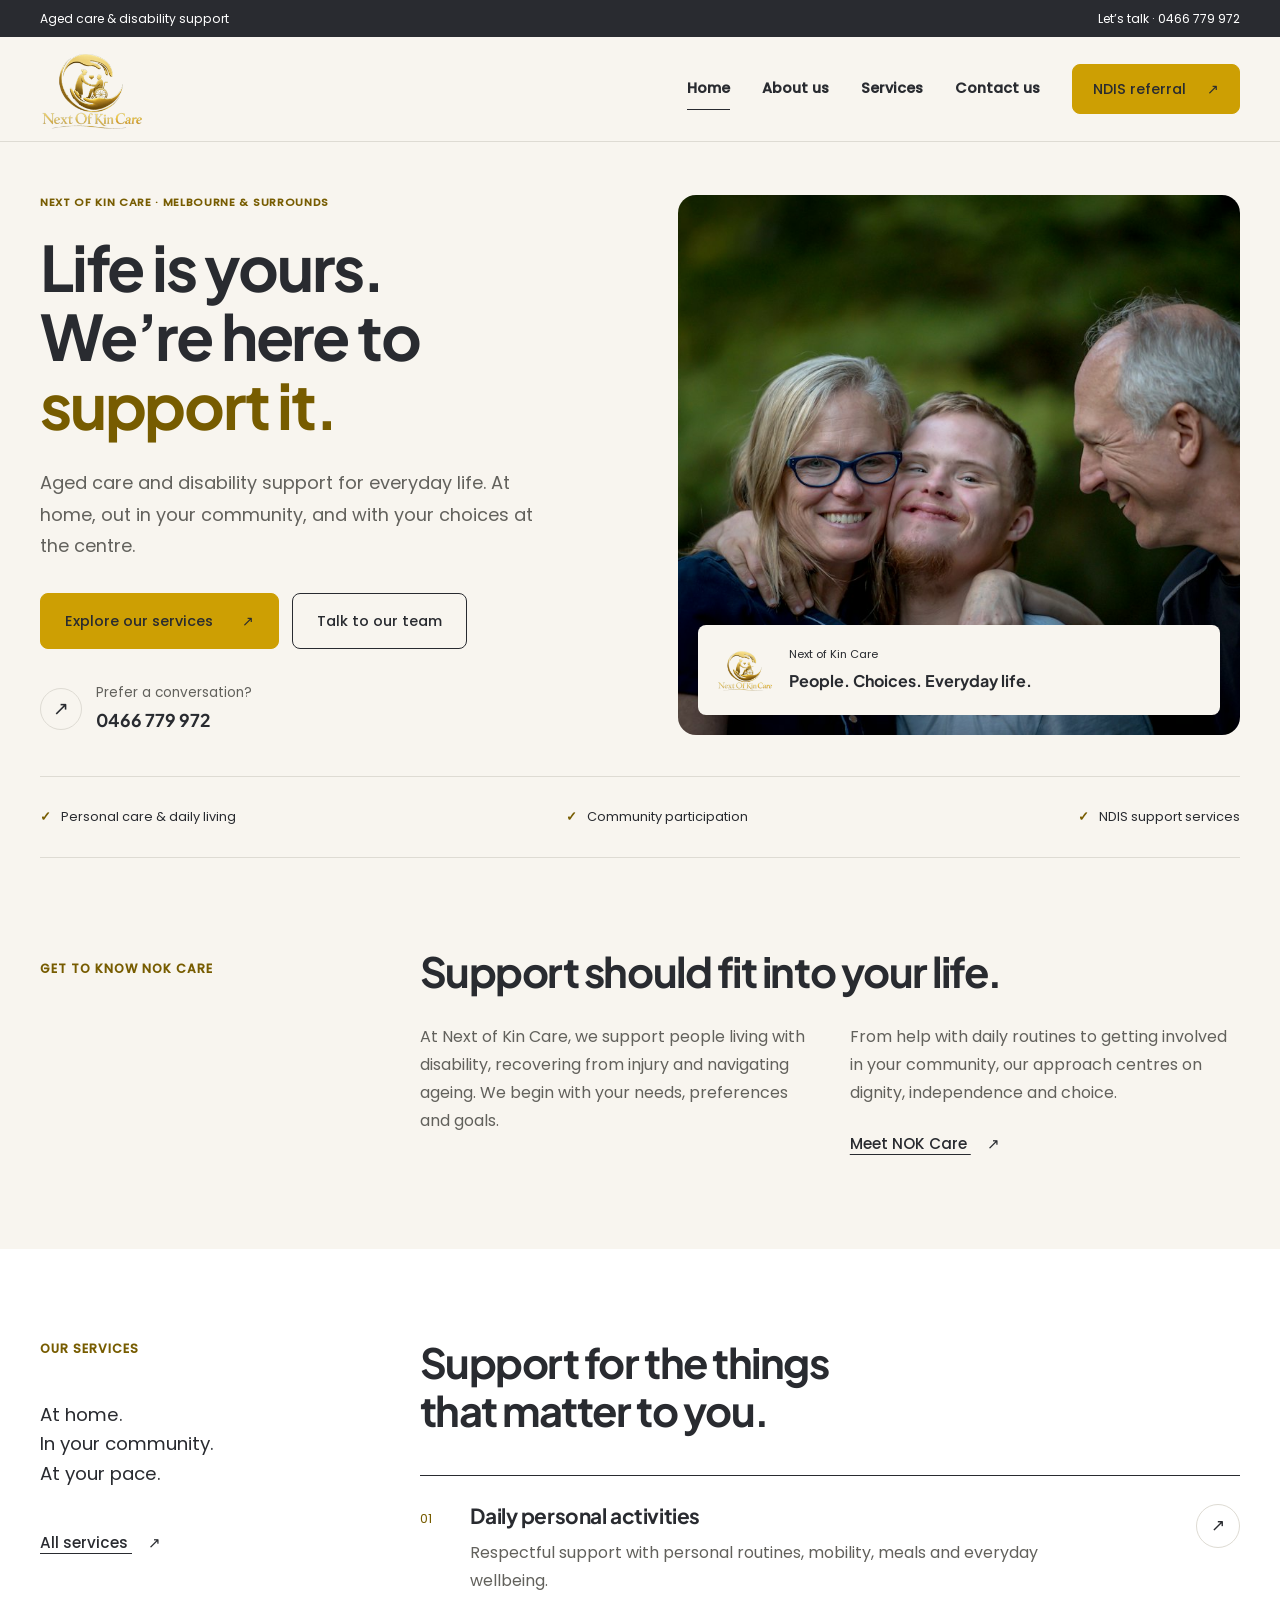
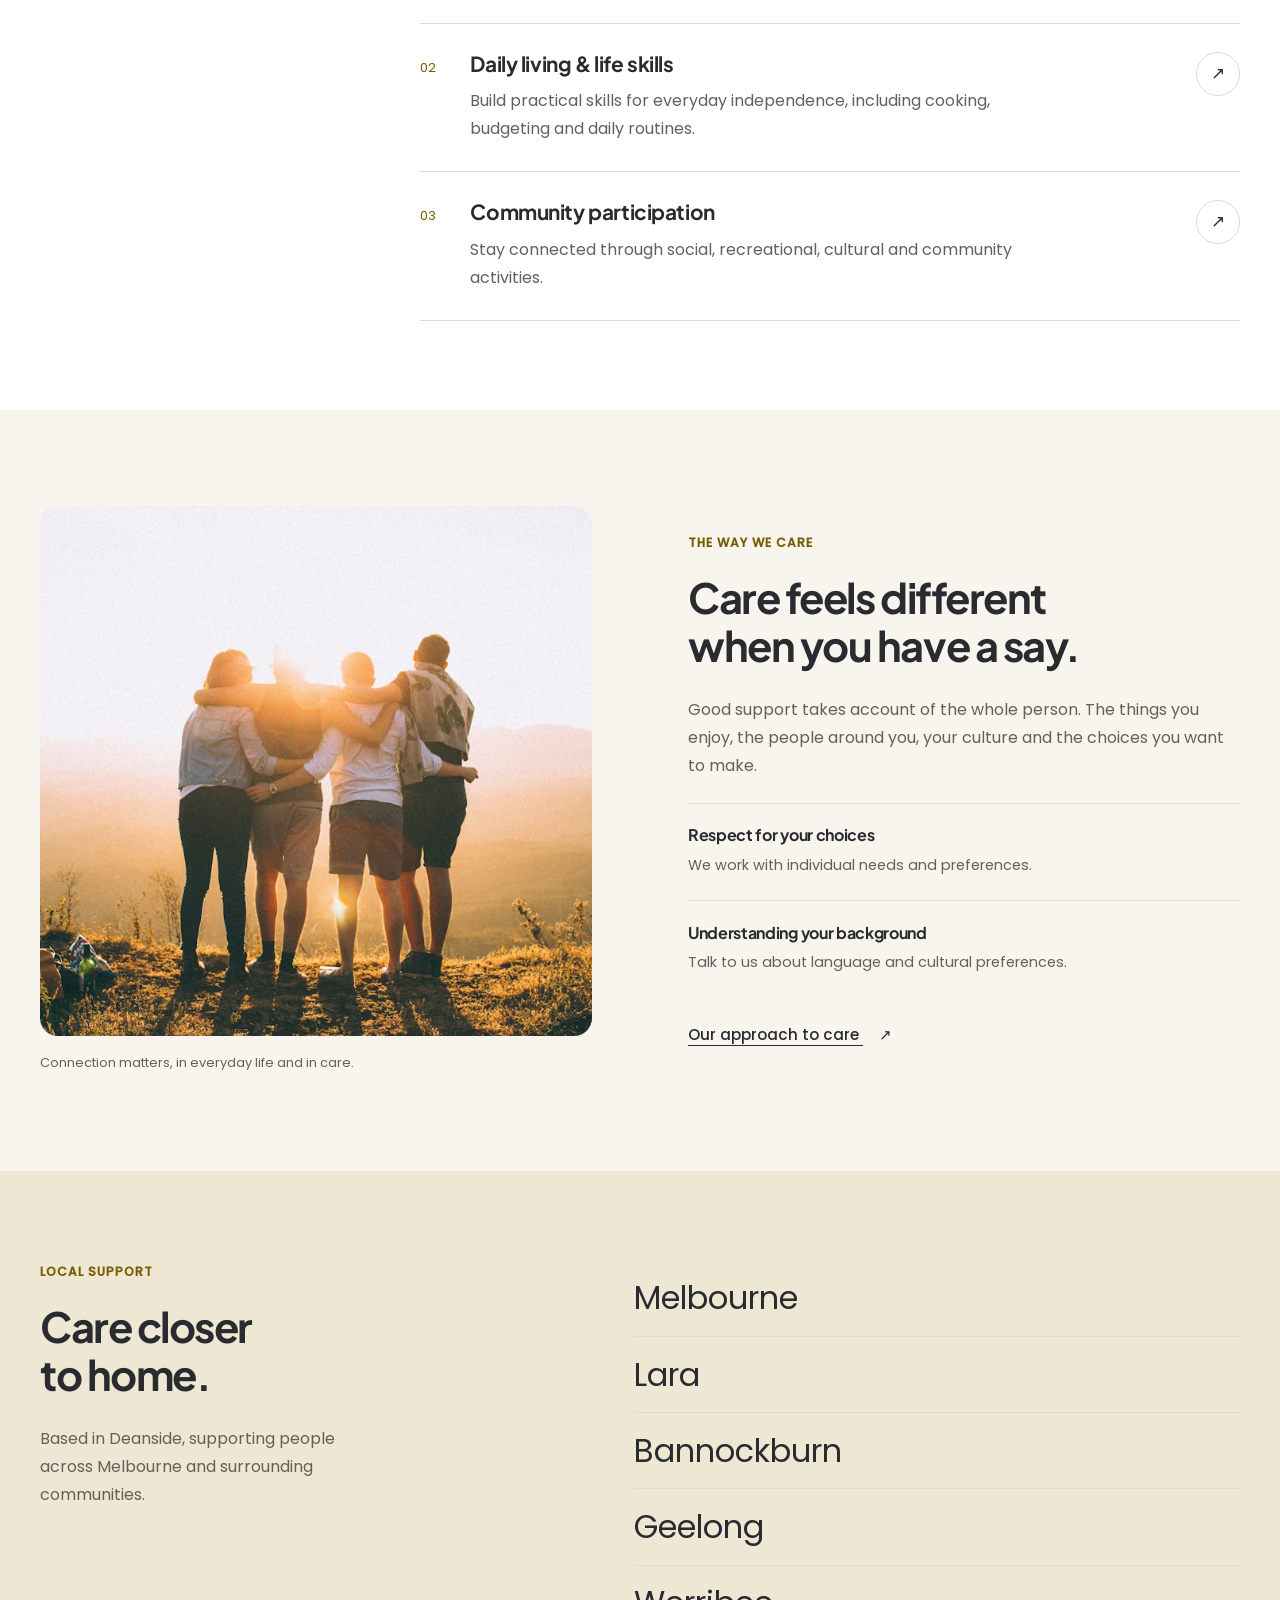
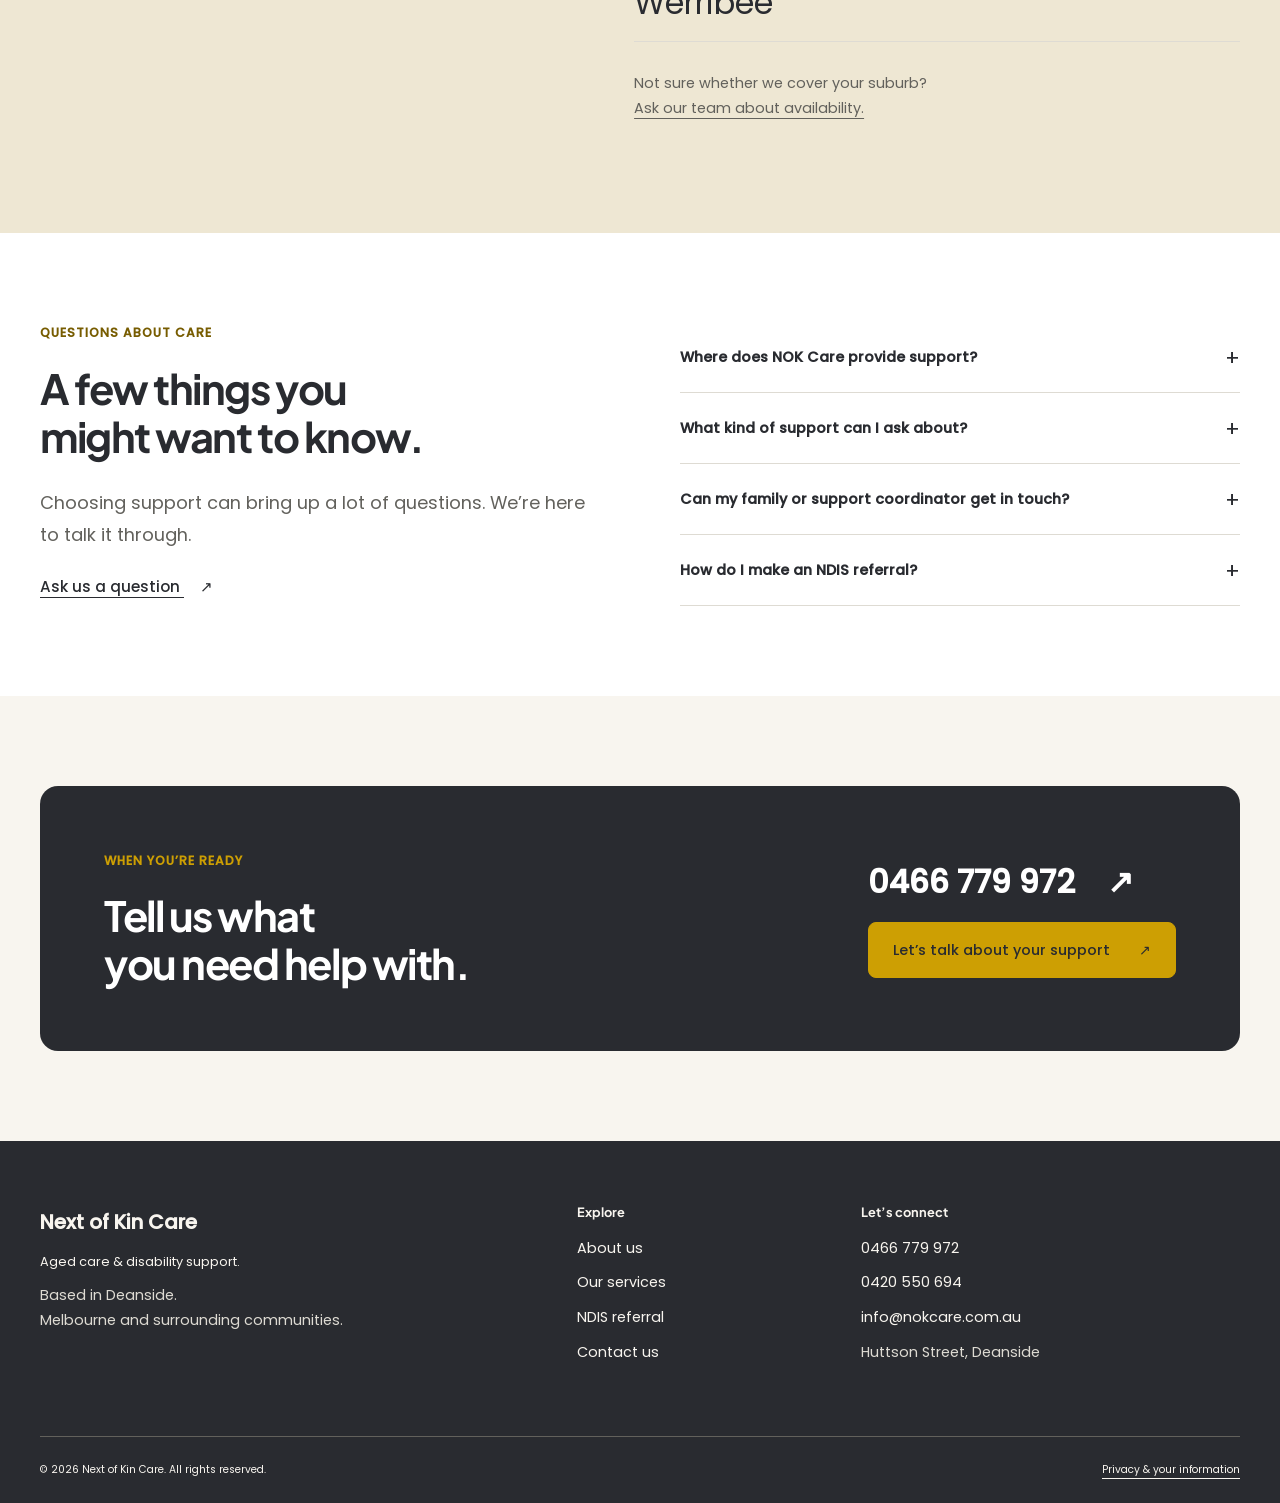
==== index.html @ 6e374ea5 "Fix handover QA findings and add cross-browser accessibility evidence" ====
<!doctype html>
<html lang="en-AU"><head><meta charset="utf-8"><meta name="viewport" content="width=device-width, initial-scale=1"><title>Next of Kin Care | Aged Care &amp; Disability Support</title><meta name="description" content="Explore personalised aged care and disability support with NOK Care in Melbourne, Lara, Bannockburn, Geelong and Werribee."><meta name="theme-color" content="#F8F5EF"><meta property="og:title" content="Next of Kin Care | Aged Care &amp; Disability Support"><meta property="og:description" content="Explore personalised aged care and disability support with NOK Care in Melbourne, Lara, Bannockburn, Geelong and Werribee."><meta property="og:type" content="website"><link rel="icon" href="assets/icons/favicon.svg" type="image/svg+xml"><link rel="stylesheet" href="css/brand.css"><link rel="stylesheet" href="css/global.css"><link rel="stylesheet" href="css/components.css"><link rel="stylesheet" href="css/layout.css"><link rel="stylesheet" href="css/responsive.css"><script type="module" src="js/main.js"></script></head><body class="page-index"><a class="skip-link" href="#main">Skip to content</a>
<header class="site-header"><div class="utility"><div class="container"><span>Aged care & disability support</span><a href="tel:0466779972">Let’s talk · 0466 779 972</a></div></div>
<div class="container header-inner"><a class="brand" href="index.html" aria-label="Next of Kin Care home"><img src="assets/images/nok-care-logo.png" alt="Next of Kin Care" width="375" height="286"></a><button type="button" class="menu-toggle" aria-expanded="false" aria-controls="main-nav" hidden>Menu <span aria-hidden="true">☰</span></button><nav id="main-nav" aria-label="Main navigation"><a href="index.html" aria-current="page">Home</a><a href="about.html">About us</a><a href="services.html">Services</a><a href="contact.html">Contact us</a><a class="button button-small" href="referral.html">NDIS referral <span aria-hidden="true">↗</span></a></nav></div></header>
<main id="main" tabindex="-1"><section class="home-opening"><div class="container opening-grid"><div class="opening-copy"><span class="eyebrow">Next of Kin Care · Melbourne & surrounds</span><h1>Life is yours.<br>We’re here to<br><span>support it.</span></h1><p class="opening-description">Aged care and disability support for everyday life. At home, out in your community, and with your choices at the centre.</p><div class="actions"><a class="button" href="services.html">Explore our services <span aria-hidden="true">↗</span></a><a class="button button-secondary" href="contact.html">Talk to our team</a></div><a class="opening-phone" href="tel:0466779972"><span class="phone-symbol" aria-hidden="true">↗</span><span>Prefer a conversation?<strong>0466 779 972</strong></span></a></div><figure class="opening-photo"><img src="assets/images/community-care.jpg" alt="Three people sharing a moment together outdoors" width="1100" height="751" fetchpriority="high"><figcaption><img class="photo-caption-logo" src="assets/images/nok-care-logo.png" alt="" width="375" height="286"><span>Next of Kin Care<strong>People. Choices. Everyday life.</strong></span></figcaption></figure></div><div class="container opening-footnote"><span>Personal care & daily living</span><span>Community participation</span><span>NDIS support services</span></div></section>
<section class="section home-introduction"><div class="container editorial-row"><span class="eyebrow">Get to know NOK Care</span><div><h2>Support should fit into your life.</h2><div class="editorial-columns"><p>At Next of Kin Care, we support people living with disability, recovering from injury and navigating ageing. We begin with your needs, preferences and goals.</p><div><p>From help with daily routines to getting involved in your community, our approach centres on dignity, independence and choice.</p><a class="text-link" href="about.html">Meet NOK Care <span aria-hidden="true">↗</span></a></div></div></div></div></section>
<section class="section home-services"><div class="container editorial-row"><div><span class="eyebrow">Our services</span><p class="margin-note">At home.<br>In your community.<br>At your pace.</p><a class="text-link" href="services.html">All services <span aria-hidden="true">↗</span></a></div><div><h2>Support for the things<br>that matter to you.</h2><div class="service-grid"><article class="service-card" id="personal-care"><span class="number" aria-hidden="true">01</span><div class="service-copy"><h3>Daily personal activities</h3><p>Respectful support with personal routines, mobility, meals and everyday wellbeing.</p></div><a href="services.html#personal-care" aria-label="Read about this service: Daily personal activities"><span class="service-link-label">Read about this service</span><span aria-hidden="true">↗</span></a></article><article class="service-card" id="daily-living"><span class="number" aria-hidden="true">02</span><div class="service-copy"><h3>Daily living &amp; life skills</h3><p>Build practical skills for everyday independence, including cooking, budgeting and daily routines.</p></div><a href="services.html#daily-living" aria-label="Read about this service: Daily living &amp; life skills"><span class="service-link-label">Read about this service</span><span aria-hidden="true">↗</span></a></article><article class="service-card" id="community"><span class="number" aria-hidden="true">03</span><div class="service-copy"><h3>Community participation</h3><p>Stay connected through social, recreational, cultural and community activities.</p></div><a href="services.html#community" aria-label="Read about this service: Community participation"><span class="service-link-label">Read about this service</span><span aria-hidden="true">↗</span></a></article></div></div></div></section>
<section class="section care-perspective"><div class="container perspective-grid"><figure><img src="assets/images/family-connection.jpg" alt="Four friends standing close together outdoors at sunset" width="1000" height="667" loading="lazy"><figcaption>Connection matters, in everyday life and in care.</figcaption></figure><div class="perspective-copy"><span class="eyebrow">The way we care</span><h2>Care feels different<br>when you have a say.</h2><p>Good support takes account of the whole person. The things you enjoy, the people around you, your culture and the choices you want to make.</p><div class="value"><h3>Respect for your choices</h3><p>We work with individual needs and preferences.</p></div><div class="value"><h3>Understanding your background</h3><p>Talk to us about language and cultural preferences.</p></div><a class="text-link" href="about.html">Our approach to care <span aria-hidden="true">↗</span></a></div></div></section>
<section class="section local-section"><div class="container local-grid"><div><span class="eyebrow">Local support</span><h2>Care closer<br>to home.</h2><p>Based in Deanside, supporting people across Melbourne and surrounding communities.</p></div><div class="local-areas"><div class="pills"><span class="pill">Melbourne</span><span class="pill">Lara</span><span class="pill">Bannockburn</span><span class="pill">Geelong</span><span class="pill">Werribee</span></div><p>Not sure whether we cover your suburb?<br><a href="contact.html">Ask our team about availability.</a></p></div></div></section>
<section class="section white"><div class="container split"><div><span class="eyebrow">Questions about care</span><h2>A few things you<br>might want to know.</h2><p class="lead">Choosing support can bring up a lot of questions. We’re here to talk it through.</p><a class="text-link" href="contact.html">Ask us a question <span aria-hidden="true">↗</span></a></div><div class="faq"><details><summary>Where does NOK Care provide support?</summary><p>Our listed service areas are Melbourne, Lara, Bannockburn, Geelong and Werribee. Contact us to discuss availability in your suburb.</p></details><details><summary>What kind of support can I ask about?</summary><p>Explore daily living, personal activities, household help, transport, community participation and NDIS services on our services page. Our team can discuss your individual needs and current availability.</p></details><details><summary>Can my family or support coordinator get in touch?</summary><p>You, a family member or a support coordinator can contact NOK Care to discuss the next steps. Please call before sharing any personal referral documents.</p></details><details><summary>How do I make an NDIS referral?</summary><p>Visit our referral page and call the team to discuss a secure way to proceed. Online referral collection is not yet available on this website.</p></details></div></div></section><section class="section"><div class="container cta"><div><span class="eyebrow">When you’re ready</span><h2>Tell us what<br>you need help with.</h2></div><div><a class="cta-phone" href="tel:0466779972">0466 779 972 <span aria-hidden="true">↗</span></a><a class="button" href="contact.html">Let’s talk about your support <span aria-hidden="true">↗</span></a></div></div></section></main><footer class="site-footer"><div class="container footer-grid"><div><a class="footer-brand" href="index.html">Next of Kin Care<span>Aged care & disability support.</span></a><p>Based in Deanside.<br>Melbourne and surrounding communities.</p></div><div><h2>Explore</h2><a href="about.html">About us</a><a href="services.html">Our services</a><a href="referral.html">NDIS referral</a><a href="contact.html">Contact us</a></div><div><h2>Let’s connect</h2><a href="tel:0466779972">0466 779 972</a><a href="tel:0420550694">0420 550 694</a><a href="mailto:info@nokcare.com.au">info@nokcare.com.au</a><p>Huttson Street, Deanside</p></div></div><div class="container footer-bottom"><span>© 2026 Next of Kin Care. All rights reserved.</span><a href="contact.html#privacy">Privacy & your information</a></div></footer>
</body></html>
---- css/brand.css ----
@font-face {
  font-family: 'Plus Jakarta Sans';
  src: url('../assets/fonts/jakarta-bold.ttf') format('truetype');
  font-weight: 700;
  font-style: normal;
  font-display: swap;
}
@font-face {
  font-family: 'Plus Jakarta Sans';
  src: url('../assets/fonts/jakarta-semibold.ttf') format('truetype');
  font-weight: 600;
  font-style: normal;
  font-display: swap;
}
@font-face {
  font-family: Poppins;
  src: url('../assets/fonts/poppins-regular.ttf') format('truetype');
  font-weight: 400;
  font-style: normal;
  font-display: swap;
}
@font-face {
  font-family: Poppins;
  src: url('../assets/fonts/poppins-medium.ttf') format('truetype');
  font-weight: 500;
  font-style: normal;
  font-display: swap;
}
:root {
  --gold: #CD9F03;
  --warm: #F8F5EF;
  --ink: #292B30;
  --white: #FFFFFF;
  --muted: #62615c;
  --line: #dedbd3;
  --pale: #eee7d3;
  --dark-gold: #775c00;
  --font: Poppins, Arial, sans-serif;
  --font-heading: 'Plus Jakarta Sans', Arial, sans-serif;
  --radius: 18px;
  --small-radius: 8px;
  --space: clamp(3.75rem, 7vw, 6.25rem);
  --width: 1200px;
  --shadow: 0 18px 50px rgb(41 43 48 / 9%);
  --gold-soft: rgb(205 159 3 / 12%);
  --text-large: clamp(1.1rem, 1.4vw, 1.2rem);
  --overlay: rgb(41 43 48 / 62%);
  --ease: cubic-bezier(.22, 1, .36, 1);
  --motion-fast: 240ms;
  --motion-slow: 700ms;
}
---- css/global.css ----
* { box-sizing: border-box; }
html { scroll-behavior: smooth; scroll-padding-top: 2rem; }
body { margin: 0; background: var(--warm); color: var(--ink); font-family: var(--font); font-size: 17px; line-height: 1.75; }
img { display: block; max-width: 100%; object-fit: cover; }
a { color: inherit; text-underline-offset: 5px; }
button, input, select, textarea { font: inherit; }
a:focus-visible, button:focus-visible, summary:focus-visible, input:focus-visible, textarea:focus-visible, select:focus-visible { outline: 3px solid var(--dark-gold); outline-offset: 5px; }
h1, h2, h3, p, figure { margin-top: 0; }
h1, h2, h3 { overflow-wrap: anywhere; font-family: var(--font-heading); font-weight: 700; line-height: 1.16; letter-spacing: -.035em; }
h1 { font-size: clamp(2.6rem, 4.7vw, 4.4rem); margin-bottom: 1.5rem; }
h2 { font-size: clamp(2rem, 3.25vw, 3rem); margin-bottom: 1.7rem; }
h3 { font-size: 1.3rem; letter-spacing: -.02em; }
p { margin-bottom: 1.4rem; }
figure { margin-inline: 0; margin-bottom: 0; }
::selection { background: var(--gold); color: var(--ink); }
[hidden] { display: none !important; }
.container { width: min(var(--width), calc(100% - 3rem)); margin-inline: auto; }
.section { padding-block: var(--space); }
.white { background: var(--white); }
.eyebrow { display: block; margin-bottom: 1.2rem; font-size: .78rem; font-weight: 600; letter-spacing: .08em; text-transform: uppercase; color: var(--dark-gold); }
.lead { max-width: 620px; font-size: var(--text-large); color: var(--muted); }
.text-link { display: inline-block; font-size: .95rem; font-weight: 500; text-decoration-thickness: 1px; }
.text-link span { display: inline-block; margin-left: 1rem; transition: transform var(--motion-fast) var(--ease); }
.text-link:hover span { transform: translate(3px, -3px); }
.skip-link { position: absolute; left: 1rem; top: -100px; z-index: 50; padding: 1rem; background: var(--white); }
.skip-link:focus { top: 1rem; }
---- css/components.css ----
.utility { background: var(--ink); color: var(--white); font-size: .76rem; padding-block: .5rem; }
.utility .container { display: flex; justify-content: space-between; gap: 1rem; }
.utility a { text-decoration: none; }
.site-header { border-bottom: 1px solid var(--line); }
.header-inner { display: flex; align-items: center; justify-content: space-between; gap: 2rem; min-height: 104px; }
.brand { flex-shrink: 0; }
.brand img { width: 104px; height: auto; }
nav { display: flex; align-items: center; gap: 2rem; }
nav > a { font-size: .9rem; font-weight: 600; text-decoration: none; padding-block: .5rem; }
nav > a:not(.button) { border-bottom: 1px solid transparent; transition: border-color var(--motion-fast); }
nav > a:not(.button):hover, nav > a[aria-current='page'] { border-bottom-color: var(--ink); }
.menu-toggle { display: none; border: 1px solid var(--ink); background: transparent; color: var(--ink); border-radius: var(--small-radius); min-height: 44px; padding: .5rem .85rem; }
.button { display: inline-flex; align-items: center; justify-content: space-between; gap: 1.8rem; min-height: 54px; padding: .9rem 1.5rem; background: var(--gold); color: var(--ink); border: 1px solid var(--gold); border-radius: var(--small-radius); font-size: .9rem; font-weight: 500; text-decoration: none; cursor: pointer; transition: background var(--motion-fast), color var(--motion-fast), border-color var(--motion-fast), box-shadow var(--motion-fast), transform var(--motion-fast); }
.button:not(:disabled):hover { background: var(--ink); color: var(--white); border-color: var(--ink); box-shadow: var(--shadow); transform: translateY(-2px); }
.button:not(:disabled):active { transform: translateY(0); }
.button > span { transition: transform var(--motion-fast) var(--ease); }
.button:hover > span, .button:focus-visible > span { transform: translate(3px, -3px); }
.button-secondary { background: transparent; border-color: var(--ink); }
.button-small { min-height: 48px; padding: .7rem 1.25rem; gap: 1.3rem; }
.actions { display: flex; flex-wrap: wrap; gap: 1rem; margin-top: 2rem; }
.service-grid { border-top: 1px solid var(--ink); }
.service-card { display: grid; grid-template-columns: 30px minmax(0, 1fr) auto; gap: 1.3rem; align-items: start; border-bottom: 1px solid var(--line); padding: 2rem 0; scroll-margin-top: 2rem; }
.service-card .number { color: var(--dark-gold); font-size: .8rem; padding-top: .3rem; }
.service-card h3 { margin-bottom: .7rem; }
.service-card p { max-width: 600px; color: var(--muted); font-size: 1rem; margin-bottom: 0; }
.service-card > a { display: flex; align-items: center; gap: 1rem; min-width: 44px; min-height: 44px; justify-content: center; text-decoration: none; }
.service-card > a > span:last-child { display: grid; place-items: center; width: 44px; height: 44px; border: 1px solid var(--line); border-radius: 50%; transition: background var(--motion-fast), border-color var(--motion-fast); }
.service-card > a:hover > span:last-child, .service-card > a:focus-visible > span:last-child { background: var(--gold); border-color: var(--gold); }
.service-link-label { font-size: .8rem; }
.service-card:target { border-left: 3px solid var(--gold); padding-left: 1rem; }
.home-services .service-link-label { display: none; }
.value { padding-block: 1.4rem; border-top: 1px solid var(--line); }
.value h3 { font-size: 1rem; margin-bottom: .5rem; }
.value p { font-size: .9rem; color: var(--muted); margin-bottom: 0; }
.pills { display: flex; flex-wrap: wrap; gap: .8rem; }
.pill { font-size: .9rem; border-bottom: 1px solid var(--line); padding: .5rem 1rem .5rem 0; }
.faq details { border-bottom: 1px solid var(--line); padding-block: 1.4rem; }
.faq summary { position: relative; padding-right: 2rem; font-size: .9rem; font-weight: 600; cursor: pointer; list-style: none; }
.faq summary::-webkit-details-marker { display: none; }
.faq summary::after { content: '+'; position: absolute; right: 0; top: -.3rem; font-size: 1.3rem; font-weight: 400; }
.faq details[open] summary::after { content: '−'; }
.faq details p { font-size: .95rem; color: var(--muted); margin: 1rem 0 0; }
.cta { display: grid; gap: 2rem; padding: clamp(2rem, 5vw, 4rem); background: var(--ink); color: var(--white); border-radius: var(--radius); }
.cta .eyebrow { color: var(--gold); }
.cta .button:hover { background: var(--white); color: var(--ink); border-color: var(--white); }
.cta a:focus-visible { outline-color: var(--gold); }
.cta h2 { margin-bottom: 0; }
.cta-phone { display: flex; gap: 2rem; font-size: clamp(1.5rem, 2.5vw, 2.1rem); line-height: 1.5; font-weight: 600; text-decoration: none; margin-bottom: 1rem; }
.cta-phone:hover { text-decoration: underline; }
.site-footer { background: var(--ink); color: var(--warm); padding: 4rem 0 1.5rem; font-size: .9rem; }
.footer-grid { display: grid; gap: 2rem; }
.footer-grid h2 { font-size: .8rem; letter-spacing: 0; margin-bottom: 1rem; }
.footer-grid a { display: block; width: fit-content; margin-bottom: .6rem; text-decoration: none; }
.footer-grid a:hover { text-decoration: underline; }
.footer-brand { font-size: 1.25rem; font-weight: 600; }
.footer-brand span { display: block; font-size: .8rem; font-weight: 400; margin-top: .7rem; }
.footer-grid p { color: var(--line); }
.footer-bottom { display: flex; flex-wrap: wrap; justify-content: space-between; gap: 1rem; border-top: 1px solid var(--muted); margin-top: 3rem; padding-top: 1.5rem; font-size: .65rem; }
.site-footer a:focus-visible { outline-color: var(--gold); }
.notice { padding: 1rem 1.2rem; background: var(--pale); border-left: 3px solid var(--gold); font-size: .95rem; }
.form-grid { display: grid; gap: 1.2rem; }
label { display: block; margin-bottom: .4rem; font-size: .8rem; font-weight: 600; }
input, select, textarea { width: 100%; background: var(--white); color: var(--ink); border: 1px solid var(--muted); border-radius: var(--small-radius); padding: .8rem; }
textarea { min-height: 140px; resize: vertical; }
fieldset { border: 0; padding: 0; margin: 0; min-width: 0; }
fieldset:disabled { opacity: .65; }
.form-panel { border-radius: var(--radius); box-shadow: var(--shadow); padding: clamp(1.5rem, 4vw, 3rem); background: var(--white); border-top: 2px solid var(--ink); }
.contact-detail { padding-block: 1.4rem; border-bottom: 1px solid var(--line); }
.contact-detail span { display: block; font-size: .8rem; color: var(--muted); margin-bottom: .5rem; }
.contact-detail a { overflow-wrap: anywhere; }
.step { padding-block: 1.5rem; border-top: 1px solid var(--line); }
.step > span { color: var(--dark-gold); font-size: .8rem; }
.step h3 { margin: 1rem 0; }
.step p { color: var(--muted); font-size: .95rem; }
---- css/layout.css ----
.home-opening { padding-top: clamp(2rem, 4vw, 3.5rem); }
.opening-grid { display: grid; gap: 2.5rem; align-items: center; }
.opening-copy h1 { font-size: clamp(2.9rem, 4.9vw, 4.6rem); line-height: 1.1; margin-bottom: 1.75rem; }
.opening-copy h1 > span { color: var(--dark-gold); }
.opening-copy .eyebrow { font-size: .7rem; letter-spacing: .06em; }
.opening-description { max-width: 510px; color: var(--muted); font-size: var(--text-large); line-height: 1.75; }
.opening-copy .actions { gap: .8rem; margin-top: 2rem; }
.opening-phone { display: inline-flex; align-items: center; gap: .85rem; margin-top: 2rem; text-decoration: none; font-size: .85rem; color: var(--muted); }
.opening-phone strong { display: block; color: var(--ink); font-size: 1.1rem; font-family: var(--font-heading); }
.phone-symbol { width: 42px; height: 42px; border-radius: 50%; display: grid; place-items: center; border: 1px solid var(--line); font-size: 1.2rem; color: var(--ink); }
.opening-phone:hover strong { text-decoration: underline; }
.opening-photo { position: relative; min-width: 0; }
.opening-photo > img { width: 100%; height: 540px; border-radius: var(--radius); object-position: 49% center; }
.opening-photo figcaption { display: flex; align-items: center; gap: 1rem; position: absolute; bottom: 1.25rem; left: 1.25rem; right: 1.25rem; padding: 1.2rem; background: var(--warm); border-radius: var(--small-radius); font-size: .7rem; }
.opening-photo figcaption strong { display: block; font-family: var(--font-heading); font-size: 1rem; margin-top: .2rem; }
.photo-caption-logo { width: 56px; height: auto; flex-shrink: 0; }
.opening-footnote { display: flex; flex-wrap: wrap; gap: 1rem 2.5rem; justify-content: space-between; padding-block: 1.8rem; margin-top: 2.5rem; border-top: 1px solid var(--line); border-bottom: 1px solid var(--line); font-size: .8rem; }
.opening-footnote span::before { content: '✓'; margin-right: .65rem; color: var(--dark-gold); font-weight: 600; }
.editorial-row { display: grid; gap: 1.8rem; }
.editorial-columns { display: grid; gap: 1rem; }
.editorial-columns p { font-size: 1rem; color: var(--muted); }
.home-introduction h2 { max-width: 680px; }
.home-services { background: var(--white); }
.margin-note { font-size: 1.15rem; line-height: 1.6; margin-block: 2.5rem; }
.home-services h2 { margin-bottom: 2.5rem; }
.home-services .service-card { padding-block: 1.75rem; }
.perspective-grid { display: grid; gap: 3rem; align-items: center; }
.perspective-grid figure img { width: 100%; height: 430px; border-radius: var(--radius); }
.perspective-grid figcaption { padding-top: 1rem; font-size: .8rem; color: var(--muted); }
.perspective-copy > p { font-size: 1rem; color: var(--muted); }
.perspective-copy .text-link { margin-top: 1.5rem; }
.local-section { background: var(--pale); color: var(--ink); }
.local-grid { display: grid; gap: 2rem; }
.local-grid > div:first-child > p { max-width: 350px; color: var(--muted); font-size: 1rem; }
.local-areas .pills { display: block; }
.local-areas .pill { display: block; font-size: clamp(1.4rem, 2.8vw, 2rem); padding: .6rem 0; border-bottom-color: var(--line); }
.local-areas > p { margin-top: 1.8rem; font-size: .9rem; color: var(--muted); }
.local-section a:focus-visible { outline-color: var(--dark-gold); }
.split { display: grid; gap: 3rem; align-items: start; }
.section-heading { display: grid; gap: 1rem; margin-bottom: 2.5rem; }
.section-heading .lead { font-size: 1rem; }
.steps { display: grid; gap: 1.8rem; margin-top: 2.5rem; }
.page-hero { padding: 2rem 0 4rem; border-bottom: 1px solid var(--line); }
.breadcrumb { display: flex; gap: .7rem; font-size: .8rem; margin-bottom: 3rem; }
.page-heading { display: grid; gap: 1rem; }
.page-heading h1 { max-width: 850px; }
.page-heading .lead { margin-bottom: 0; }
.editorial-image { width: 100%; height: 460px; border-radius: var(--radius); }
.area-panel { border-top: 2px solid var(--gold); padding-top: 2rem; }
.narrow { max-width: 820px; }
.content-stack > * + * { margin-top: 2rem; }
.form-note { font-size: .85rem; color: var(--muted); }
.page-services .service-grid { max-width: 950px; margin-left: auto; }
.page-contact .page-hero, .page-referral .page-hero { background: var(--pale); }
.page-contact .page-heading h1, .page-referral .page-heading h1 { font-size: clamp(2.4rem, 4vw, 3.6rem); }
.reveal { opacity: 1; transform: none; }
@media (prefers-reduced-motion: no-preference) {
  .reveal { transition: opacity var(--motion-slow) var(--ease), transform var(--motion-slow) var(--ease); }
  .reveal.is-pending { opacity: 0; transform: translateY(16px); }
}
---- css/responsive.css ----
@media (min-width: 700px) {
  .editorial-columns { grid-template-columns: 1fr 1fr; gap: 2.5rem; }
  .steps { grid-template-columns: repeat(3, minmax(0, 1fr)); }
  .footer-grid { grid-template-columns: 2fr 1fr 1.5fr; }
  .form-grid { grid-template-columns: 1fr 1fr; }
  .full { grid-column: 1 / -1; }
  .cta { grid-template-columns: 1.2fr 1fr; align-items: center; }
  .cta > div:last-child { justify-self: end; }
  .perspective-grid { grid-template-columns: 1fr 1fr; gap: 3rem; }
  .local-grid { grid-template-columns: 1fr 1fr; gap: 4rem; }
}
@media (min-width: 1000px) {
  .opening-grid { grid-template-columns: 1.05fr 1fr; gap: 3rem; }
  .editorial-row, .page-heading { grid-template-columns: 1fr 2.6fr; gap: 4rem; }
  .editorial-row > .eyebrow, .page-heading > .eyebrow { padding-top: .65rem; }
  .split { grid-template-columns: 1fr 1fr; gap: 5rem; }
  .split-wide { grid-template-columns: .8fr 1.2fr; }
  .perspective-grid { gap: 6rem; }
  .perspective-grid figure img { height: 530px; }
  .perspective-copy { padding-block: 2rem; }
  .local-grid { grid-template-columns: 1fr 1.3fr; gap: 8rem; }
  .page-services .section-heading { grid-template-columns: 1fr 1fr; gap: 4rem; }
}
@media (max-width: 999px) {
  .opening-grid { gap: 2rem; }
  .opening-copy { max-width: 650px; }
  .opening-photo > img { height: 470px; }
  .header-inner { flex-wrap: wrap; gap: 0; min-height: 90px; padding-block: .7rem; }
  .brand img { width: 96px; }
  .menu-toggle:not([hidden]) { display: block; }
  nav { width: 100%; flex-wrap: wrap; padding-top: 1.5rem; gap: 1rem; }
  html.js nav { display: none; }
  html.js nav.is-open { display: flex; flex-direction: column; align-items: stretch; }
  nav > a { padding: .65rem; }
  .margin-note { margin-block: 1rem; }
  .home-services .editorial-row > div:first-child .text-link { margin-bottom: 1rem; }
}
@media (max-width: 699px) {
  .service-link-label { display: none; }
  .service-card { grid-template-columns: 24px minmax(0, 1fr) 44px; gap: .65rem; }
  .service-card h3 { font-size: 1.05rem; }
  .service-card p { font-size: .95rem; }
  .opening-photo > img { height: 400px; }
  .opening-footnote { gap: .75rem; flex-direction: column; }
  .perspective-grid figure img { height: 340px; }
  .page-heading { gap: .25rem; }
  .page-heading .eyebrow { margin-bottom: 1rem; }
}
@media (max-width: 480px) {
  .container { width: calc(100% - 2.5rem); }
  .utility span { display: none; }
  .utility .container { justify-content: center; }
  .actions > .button { width: 100%; }
  .footer-bottom { flex-direction: column; }
  .opening-copy h1 { font-size: clamp(2.75rem, 11vw, 3.3rem); }
  .opening-photo figcaption { bottom: .8rem; left: .8rem; right: .8rem; padding: 1rem; }
  .opening-photo figcaption strong { font-size: .85rem; }
  .editorial-image { height: 340px; }
}
@media (prefers-reduced-motion: reduce) {
  html { scroll-behavior: auto; }
  *, *::before, *::after { animation: none !important; transition: none !important; }
  .reveal.is-pending { opacity: 1; transform: none; }
  .button:not(:disabled):hover, .button:not(:disabled):active, .button:hover > span, .button:focus-visible > span, .text-link:hover span { transform: none; }
}
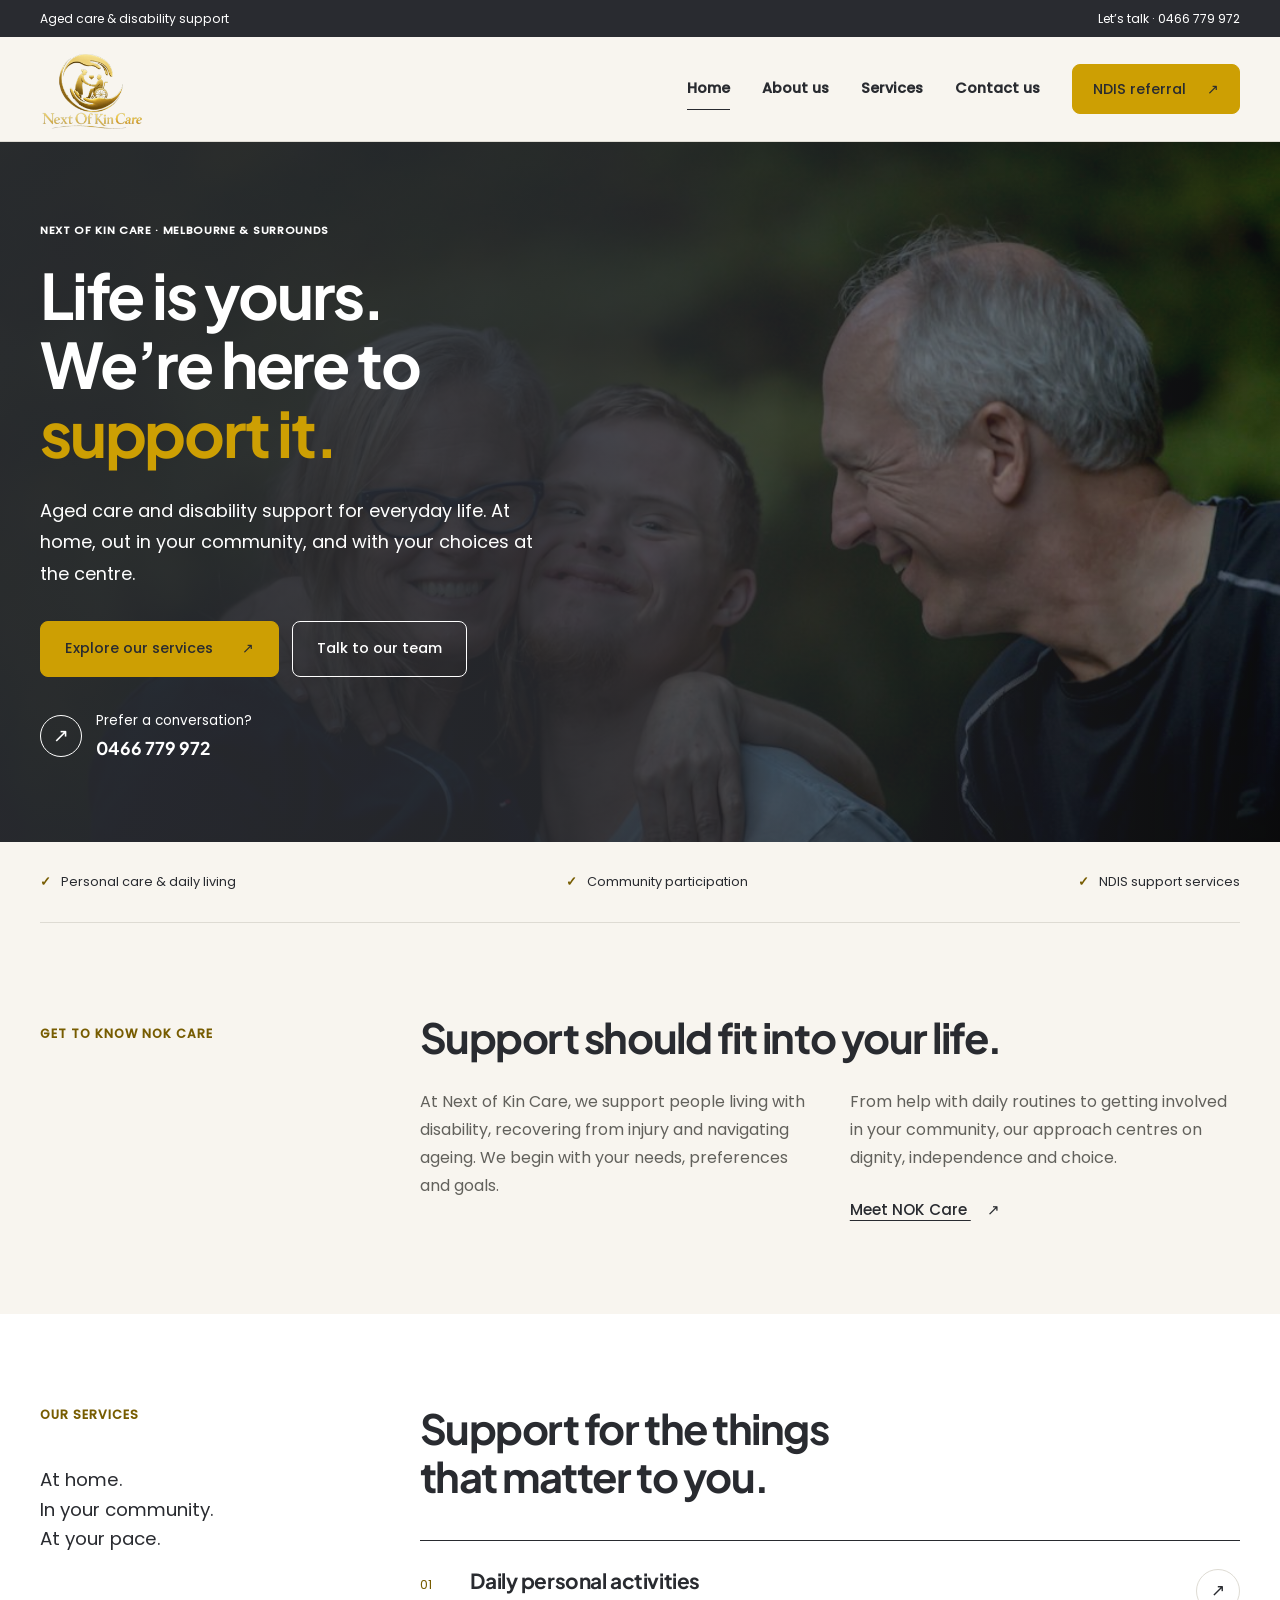
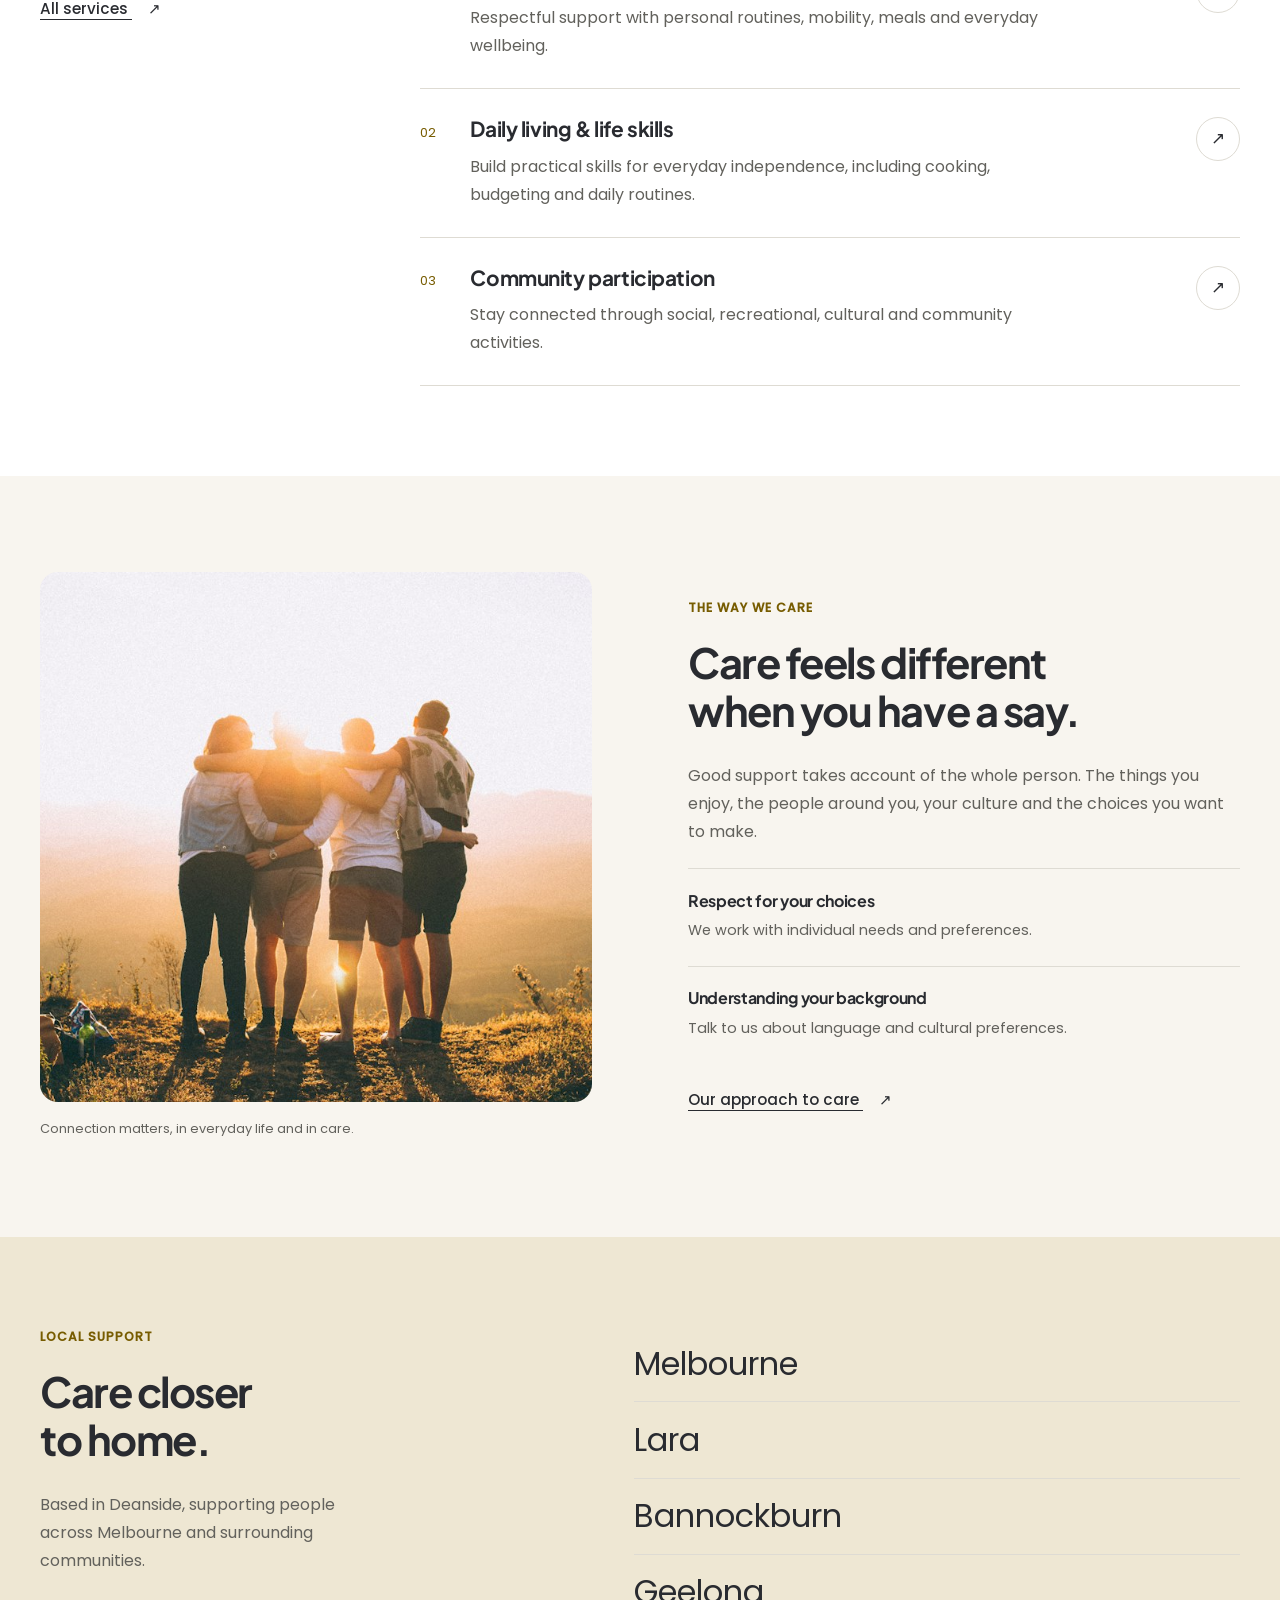
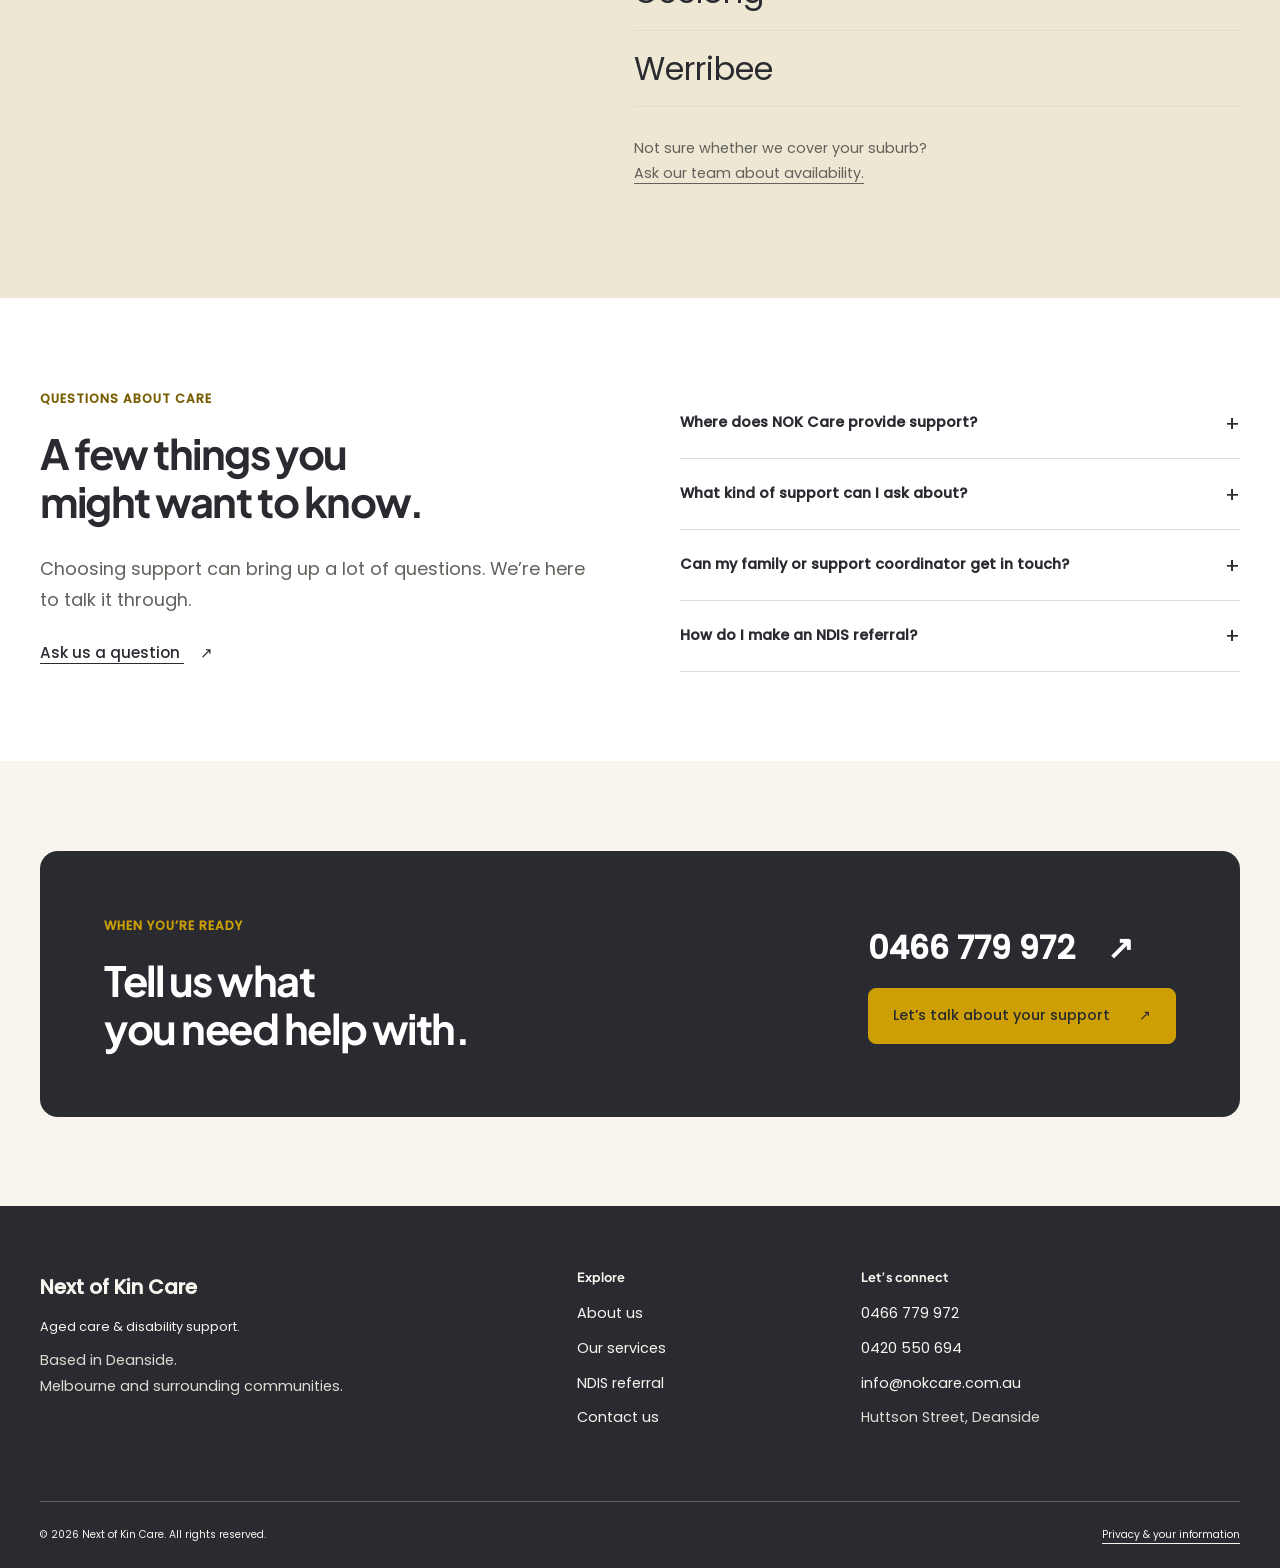
==== commit 09f78b2c: "Use a full-width image hero with accessible overlay and responsive text" ====
--- a/index.html
+++ b/index.html
@@ -2,7 +2,7 @@
 <html lang="en-AU"><head><meta charset="utf-8"><meta name="viewport" content="width=device-width, initial-scale=1"><title>Next of Kin Care | Aged Care &amp; Disability Support</title><meta name="description" content="Explore personalised aged care and disability support with NOK Care in Melbourne, Lara, Bannockburn, Geelong and Werribee."><meta name="theme-color" content="#F8F5EF"><meta property="og:title" content="Next of Kin Care | Aged Care &amp; Disability Support"><meta property="og:description" content="Explore personalised aged care and disability support with NOK Care in Melbourne, Lara, Bannockburn, Geelong and Werribee."><meta property="og:type" content="website"><link rel="icon" href="assets/icons/favicon.svg" type="image/svg+xml"><link rel="stylesheet" href="css/brand.css"><link rel="stylesheet" href="css/global.css"><link rel="stylesheet" href="css/components.css"><link rel="stylesheet" href="css/layout.css"><link rel="stylesheet" href="css/responsive.css"><script type="module" src="js/main.js"></script></head><body class="page-index"><a class="skip-link" href="#main">Skip to content</a>
 <header class="site-header"><div class="utility"><div class="container"><span>Aged care & disability support</span><a href="tel:0466779972">Let’s talk · 0466 779 972</a></div></div>
 <div class="container header-inner"><a class="brand" href="index.html" aria-label="Next of Kin Care home"><img src="assets/images/nok-care-logo.png" alt="Next of Kin Care" width="375" height="286"></a><button type="button" class="menu-toggle" aria-expanded="false" aria-controls="main-nav" hidden>Menu <span aria-hidden="true">☰</span></button><nav id="main-nav" aria-label="Main navigation"><a href="index.html" aria-current="page">Home</a><a href="about.html">About us</a><a href="services.html">Services</a><a href="contact.html">Contact us</a><a class="button button-small" href="referral.html">NDIS referral <span aria-hidden="true">↗</span></a></nav></div></header>
-<main id="main" tabindex="-1"><section class="home-opening"><div class="container opening-grid"><div class="opening-copy"><span class="eyebrow">Next of Kin Care · Melbourne & surrounds</span><h1>Life is yours.<br>We’re here to<br><span>support it.</span></h1><p class="opening-description">Aged care and disability support for everyday life. At home, out in your community, and with your choices at the centre.</p><div class="actions"><a class="button" href="services.html">Explore our services <span aria-hidden="true">↗</span></a><a class="button button-secondary" href="contact.html">Talk to our team</a></div><a class="opening-phone" href="tel:0466779972"><span class="phone-symbol" aria-hidden="true">↗</span><span>Prefer a conversation?<strong>0466 779 972</strong></span></a></div><figure class="opening-photo"><img src="assets/images/community-care.jpg" alt="Three people sharing a moment together outdoors" width="1100" height="751" fetchpriority="high"><figcaption><img class="photo-caption-logo" src="assets/images/nok-care-logo.png" alt="" width="375" height="286"><span>Next of Kin Care<strong>People. Choices. Everyday life.</strong></span></figcaption></figure></div><div class="container opening-footnote"><span>Personal care & daily living</span><span>Community participation</span><span>NDIS support services</span></div></section>
+<main id="main" tabindex="-1"><section class="home-opening"><div class="opening-image"><img src="assets/images/community-care.jpg" alt="Three people sharing a moment together outdoors" width="1100" height="751" fetchpriority="high"></div><div class="container opening-content"><div class="opening-copy"><span class="eyebrow">Next of Kin Care · Melbourne & surrounds</span><h1>Life is yours.<br>We’re here to<br><span>support it.</span></h1><p class="opening-description">Aged care and disability support for everyday life. At home, out in your community, and with your choices at the centre.</p><div class="actions"><a class="button" href="services.html">Explore our services <span aria-hidden="true">↗</span></a><a class="button button-secondary" href="contact.html">Talk to our team</a></div><a class="opening-phone" href="tel:0466779972"><span class="phone-symbol" aria-hidden="true">↗</span><span>Prefer a conversation?<strong>0466 779 972</strong></span></a></div></div></section><div class="container opening-footnote"><span>Personal care & daily living</span><span>Community participation</span><span>NDIS support services</span></div>
 <section class="section home-introduction"><div class="container editorial-row"><span class="eyebrow">Get to know NOK Care</span><div><h2>Support should fit into your life.</h2><div class="editorial-columns"><p>At Next of Kin Care, we support people living with disability, recovering from injury and navigating ageing. We begin with your needs, preferences and goals.</p><div><p>From help with daily routines to getting involved in your community, our approach centres on dignity, independence and choice.</p><a class="text-link" href="about.html">Meet NOK Care <span aria-hidden="true">↗</span></a></div></div></div></div></section>
 <section class="section home-services"><div class="container editorial-row"><div><span class="eyebrow">Our services</span><p class="margin-note">At home.<br>In your community.<br>At your pace.</p><a class="text-link" href="services.html">All services <span aria-hidden="true">↗</span></a></div><div><h2>Support for the things<br>that matter to you.</h2><div class="service-grid"><article class="service-card" id="personal-care"><span class="number" aria-hidden="true">01</span><div class="service-copy"><h3>Daily personal activities</h3><p>Respectful support with personal routines, mobility, meals and everyday wellbeing.</p></div><a href="services.html#personal-care" aria-label="Read about this service: Daily personal activities"><span class="service-link-label">Read about this service</span><span aria-hidden="true">↗</span></a></article><article class="service-card" id="daily-living"><span class="number" aria-hidden="true">02</span><div class="service-copy"><h3>Daily living &amp; life skills</h3><p>Build practical skills for everyday independence, including cooking, budgeting and daily routines.</p></div><a href="services.html#daily-living" aria-label="Read about this service: Daily living &amp; life skills"><span class="service-link-label">Read about this service</span><span aria-hidden="true">↗</span></a></article><article class="service-card" id="community"><span class="number" aria-hidden="true">03</span><div class="service-copy"><h3>Community participation</h3><p>Stay connected through social, recreational, cultural and community activities.</p></div><a href="services.html#community" aria-label="Read about this service: Community participation"><span class="service-link-label">Read about this service</span><span aria-hidden="true">↗</span></a></article></div></div></div></section>
 <section class="section care-perspective"><div class="container perspective-grid"><figure><img src="assets/images/family-connection.jpg" alt="Four friends standing close together outdoors at sunset" width="1000" height="667" loading="lazy"><figcaption>Connection matters, in everyday life and in care.</figcaption></figure><div class="perspective-copy"><span class="eyebrow">The way we care</span><h2>Care feels different<br>when you have a say.</h2><p>Good support takes account of the whole person. The things you enjoy, the people around you, your culture and the choices you want to make.</p><div class="value"><h3>Respect for your choices</h3><p>We work with individual needs and preferences.</p></div><div class="value"><h3>Understanding your background</h3><p>Talk to us about language and cultural preferences.</p></div><a class="text-link" href="about.html">Our approach to care <span aria-hidden="true">↗</span></a></div></div></section>
--- a/css/brand.css
+++ b/css/brand.css
@@ -44,6 +44,9 @@
   --shadow: 0 18px 50px rgb(41 43 48 / 9%);
   --gold-soft: rgb(205 159 3 / 12%);
   --text-large: clamp(1.1rem, 1.4vw, 1.2rem);
+  --hero-scrim-strong: rgb(41 43 48 / 94%);
+  --hero-scrim-mid: rgb(41 43 48 / 85%);
+  --hero-scrim-light: rgb(41 43 48 / 25%);
   --overlay: rgb(41 43 48 / 62%);
   --ease: cubic-bezier(.22, 1, .36, 1);
   --motion-fast: 240ms;
--- a/css/layout.css
+++ b/css/layout.css
@@ -1,20 +1,21 @@
-.home-opening { padding-top: clamp(2rem, 4vw, 3.5rem); }
-.opening-grid { display: grid; gap: 2.5rem; align-items: center; }
+.home-opening { position: relative; isolation: isolate; display: flex; align-items: center; min-height: 700px; padding-block: clamp(3.5rem, 6vw, 6rem); background: var(--ink); color: var(--white); }
+.opening-image { position: absolute; inset: 0; z-index: -2; }
+.opening-image img { width: 100%; height: 100%; object-position: center 44%; }
+.home-opening::before { content: ''; position: absolute; inset: 0; z-index: -1; background: linear-gradient(90deg, var(--hero-scrim-strong) 0%, var(--hero-scrim-mid) 48%, var(--hero-scrim-light) 100%); }
+.opening-copy { max-width: 620px; }
 .opening-copy h1 { font-size: clamp(2.9rem, 4.9vw, 4.6rem); line-height: 1.1; margin-bottom: 1.75rem; }
-.opening-copy h1 > span { color: var(--dark-gold); }
-.opening-copy .eyebrow { font-size: .7rem; letter-spacing: .06em; }
-.opening-description { max-width: 510px; color: var(--muted); font-size: var(--text-large); line-height: 1.75; }
+.opening-copy h1 > span { color: var(--gold); }
+.opening-copy .eyebrow { color: var(--white); font-size: .7rem; letter-spacing: .06em; }
+.opening-description { max-width: 510px; font-size: var(--text-large); line-height: 1.75; }
 .opening-copy .actions { gap: .8rem; margin-top: 2rem; }
-.opening-phone { display: inline-flex; align-items: center; gap: .85rem; margin-top: 2rem; text-decoration: none; font-size: .85rem; color: var(--muted); }
-.opening-phone strong { display: block; color: var(--ink); font-size: 1.1rem; font-family: var(--font-heading); }
-.phone-symbol { width: 42px; height: 42px; border-radius: 50%; display: grid; place-items: center; border: 1px solid var(--line); font-size: 1.2rem; color: var(--ink); }
+.opening-copy .button-secondary { color: var(--white); border-color: var(--white); }
+.opening-copy .button-secondary:hover { background: var(--white); color: var(--ink); }
+.opening-copy a:focus-visible { outline-color: var(--gold); }
+.opening-phone { display: inline-flex; align-items: center; gap: .85rem; margin-top: 2rem; text-decoration: none; font-size: .85rem; }
+.opening-phone strong { display: block; font-size: 1.1rem; font-family: var(--font-heading); }
+.phone-symbol { width: 42px; height: 42px; border-radius: 50%; display: grid; place-items: center; border: 1px solid var(--white); font-size: 1.2rem; }
 .opening-phone:hover strong { text-decoration: underline; }
-.opening-photo { position: relative; min-width: 0; }
-.opening-photo > img { width: 100%; height: 540px; border-radius: var(--radius); object-position: 49% center; }
-.opening-photo figcaption { display: flex; align-items: center; gap: 1rem; position: absolute; bottom: 1.25rem; left: 1.25rem; right: 1.25rem; padding: 1.2rem; background: var(--warm); border-radius: var(--small-radius); font-size: .7rem; }
-.opening-photo figcaption strong { display: block; font-family: var(--font-heading); font-size: 1rem; margin-top: .2rem; }
-.photo-caption-logo { width: 56px; height: auto; flex-shrink: 0; }
-.opening-footnote { display: flex; flex-wrap: wrap; gap: 1rem 2.5rem; justify-content: space-between; padding-block: 1.8rem; margin-top: 2.5rem; border-top: 1px solid var(--line); border-bottom: 1px solid var(--line); font-size: .8rem; }
+.opening-footnote { display: flex; flex-wrap: wrap; gap: 1rem 2.5rem; justify-content: space-between; padding-block: 1.8rem; margin-top: 0; border-bottom: 1px solid var(--line); font-size: .8rem; }
 .opening-footnote span::before { content: '✓'; margin-right: .65rem; color: var(--dark-gold); font-weight: 600; }
 .editorial-row { display: grid; gap: 1.8rem; }
 .editorial-columns { display: grid; gap: 1rem; }
--- a/css/responsive.css
+++ b/css/responsive.css
@@ -10,7 +10,6 @@
   .local-grid { grid-template-columns: 1fr 1fr; gap: 4rem; }
 }
 @media (min-width: 1000px) {
-  .opening-grid { grid-template-columns: 1.05fr 1fr; gap: 3rem; }
   .editorial-row, .page-heading { grid-template-columns: 1fr 2.6fr; gap: 4rem; }
   .editorial-row > .eyebrow, .page-heading > .eyebrow { padding-top: .65rem; }
   .split { grid-template-columns: 1fr 1fr; gap: 5rem; }
@@ -22,9 +21,8 @@
   .page-services .section-heading { grid-template-columns: 1fr 1fr; gap: 4rem; }
 }
 @media (max-width: 999px) {
-  .opening-grid { gap: 2rem; }
-  .opening-copy { max-width: 650px; }
-  .opening-photo > img { height: 470px; }
+  .home-opening { min-height: 660px; }
+  .home-opening::before { background: linear-gradient(90deg, var(--hero-scrim-strong), var(--hero-scrim-mid)); }
   .header-inner { flex-wrap: wrap; gap: 0; min-height: 90px; padding-block: .7rem; }
   .brand img { width: 96px; }
   .menu-toggle:not([hidden]) { display: block; }
@@ -40,7 +38,6 @@
   .service-card { grid-template-columns: 24px minmax(0, 1fr) 44px; gap: .65rem; }
   .service-card h3 { font-size: 1.05rem; }
   .service-card p { font-size: .95rem; }
-  .opening-photo > img { height: 400px; }
   .opening-footnote { gap: .75rem; flex-direction: column; }
   .perspective-grid figure img { height: 340px; }
   .page-heading { gap: .25rem; }
@@ -53,8 +50,6 @@
   .actions > .button { width: 100%; }
   .footer-bottom { flex-direction: column; }
   .opening-copy h1 { font-size: clamp(2.75rem, 11vw, 3.3rem); }
-  .opening-photo figcaption { bottom: .8rem; left: .8rem; right: .8rem; padding: 1rem; }
-  .opening-photo figcaption strong { font-size: .85rem; }
   .editorial-image { height: 340px; }
 }
 @media (prefers-reduced-motion: reduce) {
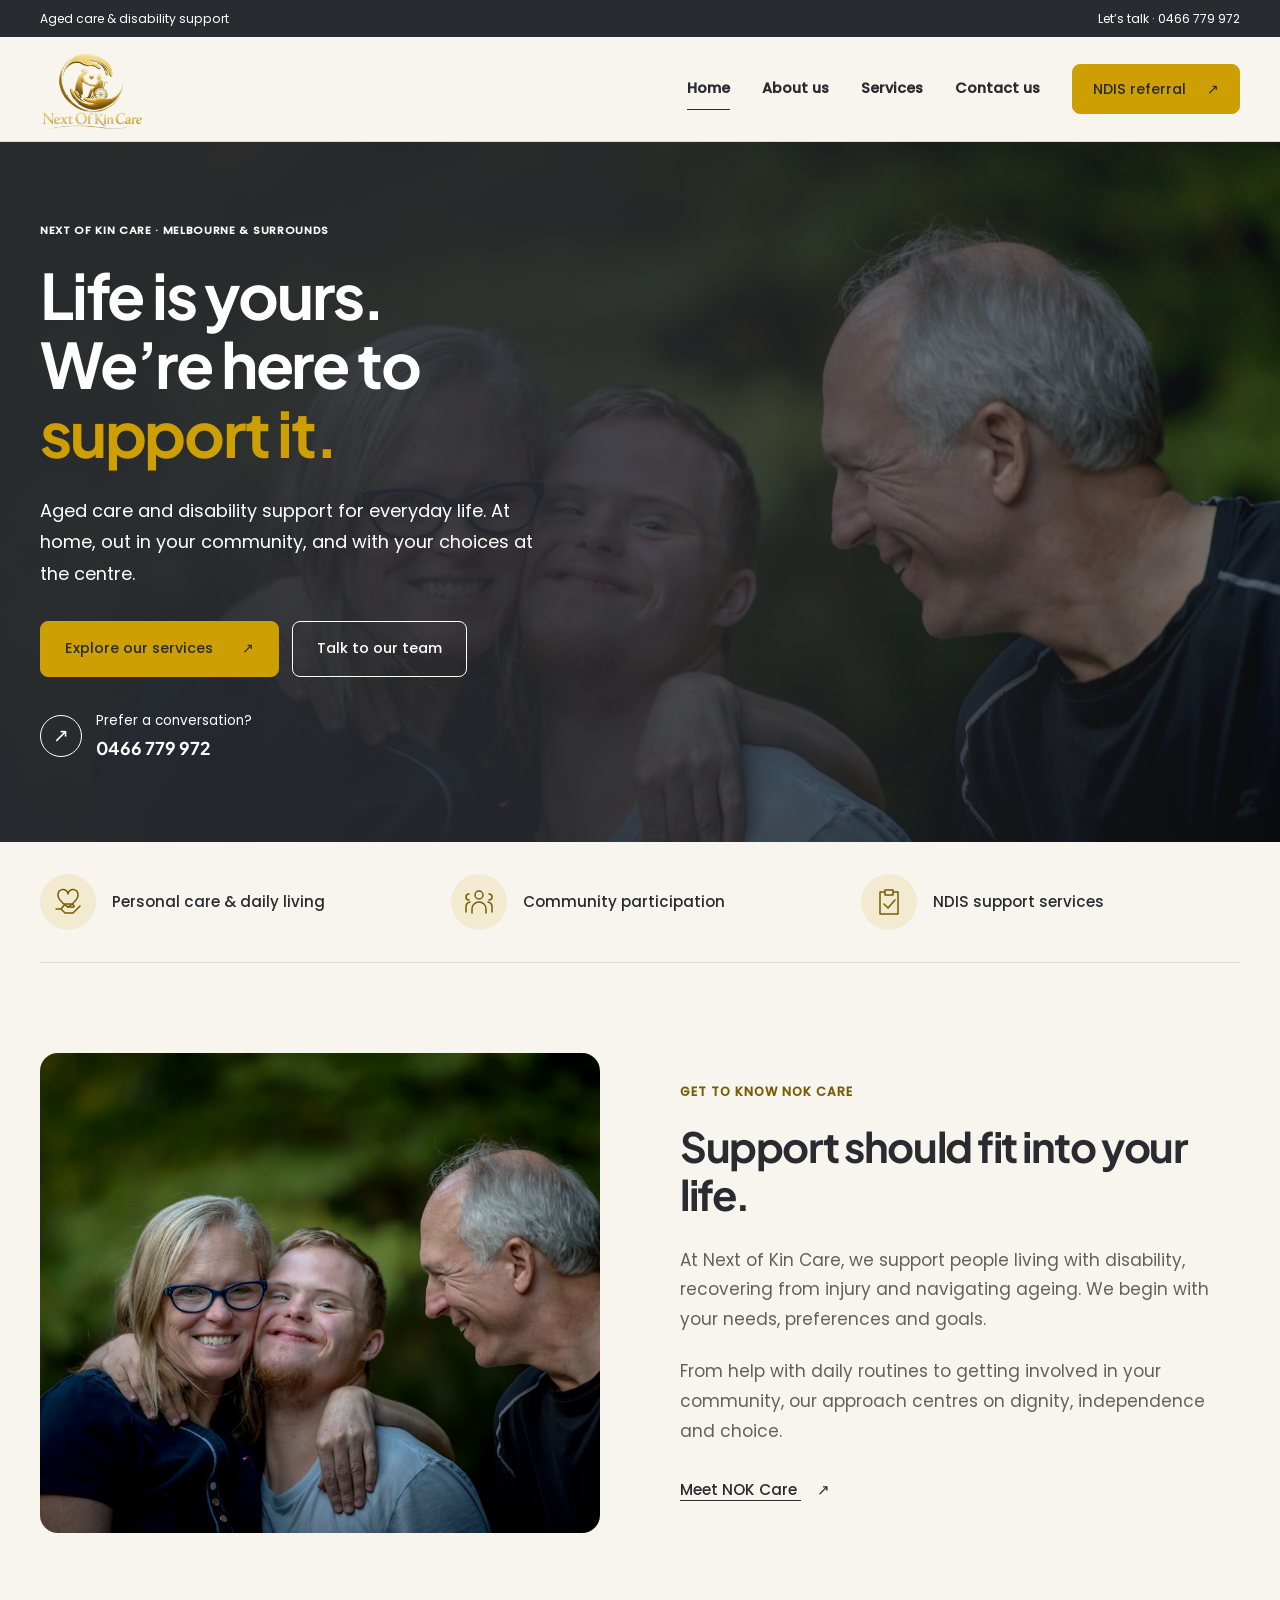
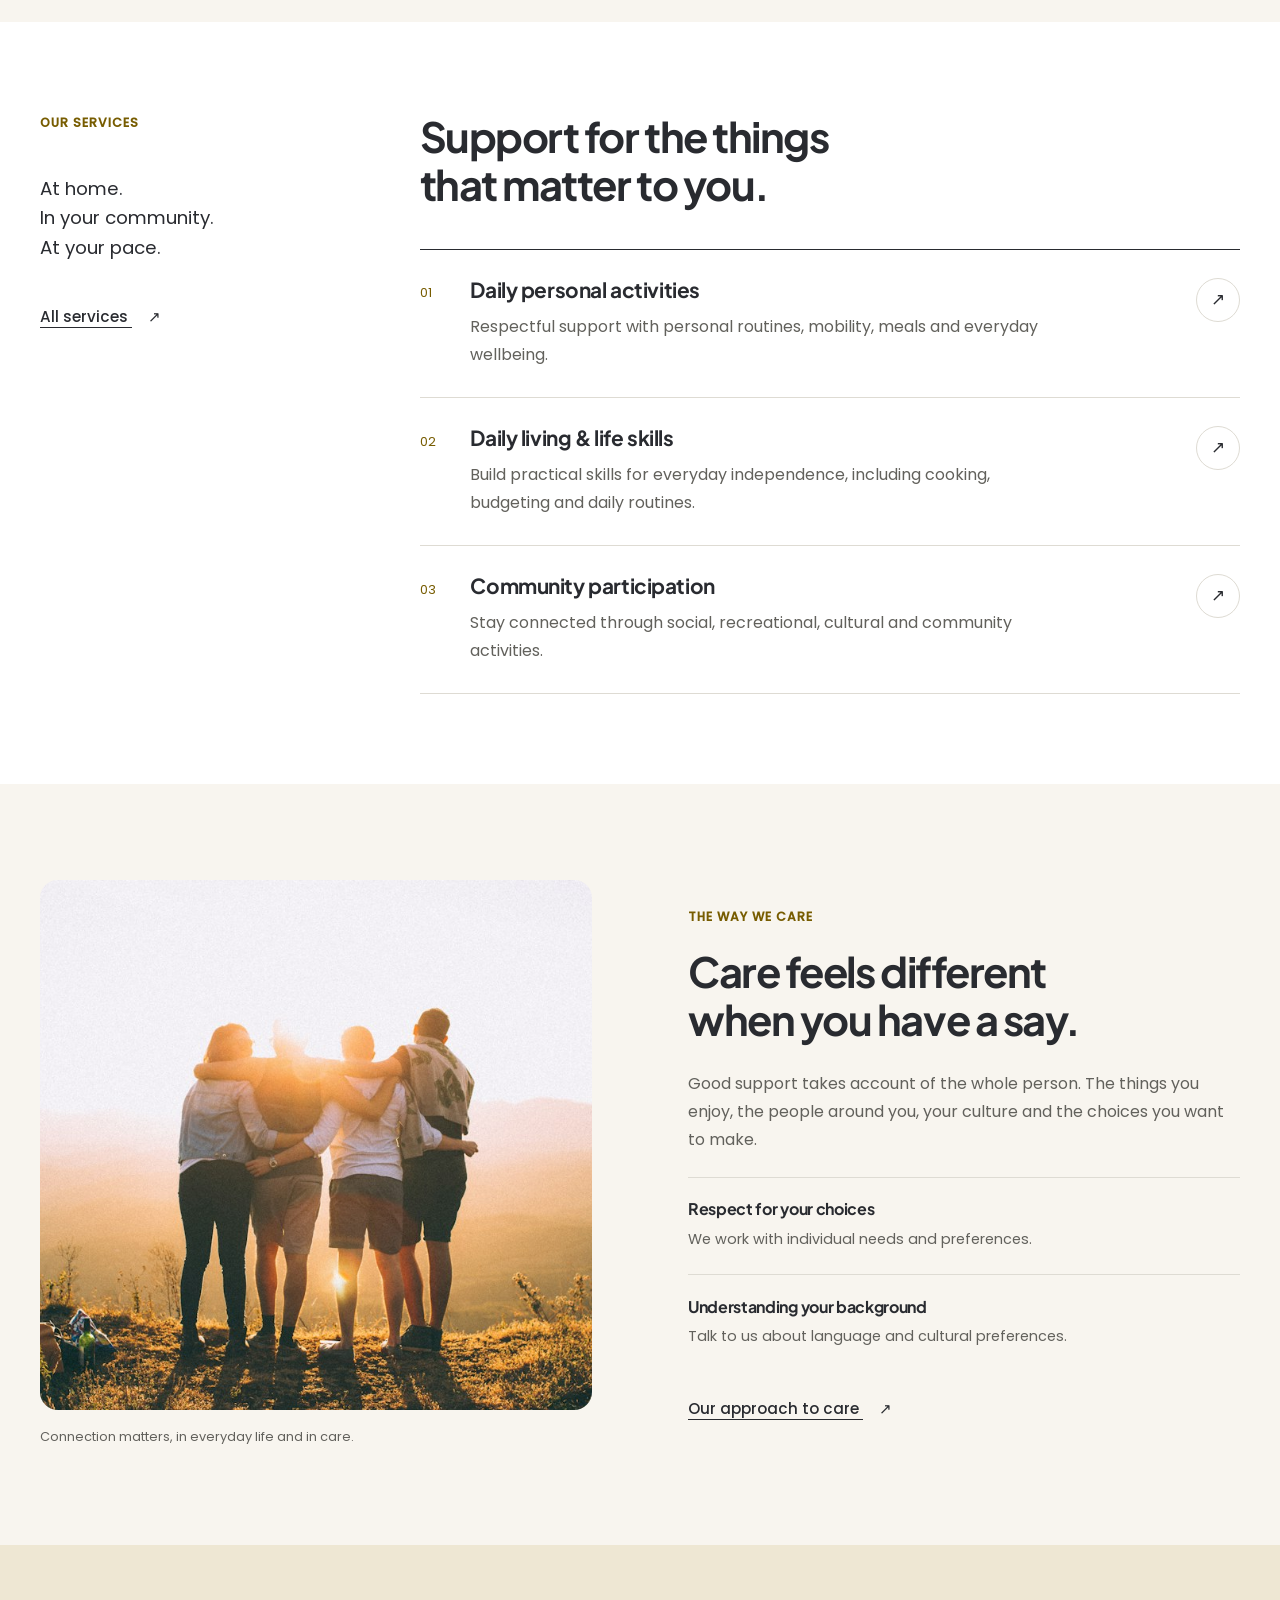
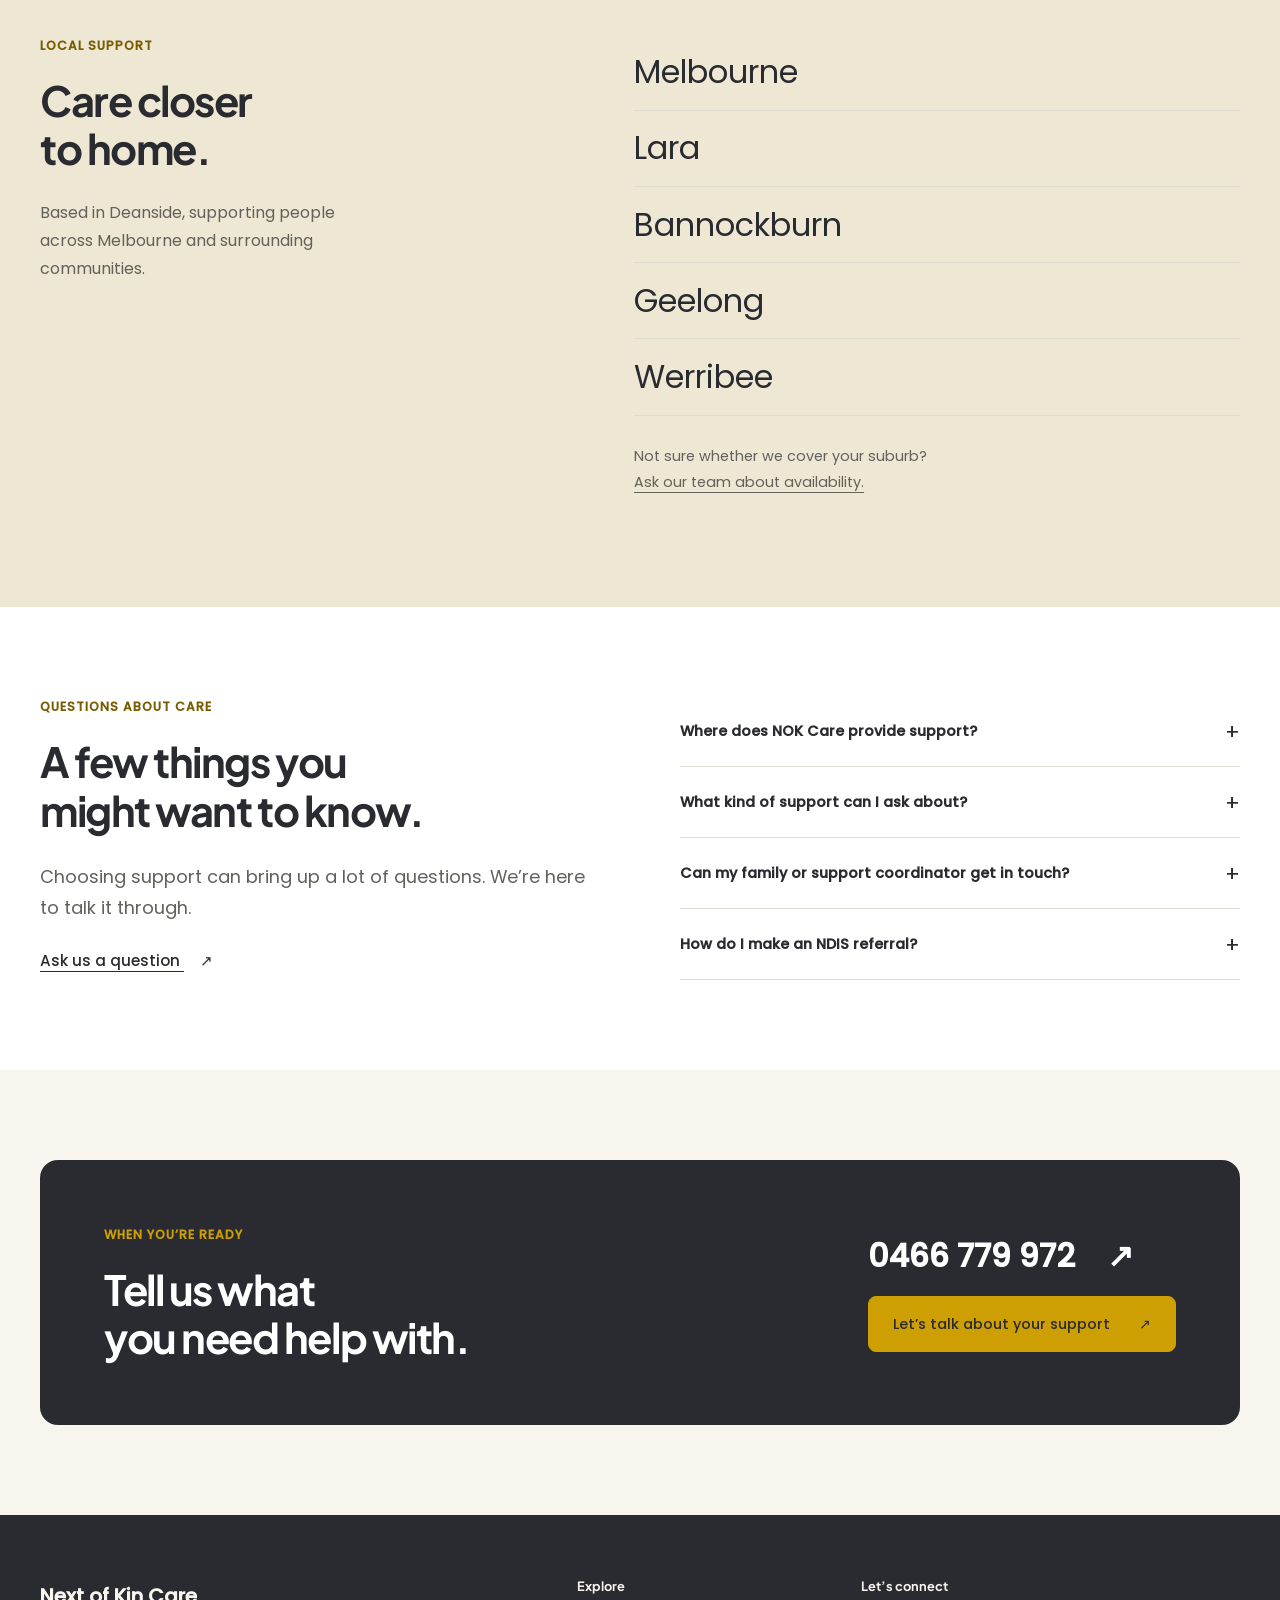
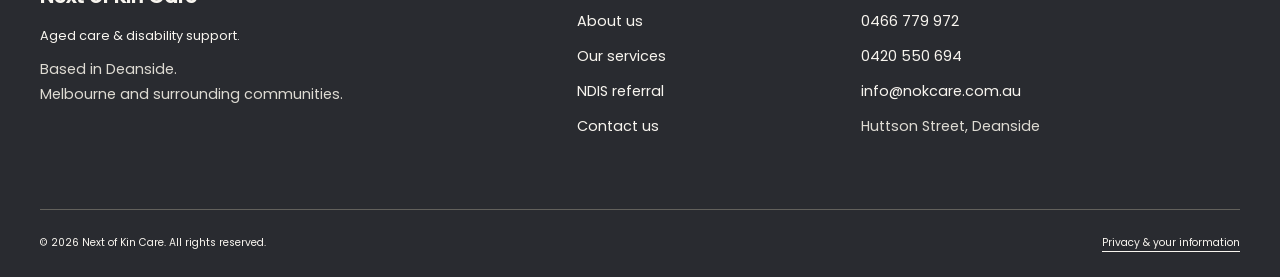
==== commit 8ab54e03: "Add service icon list and image-left homepage introduction" ====
--- a/index.html
+++ b/index.html
@@ -2,8 +2,8 @@
 <html lang="en-AU"><head><meta charset="utf-8"><meta name="viewport" content="width=device-width, initial-scale=1"><title>Next of Kin Care | Aged Care &amp; Disability Support</title><meta name="description" content="Explore personalised aged care and disability support with NOK Care in Melbourne, Lara, Bannockburn, Geelong and Werribee."><meta name="theme-color" content="#F8F5EF"><meta property="og:title" content="Next of Kin Care | Aged Care &amp; Disability Support"><meta property="og:description" content="Explore personalised aged care and disability support with NOK Care in Melbourne, Lara, Bannockburn, Geelong and Werribee."><meta property="og:type" content="website"><link rel="icon" href="assets/icons/favicon.svg" type="image/svg+xml"><link rel="stylesheet" href="css/brand.css"><link rel="stylesheet" href="css/global.css"><link rel="stylesheet" href="css/components.css"><link rel="stylesheet" href="css/layout.css"><link rel="stylesheet" href="css/responsive.css"><script type="module" src="js/main.js"></script></head><body class="page-index"><a class="skip-link" href="#main">Skip to content</a>
 <header class="site-header"><div class="utility"><div class="container"><span>Aged care & disability support</span><a href="tel:0466779972">Let’s talk · 0466 779 972</a></div></div>
 <div class="container header-inner"><a class="brand" href="index.html" aria-label="Next of Kin Care home"><img src="assets/images/nok-care-logo.png" alt="Next of Kin Care" width="375" height="286"></a><button type="button" class="menu-toggle" aria-expanded="false" aria-controls="main-nav" hidden>Menu <span aria-hidden="true">☰</span></button><nav id="main-nav" aria-label="Main navigation"><a href="index.html" aria-current="page">Home</a><a href="about.html">About us</a><a href="services.html">Services</a><a href="contact.html">Contact us</a><a class="button button-small" href="referral.html">NDIS referral <span aria-hidden="true">↗</span></a></nav></div></header>
-<main id="main" tabindex="-1"><section class="home-opening"><div class="opening-image"><img src="assets/images/community-care.jpg" alt="Three people sharing a moment together outdoors" width="1100" height="751" fetchpriority="high"></div><div class="container opening-content"><div class="opening-copy"><span class="eyebrow">Next of Kin Care · Melbourne & surrounds</span><h1>Life is yours.<br>We’re here to<br><span>support it.</span></h1><p class="opening-description">Aged care and disability support for everyday life. At home, out in your community, and with your choices at the centre.</p><div class="actions"><a class="button" href="services.html">Explore our services <span aria-hidden="true">↗</span></a><a class="button button-secondary" href="contact.html">Talk to our team</a></div><a class="opening-phone" href="tel:0466779972"><span class="phone-symbol" aria-hidden="true">↗</span><span>Prefer a conversation?<strong>0466 779 972</strong></span></a></div></div></section><div class="container opening-footnote"><span>Personal care & daily living</span><span>Community participation</span><span>NDIS support services</span></div>
-<section class="section home-introduction"><div class="container editorial-row"><span class="eyebrow">Get to know NOK Care</span><div><h2>Support should fit into your life.</h2><div class="editorial-columns"><p>At Next of Kin Care, we support people living with disability, recovering from injury and navigating ageing. We begin with your needs, preferences and goals.</p><div><p>From help with daily routines to getting involved in your community, our approach centres on dignity, independence and choice.</p><a class="text-link" href="about.html">Meet NOK Care <span aria-hidden="true">↗</span></a></div></div></div></div></section>
+<main id="main" tabindex="-1"><section class="home-opening"><div class="opening-image"><img src="assets/images/community-care.jpg" alt="Three people sharing a moment together outdoors" width="1100" height="751" fetchpriority="high"></div><div class="container opening-content"><div class="opening-copy"><span class="eyebrow">Next of Kin Care · Melbourne & surrounds</span><h1>Life is yours.<br>We’re here to<br><span>support it.</span></h1><p class="opening-description">Aged care and disability support for everyday life. At home, out in your community, and with your choices at the centre.</p><div class="actions"><a class="button" href="services.html">Explore our services <span aria-hidden="true">↗</span></a><a class="button button-secondary" href="contact.html">Talk to our team</a></div><a class="opening-phone" href="tel:0466779972"><span class="phone-symbol" aria-hidden="true">↗</span><span>Prefer a conversation?<strong>0466 779 972</strong></span></a></div></div></section><div class="container"><ul class="opening-footnote icon-list" role="list" aria-label="Our support services"><li><span class="icon-list-symbol"><svg viewBox="0 0 32 32" width="32" height="32" fill="none" stroke="currentColor" stroke-width="1.5" stroke-linecap="round" stroke-linejoin="round" aria-hidden="true" focusable="false"><path d="M16 21s-10-6-10-12a5 5 0 0 1 10-1 5 5 0 0 1 10 1c0 6-10 12-10 12Z"/><path d="M4 23h5l4 4h8l7-7M9 23l4-5h6a3 3 0 0 1 3 3h-6"/></svg></span><span>Personal care & daily living</span></li><li><span class="icon-list-symbol"><svg viewBox="0 0 32 32" width="32" height="32" fill="none" stroke="currentColor" stroke-width="1.5" stroke-linecap="round" stroke-linejoin="round" aria-hidden="true" focusable="false"><circle cx="16" cy="9" r="4"/><path d="M9 27v-4a7 7 0 0 1 14 0v4M6 8a3 3 0 0 0 0 6M26 8a3 3 0 0 1 0 6M3 26v-5a5 5 0 0 1 4-5M29 26v-5a5 5 0 0 0-4-5"/></svg></span><span>Community participation</span></li><li><span class="icon-list-symbol"><svg viewBox="0 0 32 32" width="32" height="32" fill="none" stroke="currentColor" stroke-width="1.5" stroke-linecap="round" stroke-linejoin="round" aria-hidden="true" focusable="false"><path d="M11 6H7v22h18V6h-4M12 4h8v5h-8zM11 18l4 4 7-8"/></svg></span><span>NDIS support services</span></li></ul></div>
+<section class="section home-introduction"><div class="container introduction-grid"><img class="introduction-image" src="assets/images/community-care.jpg" alt="Three people enjoying time together outdoors" width="1100" height="751" loading="lazy"><div class="introduction-copy"><span class="eyebrow">Get to know NOK Care</span><h2>Support should fit into your life.</h2><p>At Next of Kin Care, we support people living with disability, recovering from injury and navigating ageing. We begin with your needs, preferences and goals.</p><p>From help with daily routines to getting involved in your community, our approach centres on dignity, independence and choice.</p><a class="text-link" href="about.html">Meet NOK Care <span aria-hidden="true">↗</span></a></div></div></section>
 <section class="section home-services"><div class="container editorial-row"><div><span class="eyebrow">Our services</span><p class="margin-note">At home.<br>In your community.<br>At your pace.</p><a class="text-link" href="services.html">All services <span aria-hidden="true">↗</span></a></div><div><h2>Support for the things<br>that matter to you.</h2><div class="service-grid"><article class="service-card" id="personal-care"><span class="number" aria-hidden="true">01</span><div class="service-copy"><h3>Daily personal activities</h3><p>Respectful support with personal routines, mobility, meals and everyday wellbeing.</p></div><a href="services.html#personal-care" aria-label="Read about this service: Daily personal activities"><span class="service-link-label">Read about this service</span><span aria-hidden="true">↗</span></a></article><article class="service-card" id="daily-living"><span class="number" aria-hidden="true">02</span><div class="service-copy"><h3>Daily living &amp; life skills</h3><p>Build practical skills for everyday independence, including cooking, budgeting and daily routines.</p></div><a href="services.html#daily-living" aria-label="Read about this service: Daily living &amp; life skills"><span class="service-link-label">Read about this service</span><span aria-hidden="true">↗</span></a></article><article class="service-card" id="community"><span class="number" aria-hidden="true">03</span><div class="service-copy"><h3>Community participation</h3><p>Stay connected through social, recreational, cultural and community activities.</p></div><a href="services.html#community" aria-label="Read about this service: Community participation"><span class="service-link-label">Read about this service</span><span aria-hidden="true">↗</span></a></article></div></div></div></section>
 <section class="section care-perspective"><div class="container perspective-grid"><figure><img src="assets/images/family-connection.jpg" alt="Four friends standing close together outdoors at sunset" width="1000" height="667" loading="lazy"><figcaption>Connection matters, in everyday life and in care.</figcaption></figure><div class="perspective-copy"><span class="eyebrow">The way we care</span><h2>Care feels different<br>when you have a say.</h2><p>Good support takes account of the whole person. The things you enjoy, the people around you, your culture and the choices you want to make.</p><div class="value"><h3>Respect for your choices</h3><p>We work with individual needs and preferences.</p></div><div class="value"><h3>Understanding your background</h3><p>Talk to us about language and cultural preferences.</p></div><a class="text-link" href="about.html">Our approach to care <span aria-hidden="true">↗</span></a></div></div></section>
 <section class="section local-section"><div class="container local-grid"><div><span class="eyebrow">Local support</span><h2>Care closer<br>to home.</h2><p>Based in Deanside, supporting people across Melbourne and surrounding communities.</p></div><div class="local-areas"><div class="pills"><span class="pill">Melbourne</span><span class="pill">Lara</span><span class="pill">Bannockburn</span><span class="pill">Geelong</span><span class="pill">Werribee</span></div><p>Not sure whether we cover your suburb?<br><a href="contact.html">Ask our team about availability.</a></p></div></div></section>
--- a/css/components.css
+++ b/css/components.css
@@ -72,3 +72,8 @@
 .step > span { color: var(--dark-gold); font-size: .8rem; }
 .step h3 { margin: 1rem 0; }
 .step p { color: var(--muted); font-size: .95rem; }
+
+/* A reusable, decorative-icon list with readable text labels. */
+.icon-list { margin: 0; padding-inline: 0; list-style: none; }
+.icon-list > li { display: flex; align-items: center; gap: 1rem; min-width: 0; font-size: .95rem; font-weight: 500; }
+.icon-list-symbol { display: grid; place-items: center; width: 56px; height: 56px; flex-shrink: 0; color: var(--dark-gold); background: var(--gold-soft); border-radius: 50%; }
--- a/css/layout.css
+++ b/css/layout.css
@@ -15,8 +15,11 @@
 .opening-phone strong { display: block; font-size: 1.1rem; font-family: var(--font-heading); }
 .phone-symbol { width: 42px; height: 42px; border-radius: 50%; display: grid; place-items: center; border: 1px solid var(--white); font-size: 1.2rem; }
 .opening-phone:hover strong { text-decoration: underline; }
-.opening-footnote { display: flex; flex-wrap: wrap; gap: 1rem 2.5rem; justify-content: space-between; padding-block: 1.8rem; margin-top: 0; border-bottom: 1px solid var(--line); font-size: .8rem; }
-.opening-footnote span::before { content: '✓'; margin-right: .65rem; color: var(--dark-gold); font-weight: 600; }
+.opening-footnote { display: grid; gap: 1.5rem; padding-block: 2rem; border-bottom: 1px solid var(--line); }
+.introduction-grid { display: grid; align-items: center; gap: 2.5rem; }
+.introduction-image { width: 100%; height: 340px; object-position: center; border-radius: var(--radius); }
+.introduction-copy p { color: var(--muted); }
+.introduction-copy .text-link { margin-top: .5rem; }
 .editorial-row { display: grid; gap: 1.8rem; }
 .editorial-columns { display: grid; gap: 1rem; }
 .editorial-columns p { font-size: 1rem; color: var(--muted); }
--- a/css/responsive.css
+++ b/css/responsive.css
@@ -1,4 +1,7 @@
 @media (min-width: 700px) {
+  .opening-footnote { grid-template-columns: repeat(3, minmax(0, 1fr)); gap: 2rem; }
+  .introduction-grid { grid-template-columns: 1fr 1fr; gap: 3rem; }
+  .introduction-image { height: 460px; }
   .editorial-columns { grid-template-columns: 1fr 1fr; gap: 2.5rem; }
   .steps { grid-template-columns: repeat(3, minmax(0, 1fr)); }
   .footer-grid { grid-template-columns: 2fr 1fr 1.5fr; }
@@ -10,6 +13,8 @@
   .local-grid { grid-template-columns: 1fr 1fr; gap: 4rem; }
 }
 @media (min-width: 1000px) {
+  .introduction-grid { gap: 5rem; }
+  .introduction-image { height: 480px; }
   .editorial-row, .page-heading { grid-template-columns: 1fr 2.6fr; gap: 4rem; }
   .editorial-row > .eyebrow, .page-heading > .eyebrow { padding-top: .65rem; }
   .split { grid-template-columns: 1fr 1fr; gap: 5rem; }
@@ -38,7 +43,6 @@
   .service-card { grid-template-columns: 24px minmax(0, 1fr) 44px; gap: .65rem; }
   .service-card h3 { font-size: 1.05rem; }
   .service-card p { font-size: .95rem; }
-  .opening-footnote { gap: .75rem; flex-direction: column; }
   .perspective-grid figure img { height: 340px; }
   .page-heading { gap: .25rem; }
   .page-heading .eyebrow { margin-bottom: 1rem; }
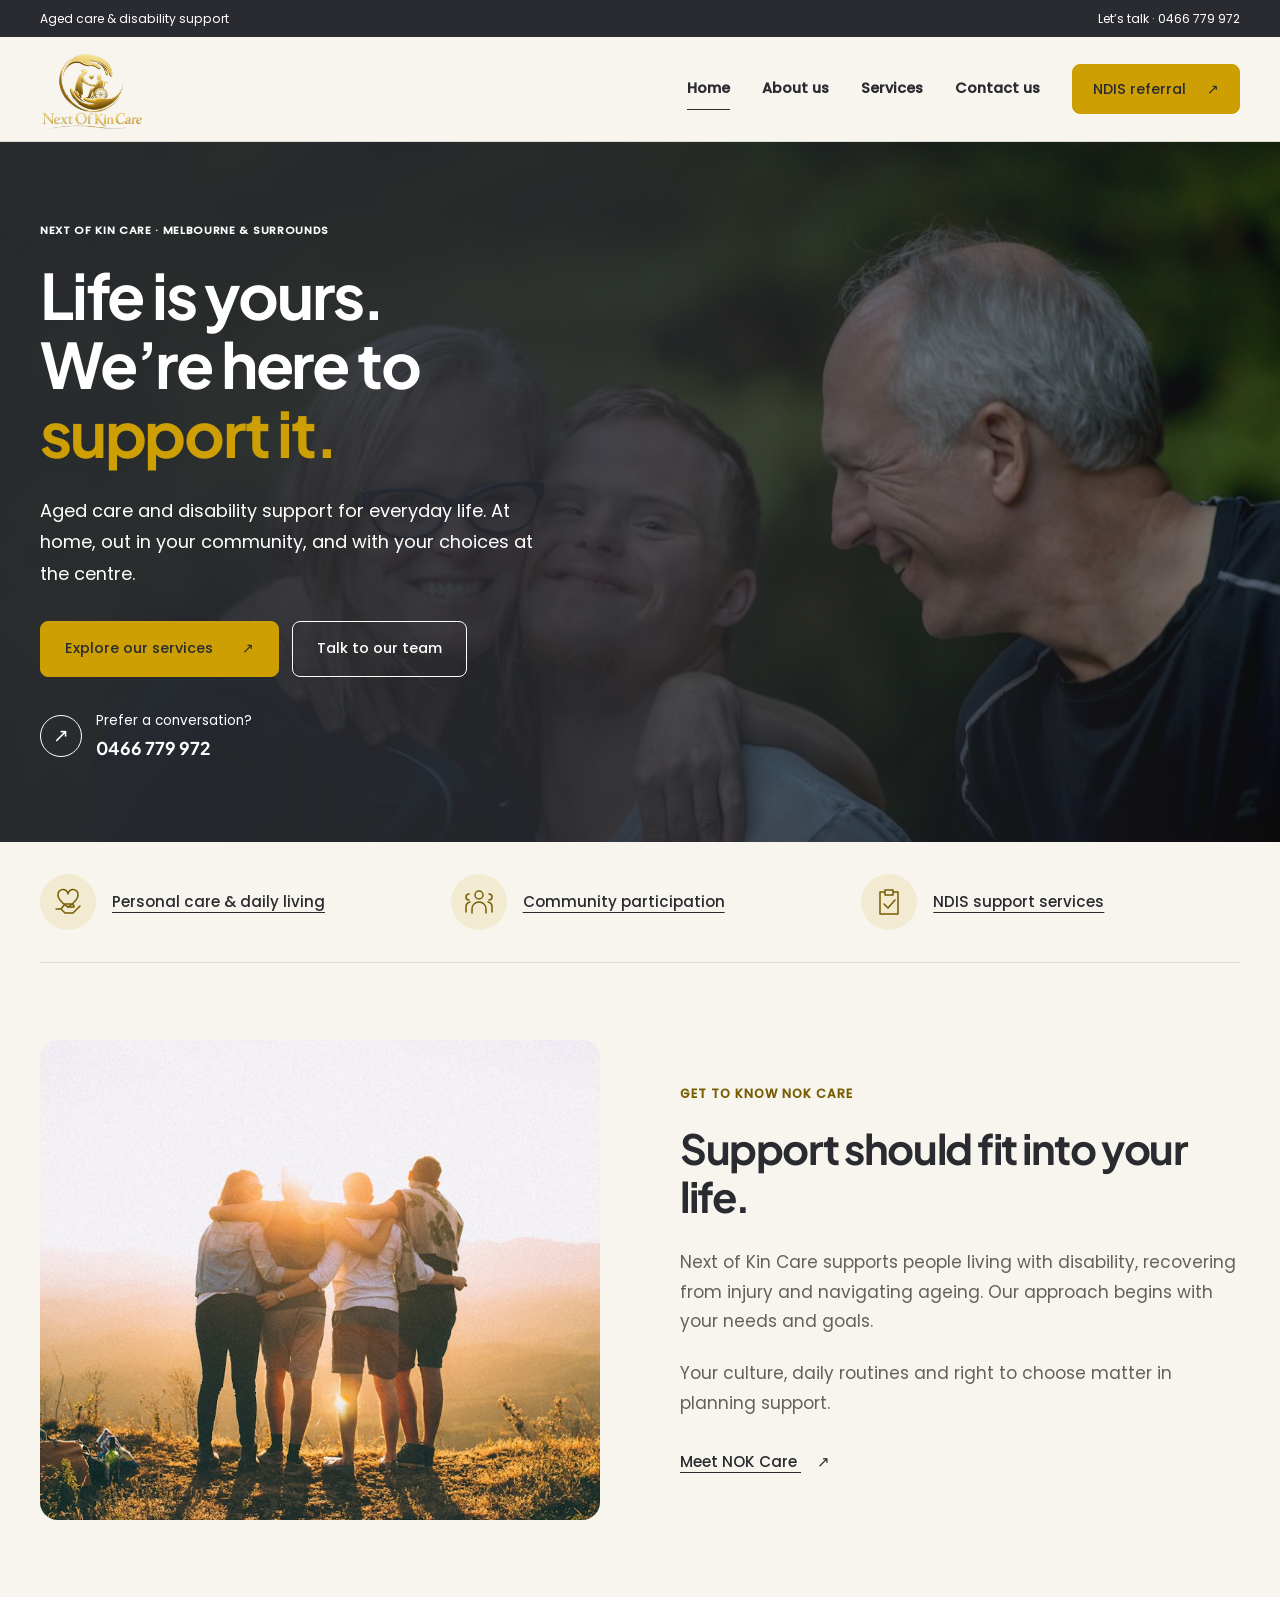
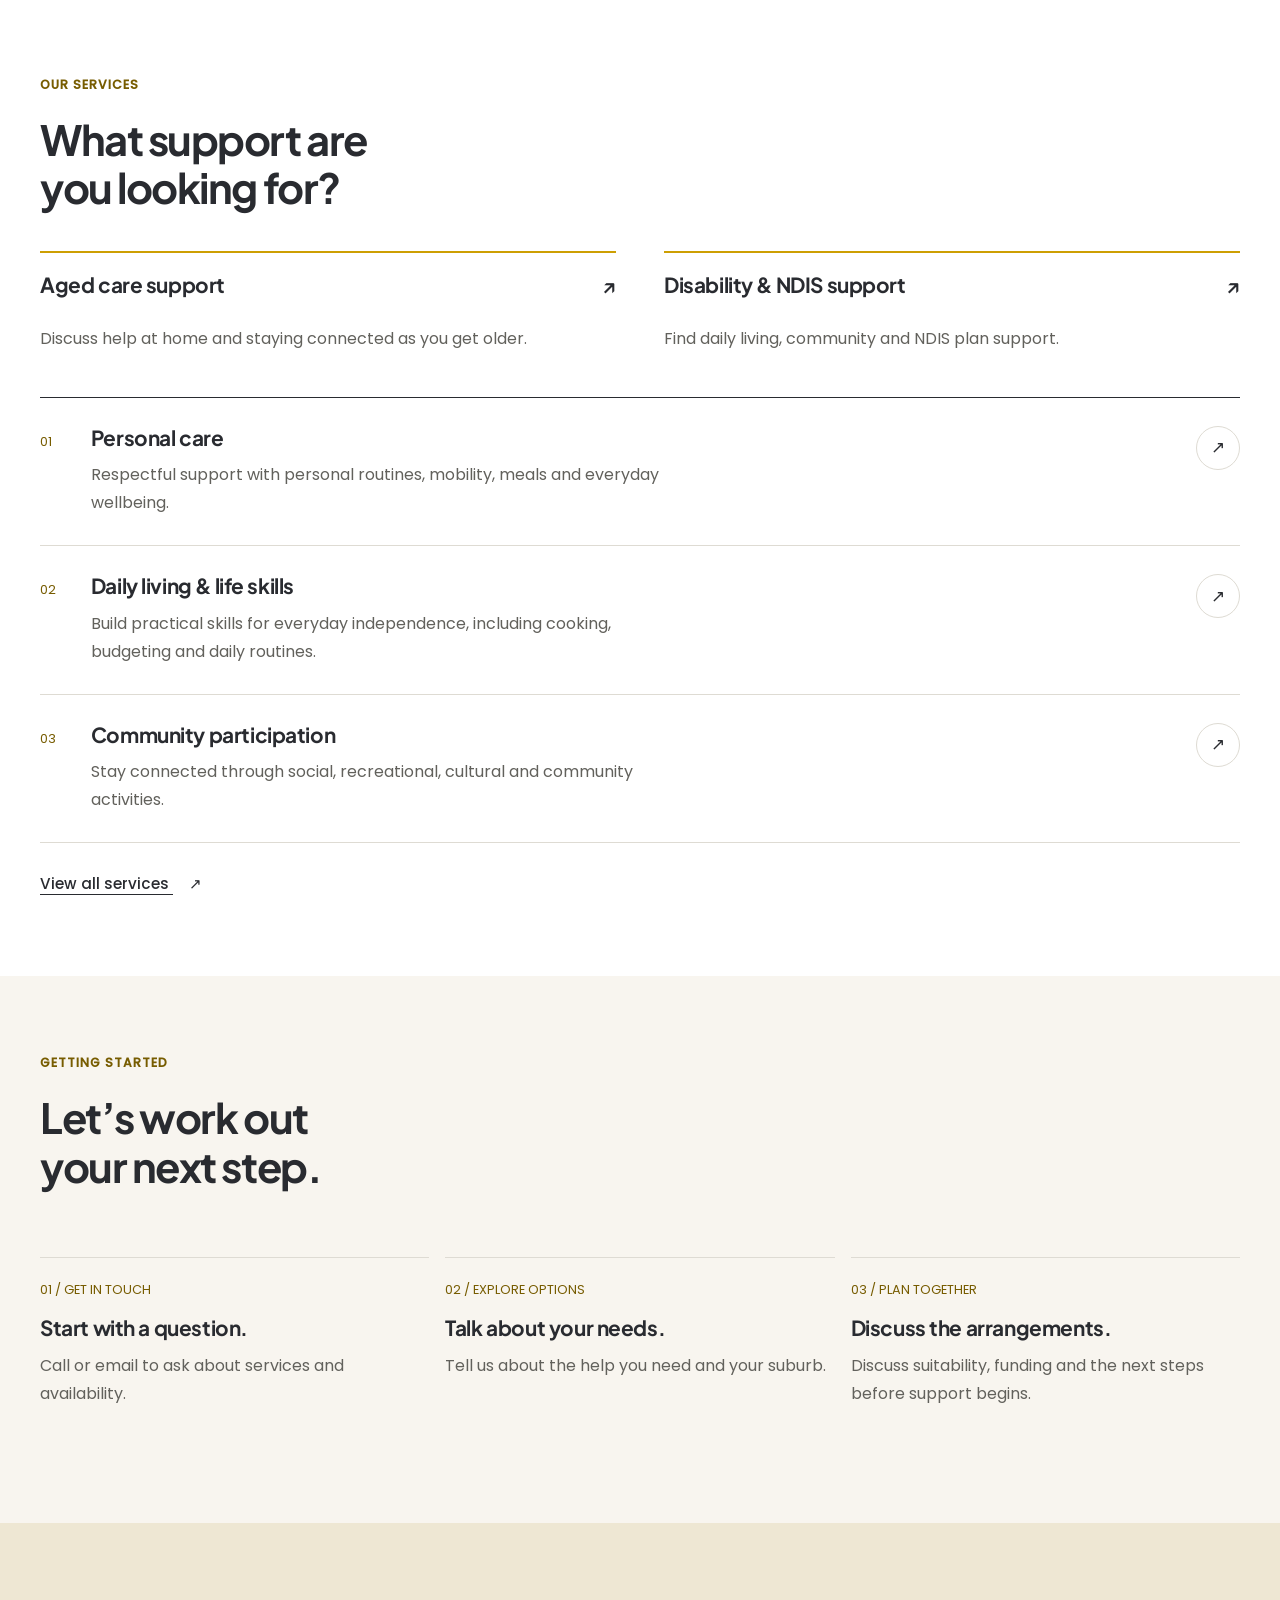
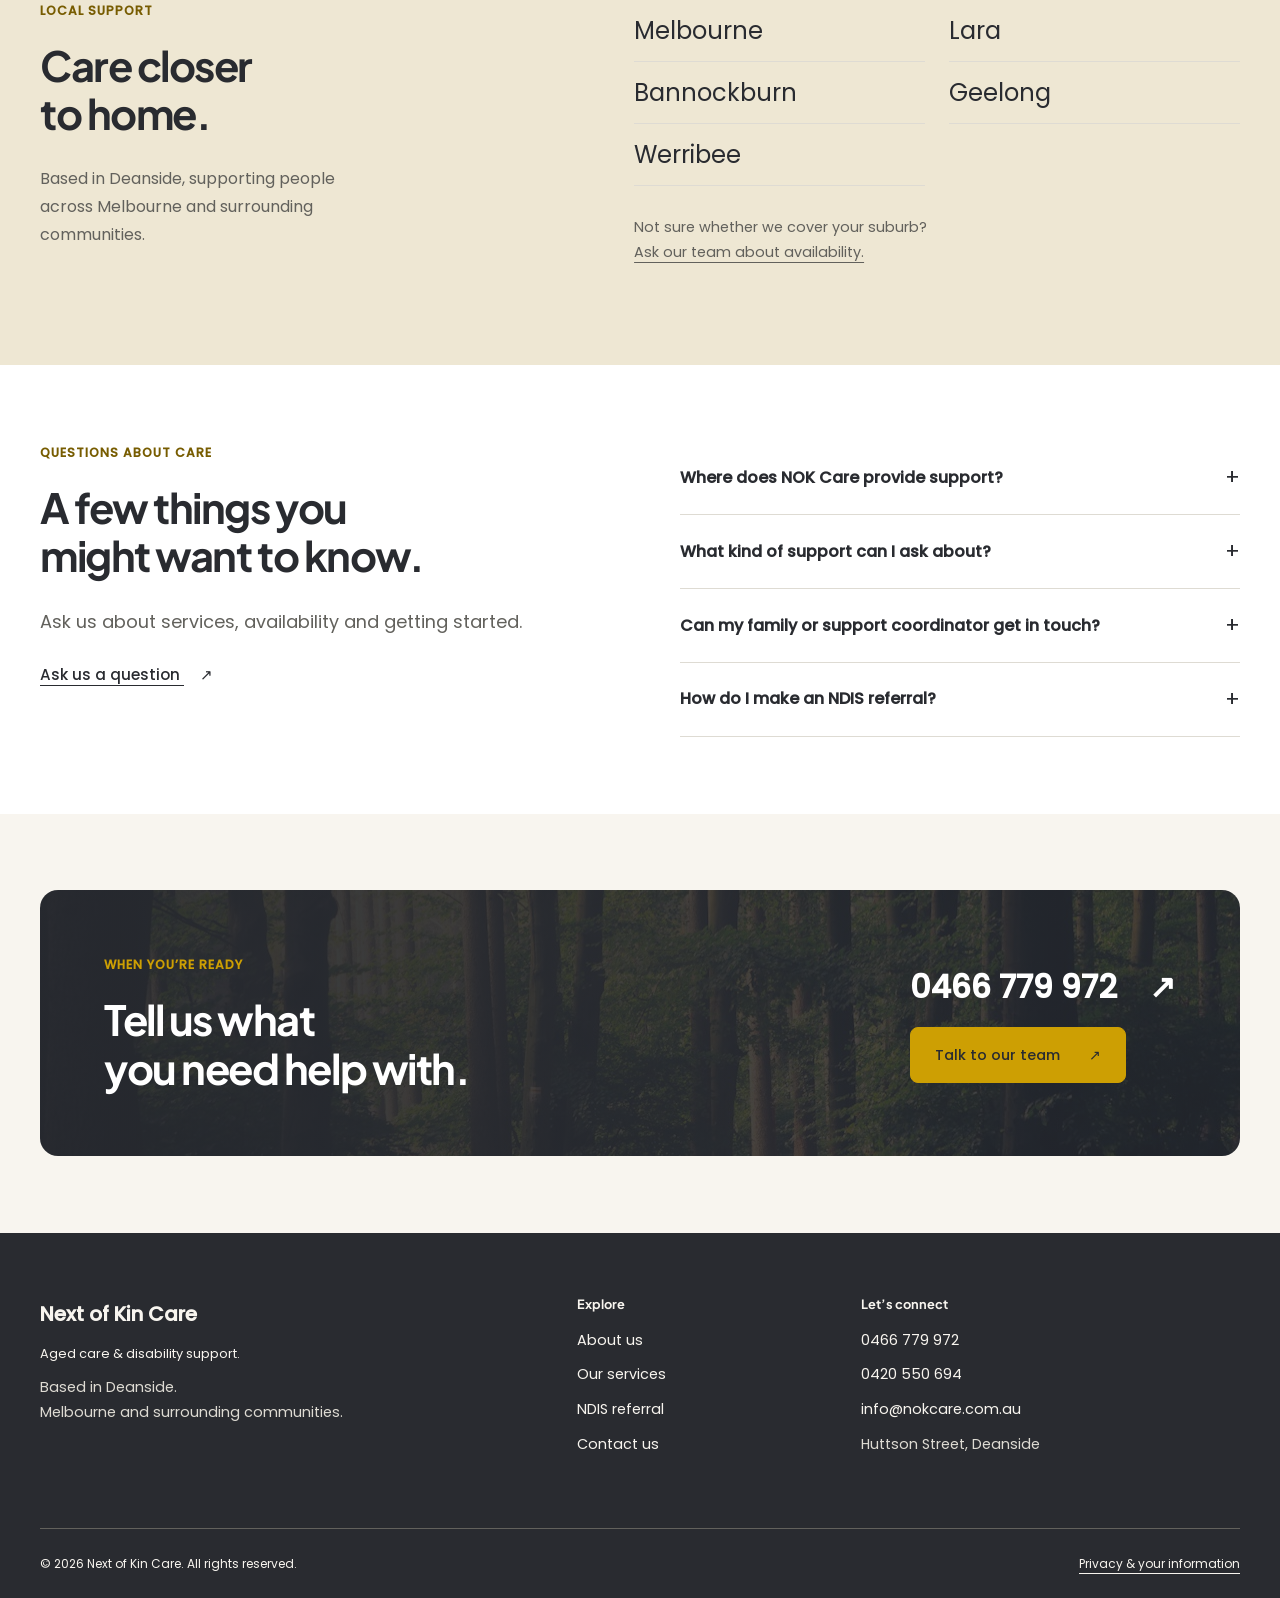
==== commit 679d39f8: "Improve homepage service journeys readability and phone-first contact" ====
--- a/index.html
+++ b/index.html
@@ -2,10 +2,10 @@
 <html lang="en-AU"><head><meta charset="utf-8"><meta name="viewport" content="width=device-width, initial-scale=1"><title>Next of Kin Care | Aged Care &amp; Disability Support</title><meta name="description" content="Explore personalised aged care and disability support with NOK Care in Melbourne, Lara, Bannockburn, Geelong and Werribee."><meta name="theme-color" content="#F8F5EF"><meta property="og:title" content="Next of Kin Care | Aged Care &amp; Disability Support"><meta property="og:description" content="Explore personalised aged care and disability support with NOK Care in Melbourne, Lara, Bannockburn, Geelong and Werribee."><meta property="og:type" content="website"><link rel="icon" href="assets/icons/favicon.svg" type="image/svg+xml"><link rel="stylesheet" href="css/brand.css"><link rel="stylesheet" href="css/global.css"><link rel="stylesheet" href="css/components.css"><link rel="stylesheet" href="css/layout.css"><link rel="stylesheet" href="css/responsive.css"><script type="module" src="js/main.js"></script></head><body class="page-index"><a class="skip-link" href="#main">Skip to content</a>
 <header class="site-header"><div class="utility"><div class="container"><span>Aged care & disability support</span><a href="tel:0466779972">Let’s talk · 0466 779 972</a></div></div>
 <div class="container header-inner"><a class="brand" href="index.html" aria-label="Next of Kin Care home"><img src="assets/images/nok-care-logo.png" alt="Next of Kin Care" width="375" height="286"></a><button type="button" class="menu-toggle" aria-expanded="false" aria-controls="main-nav" hidden>Menu <span aria-hidden="true">☰</span></button><nav id="main-nav" aria-label="Main navigation"><a href="index.html" aria-current="page">Home</a><a href="about.html">About us</a><a href="services.html">Services</a><a href="contact.html">Contact us</a><a class="button button-small" href="referral.html">NDIS referral <span aria-hidden="true">↗</span></a></nav></div></header>
-<main id="main" tabindex="-1"><section class="home-opening"><div class="opening-image"><img src="assets/images/community-care.jpg" alt="Three people sharing a moment together outdoors" width="1100" height="751" fetchpriority="high"></div><div class="container opening-content"><div class="opening-copy"><span class="eyebrow">Next of Kin Care · Melbourne & surrounds</span><h1>Life is yours.<br>We’re here to<br><span>support it.</span></h1><p class="opening-description">Aged care and disability support for everyday life. At home, out in your community, and with your choices at the centre.</p><div class="actions"><a class="button" href="services.html">Explore our services <span aria-hidden="true">↗</span></a><a class="button button-secondary" href="contact.html">Talk to our team</a></div><a class="opening-phone" href="tel:0466779972"><span class="phone-symbol" aria-hidden="true">↗</span><span>Prefer a conversation?<strong>0466 779 972</strong></span></a></div></div></section><div class="container"><ul class="opening-footnote icon-list" role="list" aria-label="Our support services"><li><span class="icon-list-symbol"><svg viewBox="0 0 32 32" width="32" height="32" fill="none" stroke="currentColor" stroke-width="1.5" stroke-linecap="round" stroke-linejoin="round" aria-hidden="true" focusable="false"><path d="M16 21s-10-6-10-12a5 5 0 0 1 10-1 5 5 0 0 1 10 1c0 6-10 12-10 12Z"/><path d="M4 23h5l4 4h8l7-7M9 23l4-5h6a3 3 0 0 1 3 3h-6"/></svg></span><span>Personal care & daily living</span></li><li><span class="icon-list-symbol"><svg viewBox="0 0 32 32" width="32" height="32" fill="none" stroke="currentColor" stroke-width="1.5" stroke-linecap="round" stroke-linejoin="round" aria-hidden="true" focusable="false"><circle cx="16" cy="9" r="4"/><path d="M9 27v-4a7 7 0 0 1 14 0v4M6 8a3 3 0 0 0 0 6M26 8a3 3 0 0 1 0 6M3 26v-5a5 5 0 0 1 4-5M29 26v-5a5 5 0 0 0-4-5"/></svg></span><span>Community participation</span></li><li><span class="icon-list-symbol"><svg viewBox="0 0 32 32" width="32" height="32" fill="none" stroke="currentColor" stroke-width="1.5" stroke-linecap="round" stroke-linejoin="round" aria-hidden="true" focusable="false"><path d="M11 6H7v22h18V6h-4M12 4h8v5h-8zM11 18l4 4 7-8"/></svg></span><span>NDIS support services</span></li></ul></div>
-<section class="section home-introduction"><div class="container introduction-grid"><img class="introduction-image" src="assets/images/community-care.jpg" alt="Three people enjoying time together outdoors" width="1100" height="751" loading="lazy"><div class="introduction-copy"><span class="eyebrow">Get to know NOK Care</span><h2>Support should fit into your life.</h2><p>At Next of Kin Care, we support people living with disability, recovering from injury and navigating ageing. We begin with your needs, preferences and goals.</p><p>From help with daily routines to getting involved in your community, our approach centres on dignity, independence and choice.</p><a class="text-link" href="about.html">Meet NOK Care <span aria-hidden="true">↗</span></a></div></div></section>
-<section class="section home-services"><div class="container editorial-row"><div><span class="eyebrow">Our services</span><p class="margin-note">At home.<br>In your community.<br>At your pace.</p><a class="text-link" href="services.html">All services <span aria-hidden="true">↗</span></a></div><div><h2>Support for the things<br>that matter to you.</h2><div class="service-grid"><article class="service-card" id="personal-care"><span class="number" aria-hidden="true">01</span><div class="service-copy"><h3>Daily personal activities</h3><p>Respectful support with personal routines, mobility, meals and everyday wellbeing.</p></div><a href="services.html#personal-care" aria-label="Read about this service: Daily personal activities"><span class="service-link-label">Read about this service</span><span aria-hidden="true">↗</span></a></article><article class="service-card" id="daily-living"><span class="number" aria-hidden="true">02</span><div class="service-copy"><h3>Daily living &amp; life skills</h3><p>Build practical skills for everyday independence, including cooking, budgeting and daily routines.</p></div><a href="services.html#daily-living" aria-label="Read about this service: Daily living &amp; life skills"><span class="service-link-label">Read about this service</span><span aria-hidden="true">↗</span></a></article><article class="service-card" id="community"><span class="number" aria-hidden="true">03</span><div class="service-copy"><h3>Community participation</h3><p>Stay connected through social, recreational, cultural and community activities.</p></div><a href="services.html#community" aria-label="Read about this service: Community participation"><span class="service-link-label">Read about this service</span><span aria-hidden="true">↗</span></a></article></div></div></div></section>
-<section class="section care-perspective"><div class="container perspective-grid"><figure><img src="assets/images/family-connection.jpg" alt="Four friends standing close together outdoors at sunset" width="1000" height="667" loading="lazy"><figcaption>Connection matters, in everyday life and in care.</figcaption></figure><div class="perspective-copy"><span class="eyebrow">The way we care</span><h2>Care feels different<br>when you have a say.</h2><p>Good support takes account of the whole person. The things you enjoy, the people around you, your culture and the choices you want to make.</p><div class="value"><h3>Respect for your choices</h3><p>We work with individual needs and preferences.</p></div><div class="value"><h3>Understanding your background</h3><p>Talk to us about language and cultural preferences.</p></div><a class="text-link" href="about.html">Our approach to care <span aria-hidden="true">↗</span></a></div></div></section>
+<main id="main" tabindex="-1"><section class="home-opening"><div class="opening-image"><img src="assets/images/community-care.jpg" alt="Three people sharing a moment together outdoors" width="1100" height="751" fetchpriority="high"></div><div class="container opening-content"><div class="opening-copy"><span class="eyebrow">Next of Kin Care · Melbourne & surrounds</span><h1>Life is yours.<br>We’re here to<br><span>support it.</span></h1><p class="opening-description">Aged care and disability support for everyday life. At home, out in your community, and with your choices at the centre.</p><div class="actions"><a class="button" href="services.html">Explore our services <span aria-hidden="true">↗</span></a><a class="button button-secondary" href="contact.html">Talk to our team</a></div><a class="opening-phone" href="tel:0466779972"><span class="phone-symbol" aria-hidden="true">↗</span><span>Prefer a conversation?<strong>0466 779 972</strong></span></a></div></div></section><div class="container"><ul class="opening-footnote icon-list" role="list" aria-label="Our support services"><li><span class="icon-list-symbol"><svg viewBox="0 0 32 32" width="32" height="32" fill="none" stroke="currentColor" stroke-width="1.5" stroke-linecap="round" stroke-linejoin="round" aria-hidden="true" focusable="false"><path d="M16 21s-10-6-10-12a5 5 0 0 1 10-1 5 5 0 0 1 10 1c0 6-10 12-10 12Z"/><path d="M4 23h5l4 4h8l7-7M9 23l4-5h6a3 3 0 0 1 3 3h-6"/></svg></span><a href="services.html#personal-care">Personal care & daily living</a></li><li><span class="icon-list-symbol"><svg viewBox="0 0 32 32" width="32" height="32" fill="none" stroke="currentColor" stroke-width="1.5" stroke-linecap="round" stroke-linejoin="round" aria-hidden="true" focusable="false"><circle cx="16" cy="9" r="4"/><path d="M9 27v-4a7 7 0 0 1 14 0v4M6 8a3 3 0 0 0 0 6M26 8a3 3 0 0 1 0 6M3 26v-5a5 5 0 0 1 4-5M29 26v-5a5 5 0 0 0-4-5"/></svg></span><a href="services.html#community">Community participation</a></li><li><span class="icon-list-symbol"><svg viewBox="0 0 32 32" width="32" height="32" fill="none" stroke="currentColor" stroke-width="1.5" stroke-linecap="round" stroke-linejoin="round" aria-hidden="true" focusable="false"><path d="M11 6H7v22h18V6h-4M12 4h8v5h-8zM11 18l4 4 7-8"/></svg></span><a href="services.html#disability-support">NDIS support services</a></li></ul></div>
+<section class="section home-introduction"><div class="container introduction-grid"><img class="introduction-image" src="assets/images/family-connection.jpg" alt="Four friends standing together outdoors at sunset" width="1000" height="667" loading="lazy"><div class="introduction-copy"><span class="eyebrow">Get to know NOK Care</span><h2>Support should fit into your life.</h2><p>Next of Kin Care supports people living with disability, recovering from injury and navigating ageing. Our approach begins with your needs and goals.</p><p>Your culture, daily routines and right to choose matter in planning support.</p><a class="text-link" href="about.html">Meet NOK Care <span aria-hidden="true">↗</span></a></div></div></section>
+<section class="section home-services"><div class="container"><div class="section-heading"><div><span class="eyebrow">Our services</span><h2>What support are<br>you looking for?</h2></div></div><div class="support-pathways"><article class="support-pathway"><h3><a href="services.html#aged-care">Aged care support <span aria-hidden="true">↗</span></a></h3><p>Discuss help at home and staying connected as you get older.</p></article><article class="support-pathway"><h3><a href="services.html#disability-support">Disability & NDIS support <span aria-hidden="true">↗</span></a></h3><p>Find daily living, community and NDIS plan support.</p></article></div><div class="service-grid"><article class="service-card" id="personal-care"><span class="number" aria-hidden="true">01</span><a class="service-card-link" href="services.html#personal-care" aria-label="Read about this service: Personal care"><div class="service-copy"><h3>Personal care</h3><p>Respectful support with personal routines, mobility, meals and everyday wellbeing.</p></div><span class="service-card-action"><span class="service-link-label">Read about this service</span><span class="service-arrow" aria-hidden="true">↗</span></span></a></article><article class="service-card" id="daily-living"><span class="number" aria-hidden="true">02</span><a class="service-card-link" href="services.html#daily-living" aria-label="Read about this service: Daily living &amp; life skills"><div class="service-copy"><h3>Daily living &amp; life skills</h3><p>Build practical skills for everyday independence, including cooking, budgeting and daily routines.</p></div><span class="service-card-action"><span class="service-link-label">Read about this service</span><span class="service-arrow" aria-hidden="true">↗</span></span></a></article><article class="service-card" id="community"><span class="number" aria-hidden="true">03</span><a class="service-card-link" href="services.html#community" aria-label="Read about this service: Community participation"><div class="service-copy"><h3>Community participation</h3><p>Stay connected through social, recreational, cultural and community activities.</p></div><span class="service-card-action"><span class="service-link-label">Read about this service</span><span class="service-arrow" aria-hidden="true">↗</span></span></a></article></div><a class="text-link services-more" href="services.html">View all services <span aria-hidden="true">↗</span></a></div></section>
+<section class="section getting-started"><div class="container"><div class="section-heading"><div><span class="eyebrow">Getting started</span><h2>Let’s work out<br>your next step.</h2></div></div><ol class="steps process-list" role="list"><li class="step"><span>01 / GET IN TOUCH</span><h3>Start with a question.</h3><p>Call or email to ask about services and availability.</p></li><li class="step"><span>02 / EXPLORE OPTIONS</span><h3>Talk about your needs.</h3><p>Tell us about the help you need and your suburb.</p></li><li class="step"><span>03 / PLAN TOGETHER</span><h3>Discuss the arrangements.</h3><p>Discuss suitability, funding and the next steps before support begins.</p></li></ol></div></section>
 <section class="section local-section"><div class="container local-grid"><div><span class="eyebrow">Local support</span><h2>Care closer<br>to home.</h2><p>Based in Deanside, supporting people across Melbourne and surrounding communities.</p></div><div class="local-areas"><div class="pills"><span class="pill">Melbourne</span><span class="pill">Lara</span><span class="pill">Bannockburn</span><span class="pill">Geelong</span><span class="pill">Werribee</span></div><p>Not sure whether we cover your suburb?<br><a href="contact.html">Ask our team about availability.</a></p></div></div></section>
-<section class="section white"><div class="container split"><div><span class="eyebrow">Questions about care</span><h2>A few things you<br>might want to know.</h2><p class="lead">Choosing support can bring up a lot of questions. We’re here to talk it through.</p><a class="text-link" href="contact.html">Ask us a question <span aria-hidden="true">↗</span></a></div><div class="faq"><details><summary>Where does NOK Care provide support?</summary><p>Our listed service areas are Melbourne, Lara, Bannockburn, Geelong and Werribee. Contact us to discuss availability in your suburb.</p></details><details><summary>What kind of support can I ask about?</summary><p>Explore daily living, personal activities, household help, transport, community participation and NDIS services on our services page. Our team can discuss your individual needs and current availability.</p></details><details><summary>Can my family or support coordinator get in touch?</summary><p>You, a family member or a support coordinator can contact NOK Care to discuss the next steps. Please call before sharing any personal referral documents.</p></details><details><summary>How do I make an NDIS referral?</summary><p>Visit our referral page and call the team to discuss a secure way to proceed. Online referral collection is not yet available on this website.</p></details></div></div></section><section class="section"><div class="container cta"><div><span class="eyebrow">When you’re ready</span><h2>Tell us what<br>you need help with.</h2></div><div><a class="cta-phone" href="tel:0466779972">0466 779 972 <span aria-hidden="true">↗</span></a><a class="button" href="contact.html">Let’s talk about your support <span aria-hidden="true">↗</span></a></div></div></section></main><footer class="site-footer"><div class="container footer-grid"><div><a class="footer-brand" href="index.html">Next of Kin Care<span>Aged care & disability support.</span></a><p>Based in Deanside.<br>Melbourne and surrounding communities.</p></div><div><h2>Explore</h2><a href="about.html">About us</a><a href="services.html">Our services</a><a href="referral.html">NDIS referral</a><a href="contact.html">Contact us</a></div><div><h2>Let’s connect</h2><a href="tel:0466779972">0466 779 972</a><a href="tel:0420550694">0420 550 694</a><a href="mailto:info@nokcare.com.au">info@nokcare.com.au</a><p>Huttson Street, Deanside</p></div></div><div class="container footer-bottom"><span>© 2026 Next of Kin Care. All rights reserved.</span><a href="contact.html#privacy">Privacy & your information</a></div></footer>
+<section class="section white"><div class="container split"><div><span class="eyebrow">Questions about care</span><h2>A few things you<br>might want to know.</h2><p class="lead">Ask us about services, availability and getting started.</p><a class="text-link" href="contact.html">Ask us a question <span aria-hidden="true">↗</span></a></div><div class="faq"><details><summary>Where does NOK Care provide support?</summary><p>Our listed service areas are Melbourne, Lara, Bannockburn, Geelong and Werribee. Contact us to discuss availability in your suburb.</p></details><details><summary>What kind of support can I ask about?</summary><p>Explore daily living, personal activities, household help, transport, community participation and NDIS services on our services page. Our team can discuss your individual needs and current availability.</p></details><details><summary>Can my family or support coordinator get in touch?</summary><p>You, a family member or a support coordinator can contact NOK Care to discuss the next steps. Please call before sharing any personal referral documents.</p></details><details><summary>How do I make an NDIS referral?</summary><p>Visit our referral page and call the team to discuss a secure way to proceed. Online referral collection is not yet available on this website.</p></details></div></div></section><section class="section"><div class="container cta"><div><span class="eyebrow">When you’re ready</span><h2>Tell us what<br>you need help with.</h2></div><div><a class="cta-phone" href="tel:0466779972">0466 779 972 <span aria-hidden="true">↗</span></a><a class="button" href="contact.html">Talk to our team <span aria-hidden="true">↗</span></a></div></div></section></main><footer class="site-footer"><div class="container footer-grid"><div><a class="footer-brand" href="index.html">Next of Kin Care<span>Aged care & disability support.</span></a><p>Based in Deanside.<br>Melbourne and surrounding communities.</p></div><div><h2>Explore</h2><a href="about.html">About us</a><a href="services.html">Our services</a><a href="referral.html">NDIS referral</a><a href="contact.html">Contact us</a></div><div><h2>Let’s connect</h2><a href="tel:0466779972">0466 779 972</a><a href="tel:0420550694">0420 550 694</a><a href="mailto:info@nokcare.com.au">info@nokcare.com.au</a><p>Huttson Street, Deanside</p></div></div><div class="container footer-bottom"><span>© 2026 Next of Kin Care. All rights reserved.</span><a href="contact.html#privacy">Privacy & your information</a></div></footer>
 </body></html>
--- a/css/brand.css
+++ b/css/brand.css
@@ -44,6 +44,8 @@
   --shadow: 0 18px 50px rgb(41 43 48 / 9%);
   --gold-soft: rgb(205 159 3 / 12%);
   --text-large: clamp(1.1rem, 1.4vw, 1.2rem);
+  --cta-scrim-strong: rgb(41 43 48 / 92%);
+  --cta-scrim-soft: rgb(41 43 48 / 80%);
   --hero-scrim-strong: rgb(41 43 48 / 94%);
   --hero-scrim-mid: rgb(41 43 48 / 85%);
   --hero-scrim-light: rgb(41 43 48 / 25%);
--- a/css/components.css
+++ b/css/components.css
@@ -19,14 +19,16 @@
 .button-small { min-height: 48px; padding: .7rem 1.25rem; gap: 1.3rem; }
 .actions { display: flex; flex-wrap: wrap; gap: 1rem; margin-top: 2rem; }
 .service-grid { border-top: 1px solid var(--ink); }
-.service-card { display: grid; grid-template-columns: 30px minmax(0, 1fr) auto; gap: 1.3rem; align-items: start; border-bottom: 1px solid var(--line); padding: 2rem 0; scroll-margin-top: 2rem; }
+.service-card { display: grid; grid-template-columns: 30px minmax(0, 1fr); gap: 1.3rem; align-items: start; border-bottom: 1px solid var(--line); padding: 2rem 0; scroll-margin-top: 2rem; }
 .service-card .number { color: var(--dark-gold); font-size: .8rem; padding-top: .3rem; }
+.service-card-link { display: grid; grid-template-columns: minmax(0, 1fr) auto; align-items: start; gap: 1.3rem; min-height: 44px; text-decoration: none; }
 .service-card h3 { margin-bottom: .7rem; }
 .service-card p { max-width: 600px; color: var(--muted); font-size: 1rem; margin-bottom: 0; }
-.service-card > a { display: flex; align-items: center; gap: 1rem; min-width: 44px; min-height: 44px; justify-content: center; text-decoration: none; }
-.service-card > a > span:last-child { display: grid; place-items: center; width: 44px; height: 44px; border: 1px solid var(--line); border-radius: 50%; transition: background var(--motion-fast), border-color var(--motion-fast); }
-.service-card > a:hover > span:last-child, .service-card > a:focus-visible > span:last-child { background: var(--gold); border-color: var(--gold); }
-.service-link-label { font-size: .8rem; }
+.service-card-action { display: flex; align-items: center; gap: 1rem; }
+.service-arrow { display: grid; place-items: center; width: 44px; height: 44px; flex-shrink: 0; border: 1px solid var(--line); border-radius: 50%; transition: background var(--motion-fast), border-color var(--motion-fast); }
+.service-card-link:hover h3, .service-card-link:focus-visible h3 { text-decoration: underline; text-underline-offset: 5px; }
+.service-card-link:hover .service-arrow, .service-card-link:focus-visible .service-arrow { background: var(--gold); border-color: var(--gold); }
+.service-link-label { font-size: .85rem; }
 .service-card:target { border-left: 3px solid var(--gold); padding-left: 1rem; }
 .home-services .service-link-label { display: none; }
 .value { padding-block: 1.4rem; border-top: 1px solid var(--line); }
@@ -35,12 +37,12 @@
 .pills { display: flex; flex-wrap: wrap; gap: .8rem; }
 .pill { font-size: .9rem; border-bottom: 1px solid var(--line); padding: .5rem 1rem .5rem 0; }
 .faq details { border-bottom: 1px solid var(--line); padding-block: 1.4rem; }
-.faq summary { position: relative; padding-right: 2rem; font-size: .9rem; font-weight: 600; cursor: pointer; list-style: none; }
+.faq summary { position: relative; padding-right: 2rem; font-size: 1rem; font-weight: 600; cursor: pointer; list-style: none; }
 .faq summary::-webkit-details-marker { display: none; }
 .faq summary::after { content: '+'; position: absolute; right: 0; top: -.3rem; font-size: 1.3rem; font-weight: 400; }
 .faq details[open] summary::after { content: '−'; }
-.faq details p { font-size: .95rem; color: var(--muted); margin: 1rem 0 0; }
-.cta { display: grid; gap: 2rem; padding: clamp(2rem, 5vw, 4rem); background: var(--ink); color: var(--white); border-radius: var(--radius); }
+.faq details p { font-size: 1rem; color: var(--muted); margin: 1rem 0 0; }
+.cta { display: grid; gap: 2rem; padding: clamp(2rem, 5vw, 4rem); background: linear-gradient(100deg, var(--cta-scrim-strong) 25%, var(--cta-scrim-soft)), url('../assets/images/nature.jpg') center 55% / cover, var(--ink); color: var(--white); border-radius: var(--radius); }
 .cta .eyebrow { color: var(--gold); }
 .cta .button:hover { background: var(--white); color: var(--ink); border-color: var(--white); }
 .cta a:focus-visible { outline-color: var(--gold); }
@@ -55,7 +57,7 @@
 .footer-brand { font-size: 1.25rem; font-weight: 600; }
 .footer-brand span { display: block; font-size: .8rem; font-weight: 400; margin-top: .7rem; }
 .footer-grid p { color: var(--line); }
-.footer-bottom { display: flex; flex-wrap: wrap; justify-content: space-between; gap: 1rem; border-top: 1px solid var(--muted); margin-top: 3rem; padding-top: 1.5rem; font-size: .65rem; }
+.footer-bottom { display: flex; flex-wrap: wrap; justify-content: space-between; gap: 1rem; border-top: 1px solid var(--muted); margin-top: 3rem; padding-top: 1.5rem; font-size: .75rem; }
 .site-footer a:focus-visible { outline-color: var(--gold); }
 .notice { padding: 1rem 1.2rem; background: var(--pale); border-left: 3px solid var(--gold); font-size: .95rem; }
 .form-grid { display: grid; gap: 1.2rem; }
@@ -71,9 +73,24 @@
 .step { padding-block: 1.5rem; border-top: 1px solid var(--line); }
 .step > span { color: var(--dark-gold); font-size: .8rem; }
 .step h3 { margin: 1rem 0; }
-.step p { color: var(--muted); font-size: .95rem; }
+.step p { color: var(--muted); font-size: 1rem; }
 
 /* A reusable, decorative-icon list with readable text labels. */
 .icon-list { margin: 0; padding-inline: 0; list-style: none; }
 .icon-list > li { display: flex; align-items: center; gap: 1rem; min-width: 0; font-size: .95rem; font-weight: 500; }
 .icon-list-symbol { display: grid; place-items: center; width: 56px; height: 56px; flex-shrink: 0; color: var(--dark-gold); background: var(--gold-soft); border-radius: 50%; }
+
+.support-pathways { display: grid; gap: 1.5rem; }
+.support-pathway { min-width: 0; border-top: 2px solid var(--gold); padding: 1.75rem 0; scroll-margin-top: 2rem; }
+.support-pathway h3 a { display: flex; justify-content: space-between; align-items: baseline; gap: 1rem; text-decoration: none; min-height: 44px; }
+.support-pathway h3 a:hover { text-decoration: underline; text-underline-offset: 5px; }
+.support-pathway h3 a > span { flex-shrink: 0; font-weight: 400; }
+.support-pathway p { color: var(--muted); font-size: 1rem; margin-bottom: 0; }
+.support-pathway p + p { margin-top: 1rem; }
+.support-pathway > .text-link { margin-top: 1.5rem; }
+.process-list { list-style: none; padding: 0; margin-bottom: 0; }
+.contact-guide { padding: clamp(1.5rem, 4vw, 3rem); background: var(--white); border-radius: var(--radius); border-top: 2px solid var(--ink); }
+.contact-guide ul { padding-left: 1.25rem; margin-bottom: 2rem; }
+.contact-guide li + li { margin-top: .75rem; }
+.contact-guide .notice p { margin: .75rem 0 0; }
+.contact-guide > .text-link { margin-top: 1rem; }
--- a/css/layout.css
+++ b/css/layout.css
@@ -26,7 +26,10 @@
 .home-introduction h2 { max-width: 680px; }
 .home-services { background: var(--white); }
 .margin-note { font-size: 1.15rem; line-height: 1.6; margin-block: 2.5rem; }
-.home-services h2 { margin-bottom: 2.5rem; }
+.home-services h2 { margin-bottom: 0; }
+.home-services .support-pathways { margin-bottom: 1.5rem; }
+.services-more { margin-top: 1.75rem; }
+.page-index .section { padding-block: clamp(3rem, 6vw, 6.25rem); }
 .home-services .service-card { padding-block: 1.75rem; }
 .perspective-grid { display: grid; gap: 3rem; align-items: center; }
 .perspective-grid figure img { width: 100%; height: 430px; border-radius: var(--radius); }
@@ -36,8 +39,8 @@
 .local-section { background: var(--pale); color: var(--ink); }
 .local-grid { display: grid; gap: 2rem; }
 .local-grid > div:first-child > p { max-width: 350px; color: var(--muted); font-size: 1rem; }
-.local-areas .pills { display: block; }
-.local-areas .pill { display: block; font-size: clamp(1.4rem, 2.8vw, 2rem); padding: .6rem 0; border-bottom-color: var(--line); }
+.local-areas .pills { display: grid; grid-template-columns: repeat(2, minmax(0, 1fr)); gap: 0 1.5rem; }
+.local-areas .pill { display: block; font-size: clamp(1.1rem, 2vw, 1.5rem); padding: .6rem 0; border-bottom-color: var(--line); }
 .local-areas > p { margin-top: 1.8rem; font-size: .9rem; color: var(--muted); }
 .local-section a:focus-visible { outline-color: var(--dark-gold); }
 .split { display: grid; gap: 3rem; align-items: start; }
@@ -62,3 +65,9 @@
   .reveal { transition: opacity var(--motion-slow) var(--ease), transform var(--motion-slow) var(--ease); }
   .reveal.is-pending { opacity: 0; transform: translateY(16px); }
 }
+
+.home-services .support-pathway { padding-block: 1.25rem; }
+.home-services .support-pathway h3 { margin-bottom: .5rem; }
+.getting-started .steps { gap: 1rem; margin-top: 1.5rem; }
+.getting-started .step { padding-block: 1rem; }
+.getting-started .step h3 { margin-block: .75rem; }
--- a/css/responsive.css
+++ b/css/responsive.css
@@ -1,4 +1,5 @@
 @media (min-width: 700px) {
+  .support-pathways { grid-template-columns: repeat(2, minmax(0, 1fr)); gap: 3rem; }
   .opening-footnote { grid-template-columns: repeat(3, minmax(0, 1fr)); gap: 2rem; }
   .introduction-grid { grid-template-columns: 1fr 1fr; gap: 3rem; }
   .introduction-image { height: 460px; }
@@ -39,10 +40,13 @@
   .home-services .editorial-row > div:first-child .text-link { margin-bottom: 1rem; }
 }
 @media (max-width: 699px) {
+  .introduction-image { height: auto; aspect-ratio: 3 / 2; }
+  .home-services .section-heading { margin-bottom: 1.5rem; }
+  .cta { background-image: linear-gradient(var(--cta-scrim-strong), var(--cta-scrim-strong)), url('../assets/images/nature.jpg'); }
   .service-link-label { display: none; }
-  .service-card { grid-template-columns: 24px minmax(0, 1fr) 44px; gap: .65rem; }
+  .service-card { grid-template-columns: 24px minmax(0, 1fr); gap: .65rem; }
   .service-card h3 { font-size: 1.05rem; }
-  .service-card p { font-size: .95rem; }
+  .service-card p { font-size: 1rem; }
   .perspective-grid figure img { height: 340px; }
   .page-heading { gap: .25rem; }
   .page-heading .eyebrow { margin-bottom: 1rem; }
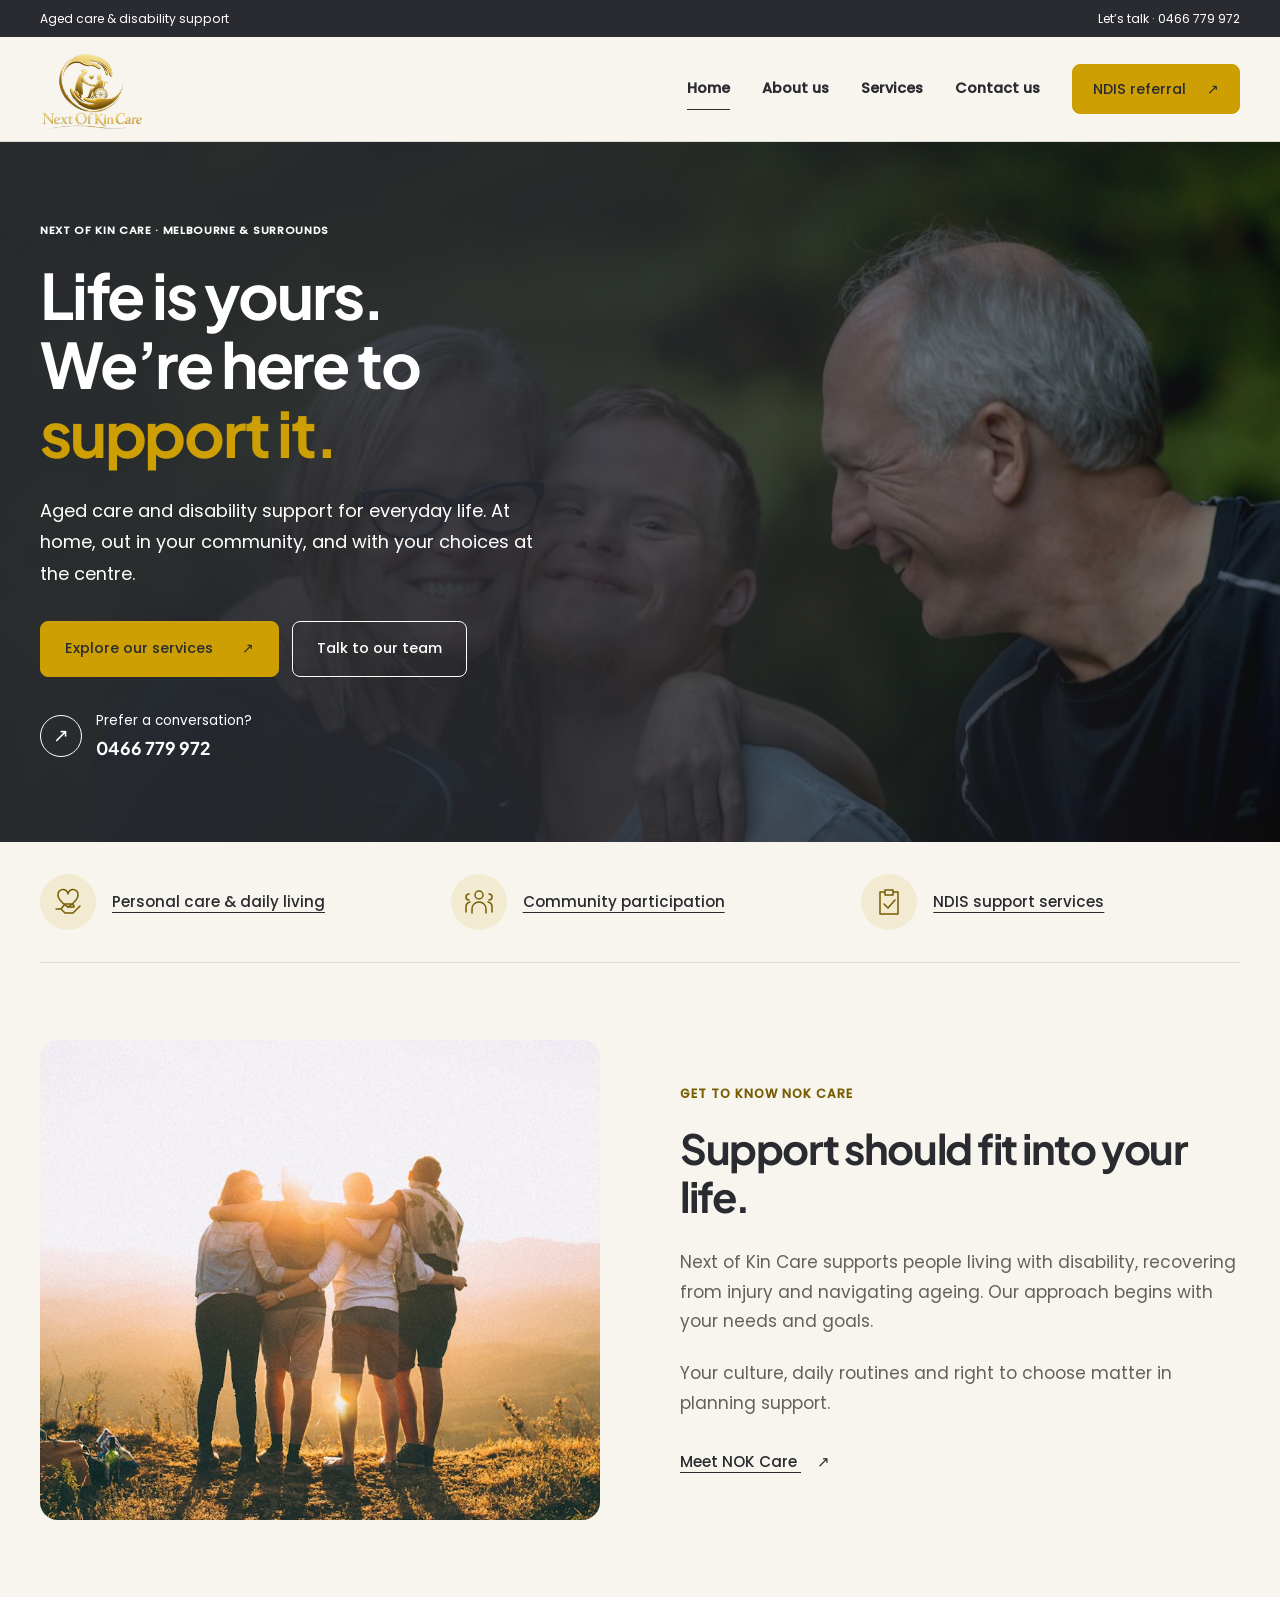
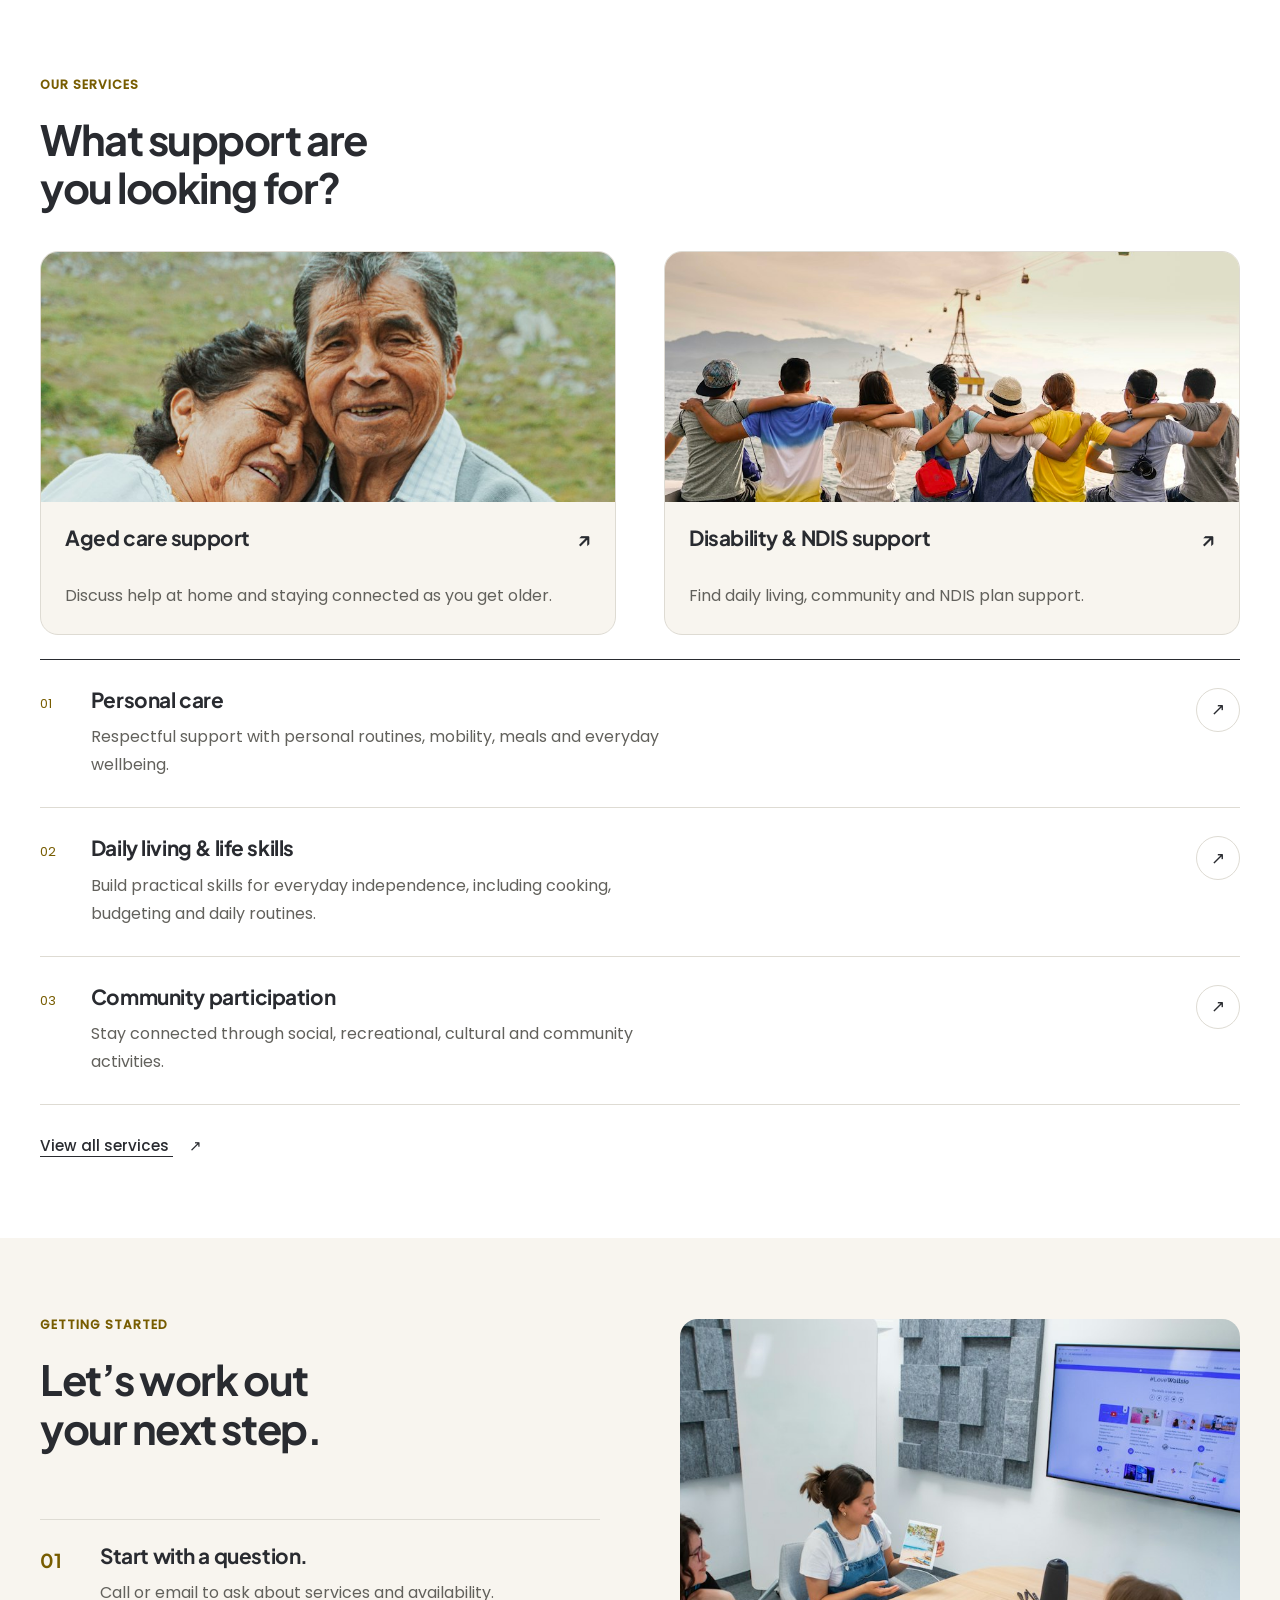
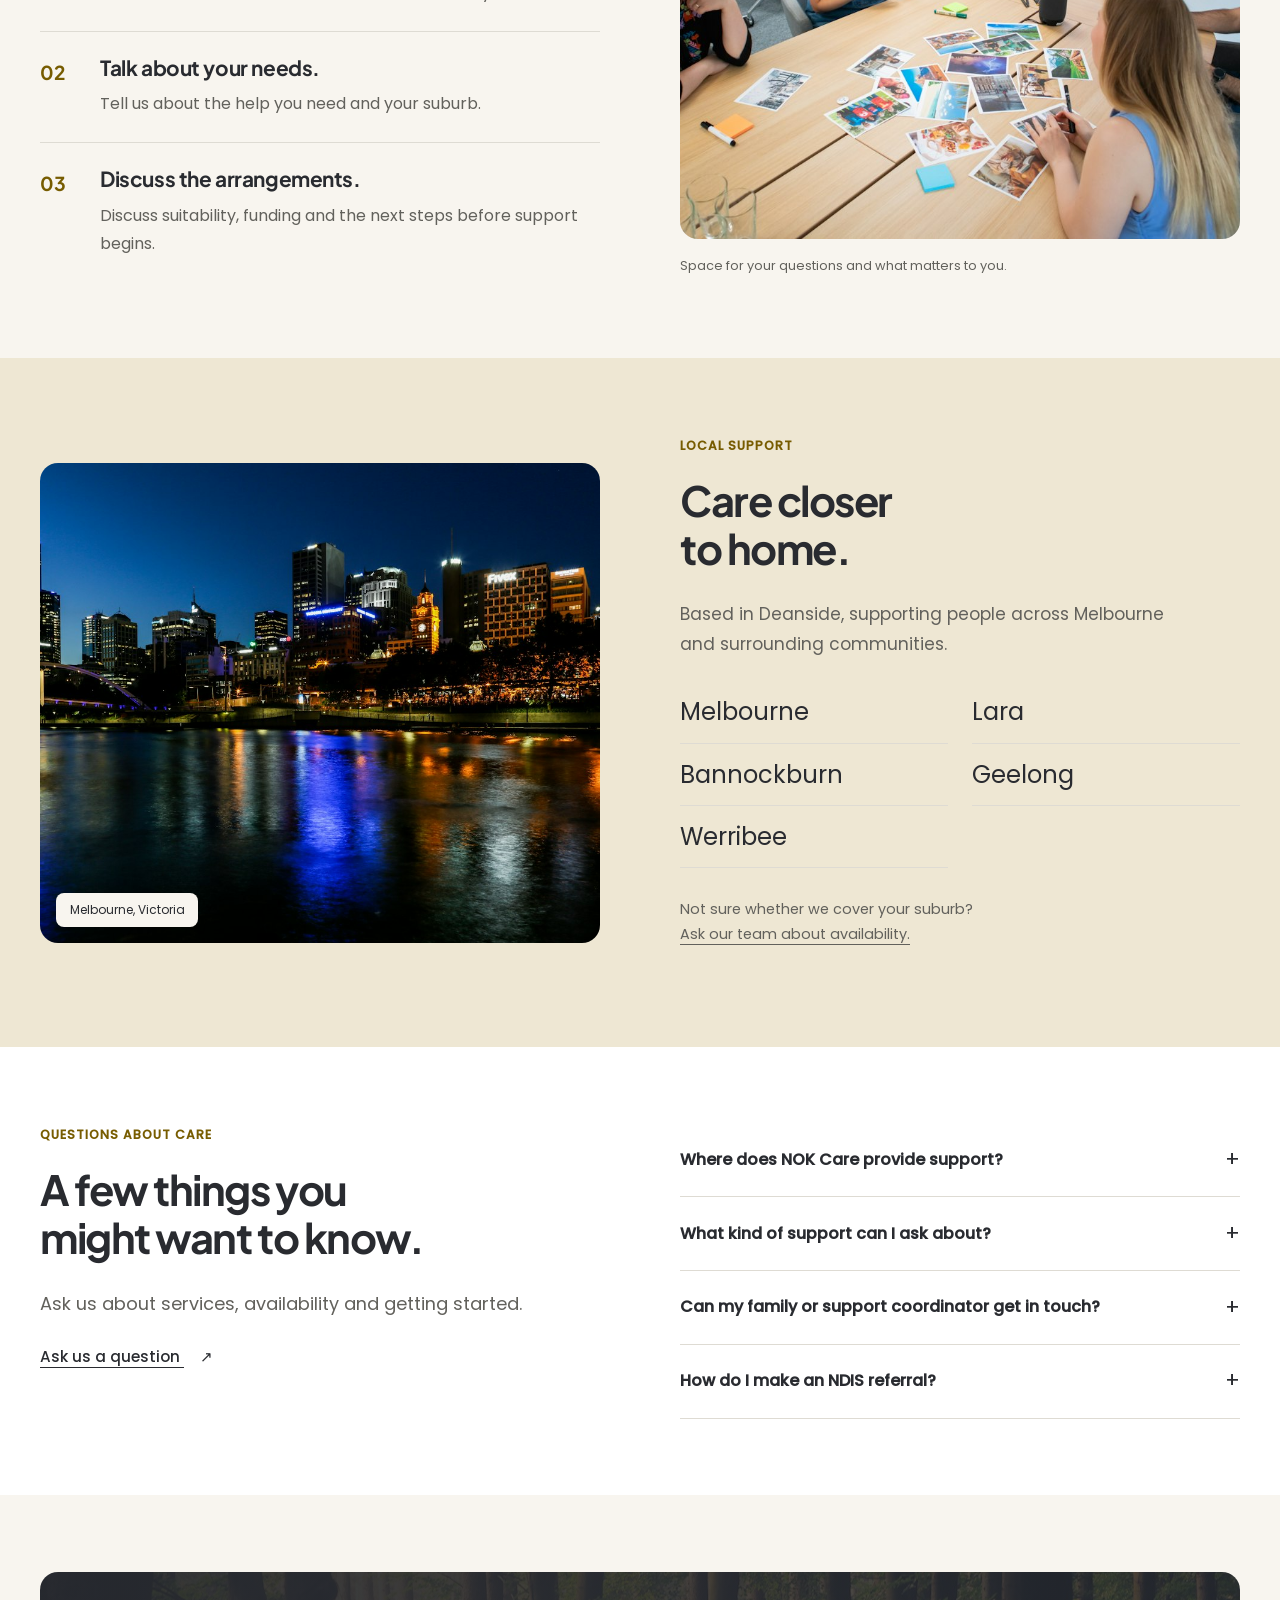
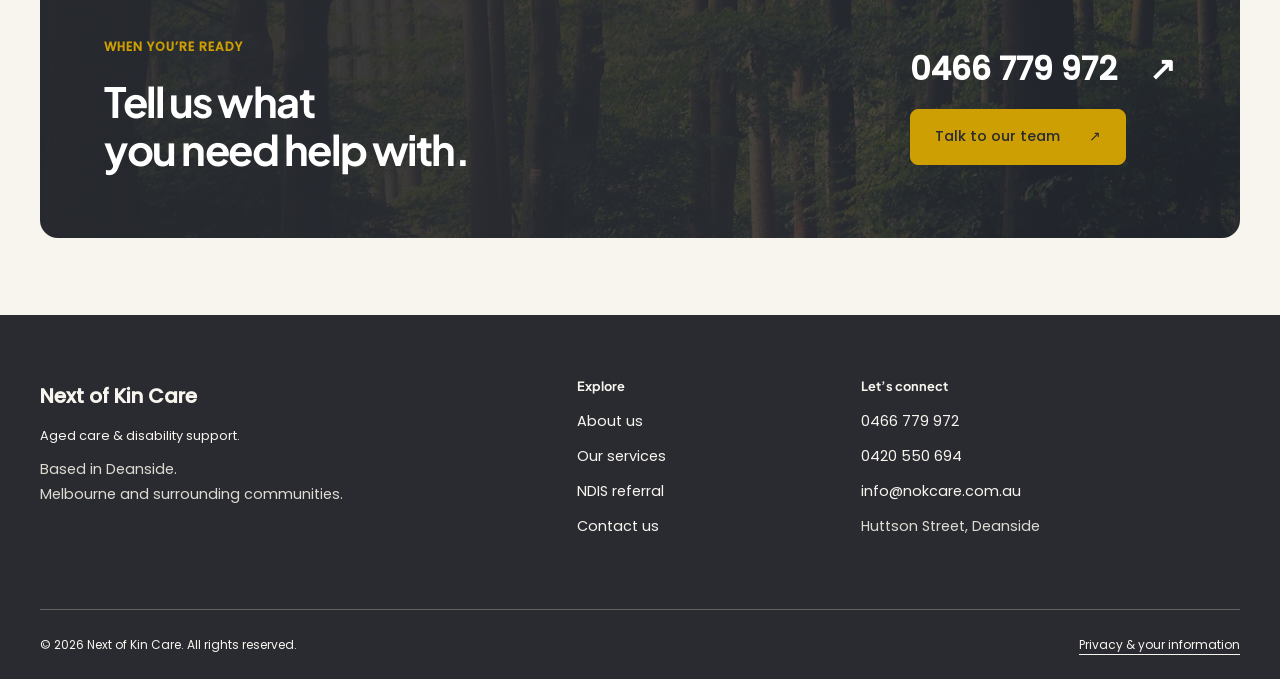
==== commit c87f8c11: "Add photography and varied image-led sections to the homepage" ====
--- a/index.html
+++ b/index.html
@@ -4,8 +4,8 @@
 <div class="container header-inner"><a class="brand" href="index.html" aria-label="Next of Kin Care home"><img src="assets/images/nok-care-logo.png" alt="Next of Kin Care" width="375" height="286"></a><button type="button" class="menu-toggle" aria-expanded="false" aria-controls="main-nav" hidden>Menu <span aria-hidden="true">☰</span></button><nav id="main-nav" aria-label="Main navigation"><a href="index.html" aria-current="page">Home</a><a href="about.html">About us</a><a href="services.html">Services</a><a href="contact.html">Contact us</a><a class="button button-small" href="referral.html">NDIS referral <span aria-hidden="true">↗</span></a></nav></div></header>
 <main id="main" tabindex="-1"><section class="home-opening"><div class="opening-image"><img src="assets/images/community-care.jpg" alt="Three people sharing a moment together outdoors" width="1100" height="751" fetchpriority="high"></div><div class="container opening-content"><div class="opening-copy"><span class="eyebrow">Next of Kin Care · Melbourne & surrounds</span><h1>Life is yours.<br>We’re here to<br><span>support it.</span></h1><p class="opening-description">Aged care and disability support for everyday life. At home, out in your community, and with your choices at the centre.</p><div class="actions"><a class="button" href="services.html">Explore our services <span aria-hidden="true">↗</span></a><a class="button button-secondary" href="contact.html">Talk to our team</a></div><a class="opening-phone" href="tel:0466779972"><span class="phone-symbol" aria-hidden="true">↗</span><span>Prefer a conversation?<strong>0466 779 972</strong></span></a></div></div></section><div class="container"><ul class="opening-footnote icon-list" role="list" aria-label="Our support services"><li><span class="icon-list-symbol"><svg viewBox="0 0 32 32" width="32" height="32" fill="none" stroke="currentColor" stroke-width="1.5" stroke-linecap="round" stroke-linejoin="round" aria-hidden="true" focusable="false"><path d="M16 21s-10-6-10-12a5 5 0 0 1 10-1 5 5 0 0 1 10 1c0 6-10 12-10 12Z"/><path d="M4 23h5l4 4h8l7-7M9 23l4-5h6a3 3 0 0 1 3 3h-6"/></svg></span><a href="services.html#personal-care">Personal care & daily living</a></li><li><span class="icon-list-symbol"><svg viewBox="0 0 32 32" width="32" height="32" fill="none" stroke="currentColor" stroke-width="1.5" stroke-linecap="round" stroke-linejoin="round" aria-hidden="true" focusable="false"><circle cx="16" cy="9" r="4"/><path d="M9 27v-4a7 7 0 0 1 14 0v4M6 8a3 3 0 0 0 0 6M26 8a3 3 0 0 1 0 6M3 26v-5a5 5 0 0 1 4-5M29 26v-5a5 5 0 0 0-4-5"/></svg></span><a href="services.html#community">Community participation</a></li><li><span class="icon-list-symbol"><svg viewBox="0 0 32 32" width="32" height="32" fill="none" stroke="currentColor" stroke-width="1.5" stroke-linecap="round" stroke-linejoin="round" aria-hidden="true" focusable="false"><path d="M11 6H7v22h18V6h-4M12 4h8v5h-8zM11 18l4 4 7-8"/></svg></span><a href="services.html#disability-support">NDIS support services</a></li></ul></div>
 <section class="section home-introduction"><div class="container introduction-grid"><img class="introduction-image" src="assets/images/family-connection.jpg" alt="Four friends standing together outdoors at sunset" width="1000" height="667" loading="lazy"><div class="introduction-copy"><span class="eyebrow">Get to know NOK Care</span><h2>Support should fit into your life.</h2><p>Next of Kin Care supports people living with disability, recovering from injury and navigating ageing. Our approach begins with your needs and goals.</p><p>Your culture, daily routines and right to choose matter in planning support.</p><a class="text-link" href="about.html">Meet NOK Care <span aria-hidden="true">↗</span></a></div></div></section>
-<section class="section home-services"><div class="container"><div class="section-heading"><div><span class="eyebrow">Our services</span><h2>What support are<br>you looking for?</h2></div></div><div class="support-pathways"><article class="support-pathway"><h3><a href="services.html#aged-care">Aged care support <span aria-hidden="true">↗</span></a></h3><p>Discuss help at home and staying connected as you get older.</p></article><article class="support-pathway"><h3><a href="services.html#disability-support">Disability & NDIS support <span aria-hidden="true">↗</span></a></h3><p>Find daily living, community and NDIS plan support.</p></article></div><div class="service-grid"><article class="service-card" id="personal-care"><span class="number" aria-hidden="true">01</span><a class="service-card-link" href="services.html#personal-care" aria-label="Read about this service: Personal care"><div class="service-copy"><h3>Personal care</h3><p>Respectful support with personal routines, mobility, meals and everyday wellbeing.</p></div><span class="service-card-action"><span class="service-link-label">Read about this service</span><span class="service-arrow" aria-hidden="true">↗</span></span></a></article><article class="service-card" id="daily-living"><span class="number" aria-hidden="true">02</span><a class="service-card-link" href="services.html#daily-living" aria-label="Read about this service: Daily living &amp; life skills"><div class="service-copy"><h3>Daily living &amp; life skills</h3><p>Build practical skills for everyday independence, including cooking, budgeting and daily routines.</p></div><span class="service-card-action"><span class="service-link-label">Read about this service</span><span class="service-arrow" aria-hidden="true">↗</span></span></a></article><article class="service-card" id="community"><span class="number" aria-hidden="true">03</span><a class="service-card-link" href="services.html#community" aria-label="Read about this service: Community participation"><div class="service-copy"><h3>Community participation</h3><p>Stay connected through social, recreational, cultural and community activities.</p></div><span class="service-card-action"><span class="service-link-label">Read about this service</span><span class="service-arrow" aria-hidden="true">↗</span></span></a></article></div><a class="text-link services-more" href="services.html">View all services <span aria-hidden="true">↗</span></a></div></section>
-<section class="section getting-started"><div class="container"><div class="section-heading"><div><span class="eyebrow">Getting started</span><h2>Let’s work out<br>your next step.</h2></div></div><ol class="steps process-list" role="list"><li class="step"><span>01 / GET IN TOUCH</span><h3>Start with a question.</h3><p>Call or email to ask about services and availability.</p></li><li class="step"><span>02 / EXPLORE OPTIONS</span><h3>Talk about your needs.</h3><p>Tell us about the help you need and your suburb.</p></li><li class="step"><span>03 / PLAN TOGETHER</span><h3>Discuss the arrangements.</h3><p>Discuss suitability, funding and the next steps before support begins.</p></li></ol></div></section>
-<section class="section local-section"><div class="container local-grid"><div><span class="eyebrow">Local support</span><h2>Care closer<br>to home.</h2><p>Based in Deanside, supporting people across Melbourne and surrounding communities.</p></div><div class="local-areas"><div class="pills"><span class="pill">Melbourne</span><span class="pill">Lara</span><span class="pill">Bannockburn</span><span class="pill">Geelong</span><span class="pill">Werribee</span></div><p>Not sure whether we cover your suburb?<br><a href="contact.html">Ask our team about availability.</a></p></div></div></section>
+<section class="section home-services"><div class="container"><div class="section-heading"><div><span class="eyebrow">Our services</span><h2>What support are<br>you looking for?</h2></div></div><div class="support-pathways"><article class="support-pathway"><img class="pathway-photo pathway-photo-aged" src="assets/images/aged-care-companionship.jpg" alt="An older couple sharing a hug outdoors" width="900" height="1350" loading="lazy"><h3><a href="services.html#aged-care">Aged care support <span aria-hidden="true">↗</span></a></h3><p>Discuss help at home and staying connected as you get older.</p></article><article class="support-pathway"><img class="pathway-photo" src="assets/images/community-connections.jpg" alt="Friends spending time together outdoors" width="900" height="506" loading="lazy"><h3><a href="services.html#disability-support">Disability & NDIS support <span aria-hidden="true">↗</span></a></h3><p>Find daily living, community and NDIS plan support.</p></article></div><div class="service-grid"><article class="service-card" id="personal-care"><span class="number" aria-hidden="true">01</span><a class="service-card-link" href="services.html#personal-care" aria-label="Read about this service: Personal care"><div class="service-copy"><h3>Personal care</h3><p>Respectful support with personal routines, mobility, meals and everyday wellbeing.</p></div><span class="service-card-action"><span class="service-link-label">Read about this service</span><span class="service-arrow" aria-hidden="true">↗</span></span></a></article><article class="service-card" id="daily-living"><span class="number" aria-hidden="true">02</span><a class="service-card-link" href="services.html#daily-living" aria-label="Read about this service: Daily living &amp; life skills"><div class="service-copy"><h3>Daily living &amp; life skills</h3><p>Build practical skills for everyday independence, including cooking, budgeting and daily routines.</p></div><span class="service-card-action"><span class="service-link-label">Read about this service</span><span class="service-arrow" aria-hidden="true">↗</span></span></a></article><article class="service-card" id="community"><span class="number" aria-hidden="true">03</span><a class="service-card-link" href="services.html#community" aria-label="Read about this service: Community participation"><div class="service-copy"><h3>Community participation</h3><p>Stay connected through social, recreational, cultural and community activities.</p></div><span class="service-card-action"><span class="service-link-label">Read about this service</span><span class="service-arrow" aria-hidden="true">↗</span></span></a></article></div><a class="text-link services-more" href="services.html">View all services <span aria-hidden="true">↗</span></a></div></section>
+<section class="section getting-started"><div class="container getting-started-grid"><div class="getting-started-copy"><div class="section-heading"><div><span class="eyebrow">Getting started</span><h2>Let’s work out<br>your next step.</h2></div></div><ol class="steps process-list" role="list"><li class="step"><span class="step-number" aria-hidden="true">01</span><h3>Start with a question.</h3><p>Call or email to ask about services and availability.</p></li><li class="step"><span class="step-number" aria-hidden="true">02</span><h3>Talk about your needs.</h3><p>Tell us about the help you need and your suburb.</p></li><li class="step"><span class="step-number" aria-hidden="true">03</span><h3>Discuss the arrangements.</h3><p>Discuss suitability, funding and the next steps before support begins.</p></li></ol></div><figure class="getting-started-visual"><img src="assets/images/planning-together.jpg" alt="A group sharing ideas and talking around a table" width="1100" height="733" loading="lazy"><figcaption>Space for your questions and what matters to you.</figcaption></figure></div></section>
+<section class="section local-section"><div class="container local-feature"><figure class="local-photo"><img src="assets/images/melbourne-river.jpg" alt="Melbourne skyline and lights reflected in the Yarra River" width="1200" height="800" loading="lazy"><figcaption>Melbourne, Victoria</figcaption></figure><div><span class="eyebrow">Local support</span><h2>Care closer<br>to home.</h2><p>Based in Deanside, supporting people across Melbourne and surrounding communities.</p><div class="local-areas"><div class="pills"><span class="pill">Melbourne</span><span class="pill">Lara</span><span class="pill">Bannockburn</span><span class="pill">Geelong</span><span class="pill">Werribee</span></div><p>Not sure whether we cover your suburb?<br><a href="contact.html">Ask our team about availability.</a></p></div></div></div></section>
 <section class="section white"><div class="container split"><div><span class="eyebrow">Questions about care</span><h2>A few things you<br>might want to know.</h2><p class="lead">Ask us about services, availability and getting started.</p><a class="text-link" href="contact.html">Ask us a question <span aria-hidden="true">↗</span></a></div><div class="faq"><details><summary>Where does NOK Care provide support?</summary><p>Our listed service areas are Melbourne, Lara, Bannockburn, Geelong and Werribee. Contact us to discuss availability in your suburb.</p></details><details><summary>What kind of support can I ask about?</summary><p>Explore daily living, personal activities, household help, transport, community participation and NDIS services on our services page. Our team can discuss your individual needs and current availability.</p></details><details><summary>Can my family or support coordinator get in touch?</summary><p>You, a family member or a support coordinator can contact NOK Care to discuss the next steps. Please call before sharing any personal referral documents.</p></details><details><summary>How do I make an NDIS referral?</summary><p>Visit our referral page and call the team to discuss a secure way to proceed. Online referral collection is not yet available on this website.</p></details></div></div></section><section class="section"><div class="container cta"><div><span class="eyebrow">When you’re ready</span><h2>Tell us what<br>you need help with.</h2></div><div><a class="cta-phone" href="tel:0466779972">0466 779 972 <span aria-hidden="true">↗</span></a><a class="button" href="contact.html">Talk to our team <span aria-hidden="true">↗</span></a></div></div></section></main><footer class="site-footer"><div class="container footer-grid"><div><a class="footer-brand" href="index.html">Next of Kin Care<span>Aged care & disability support.</span></a><p>Based in Deanside.<br>Melbourne and surrounding communities.</p></div><div><h2>Explore</h2><a href="about.html">About us</a><a href="services.html">Our services</a><a href="referral.html">NDIS referral</a><a href="contact.html">Contact us</a></div><div><h2>Let’s connect</h2><a href="tel:0466779972">0466 779 972</a><a href="tel:0420550694">0420 550 694</a><a href="mailto:info@nokcare.com.au">info@nokcare.com.au</a><p>Huttson Street, Deanside</p></div></div><div class="container footer-bottom"><span>© 2026 Next of Kin Care. All rights reserved.</span><a href="contact.html#privacy">Privacy & your information</a></div></footer>
 </body></html>
--- a/css/layout.css
+++ b/css/layout.css
@@ -66,8 +66,22 @@
   .reveal.is-pending { opacity: 0; transform: translateY(16px); }
 }
 
-.home-services .support-pathway { padding-block: 1.25rem; }
-.home-services .support-pathway h3 { margin-bottom: .5rem; }
-.getting-started .steps { gap: 1rem; margin-top: 1.5rem; }
-.getting-started .step { padding-block: 1rem; }
-.getting-started .step h3 { margin-block: .75rem; }
+.home-services .support-pathway { position: relative; padding: 0 0 1.5rem; background: var(--warm); border: 1px solid var(--line); border-radius: var(--radius); overflow: hidden; }
+.home-services .support-pathway h3 { padding: 1.5rem 1.5rem 0; margin-bottom: .75rem; }
+.home-services .support-pathway h3 a::after { content: ''; position: absolute; inset: 0; }
+.home-services .support-pathway p { padding-inline: 1.5rem; }
+.pathway-photo { width: 100%; height: 250px; object-position: center 65%; }
+.pathway-photo-aged { object-position: center 15%; }
+.getting-started-grid { display: grid; align-items: center; gap: 2.5rem; }
+.getting-started .steps { grid-template-columns: 1fr; gap: 0; margin-top: 1.5rem; }
+.getting-started .step { display: grid; grid-template-columns: 44px minmax(0, 1fr); column-gap: 1rem; padding-block: 1.5rem; }
+.getting-started .step-number { grid-row: span 2; font-family: var(--font-heading); font-weight: 700; font-size: 1.2rem; }
+.getting-started .step h3 { margin: 0 0 .65rem; }
+.getting-started .step p { margin-bottom: 0; }
+.getting-started-visual img { width: 100%; height: 360px; border-radius: var(--radius); object-position: center; }
+.getting-started-visual figcaption { margin-top: 1rem; font-size: .8rem; color: var(--muted); }
+.local-feature { display: grid; gap: 2.5rem; align-items: center; }
+.local-photo { position: relative; }
+.local-photo img { width: 100%; height: 320px; border-radius: var(--radius); }
+.local-photo figcaption { position: absolute; left: 1rem; bottom: 1rem; padding: .4rem .85rem; font-size: .75rem; background: var(--warm); color: var(--ink); border-radius: var(--small-radius); }
+.local-feature > div > p { max-width: 500px; color: var(--muted); }
--- a/css/responsive.css
+++ b/css/responsive.css
@@ -1,4 +1,7 @@
 @media (min-width: 700px) {
+  .getting-started-grid, .local-feature { grid-template-columns: 1fr 1fr; gap: 3rem; }
+  .getting-started-visual img { height: 520px; }
+  .local-photo img { height: 480px; }
   .support-pathways { grid-template-columns: repeat(2, minmax(0, 1fr)); gap: 3rem; }
   .opening-footnote { grid-template-columns: repeat(3, minmax(0, 1fr)); gap: 2rem; }
   .introduction-grid { grid-template-columns: 1fr 1fr; gap: 3rem; }
@@ -14,6 +17,7 @@
   .local-grid { grid-template-columns: 1fr 1fr; gap: 4rem; }
 }
 @media (min-width: 1000px) {
+  .getting-started-grid, .local-feature { gap: 5rem; }
   .introduction-grid { gap: 5rem; }
   .introduction-image { height: 480px; }
   .editorial-row, .page-heading { grid-template-columns: 1fr 2.6fr; gap: 4rem; }
@@ -40,6 +44,10 @@
   .home-services .editorial-row > div:first-child .text-link { margin-bottom: 1rem; }
 }
 @media (max-width: 699px) {
+  .pathway-photo { height: 190px; }
+  .getting-started-visual { order: -1; }
+  .getting-started-visual img { height: 260px; }
+  .local-photo img { height: 240px; }
   .introduction-image { height: auto; aspect-ratio: 3 / 2; }
   .home-services .section-heading { margin-bottom: 1.5rem; }
   .cta { background-image: linear-gradient(var(--cta-scrim-strong), var(--cta-scrim-strong)), url('../assets/images/nature.jpg'); }
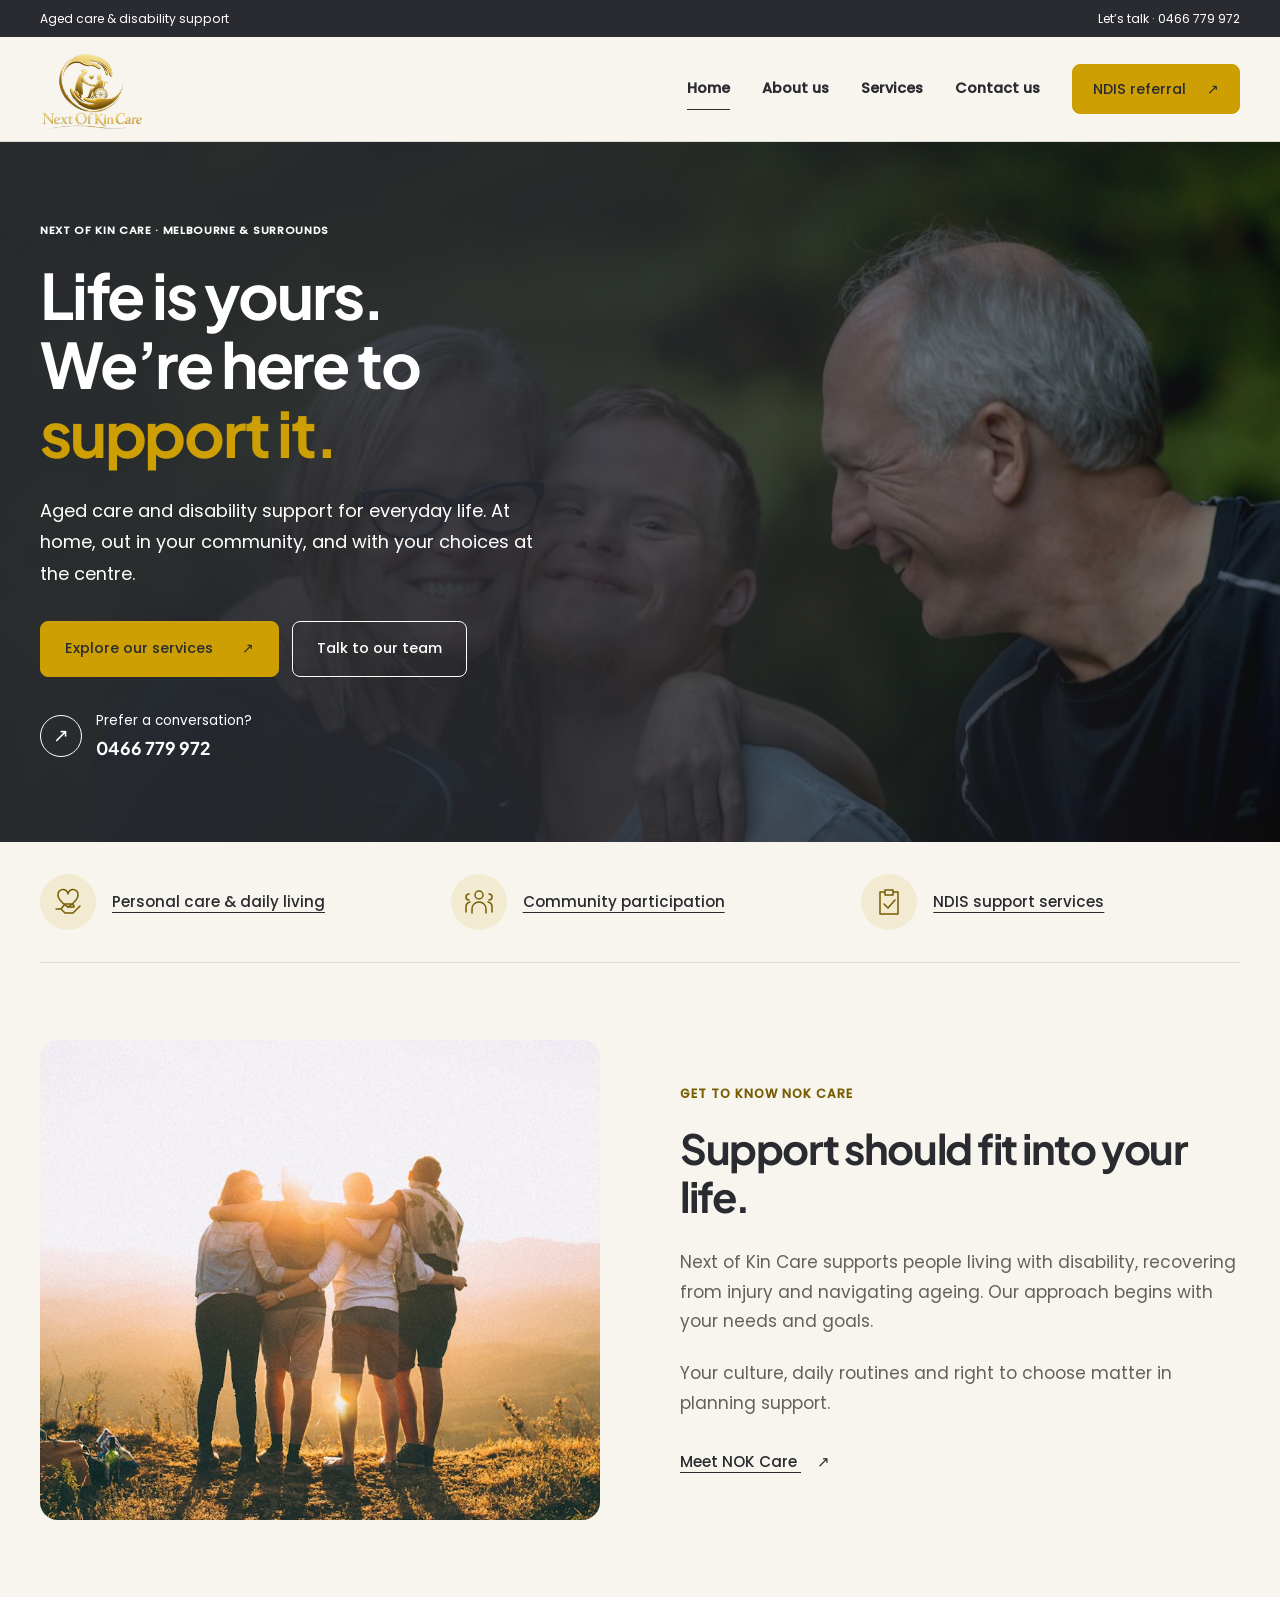
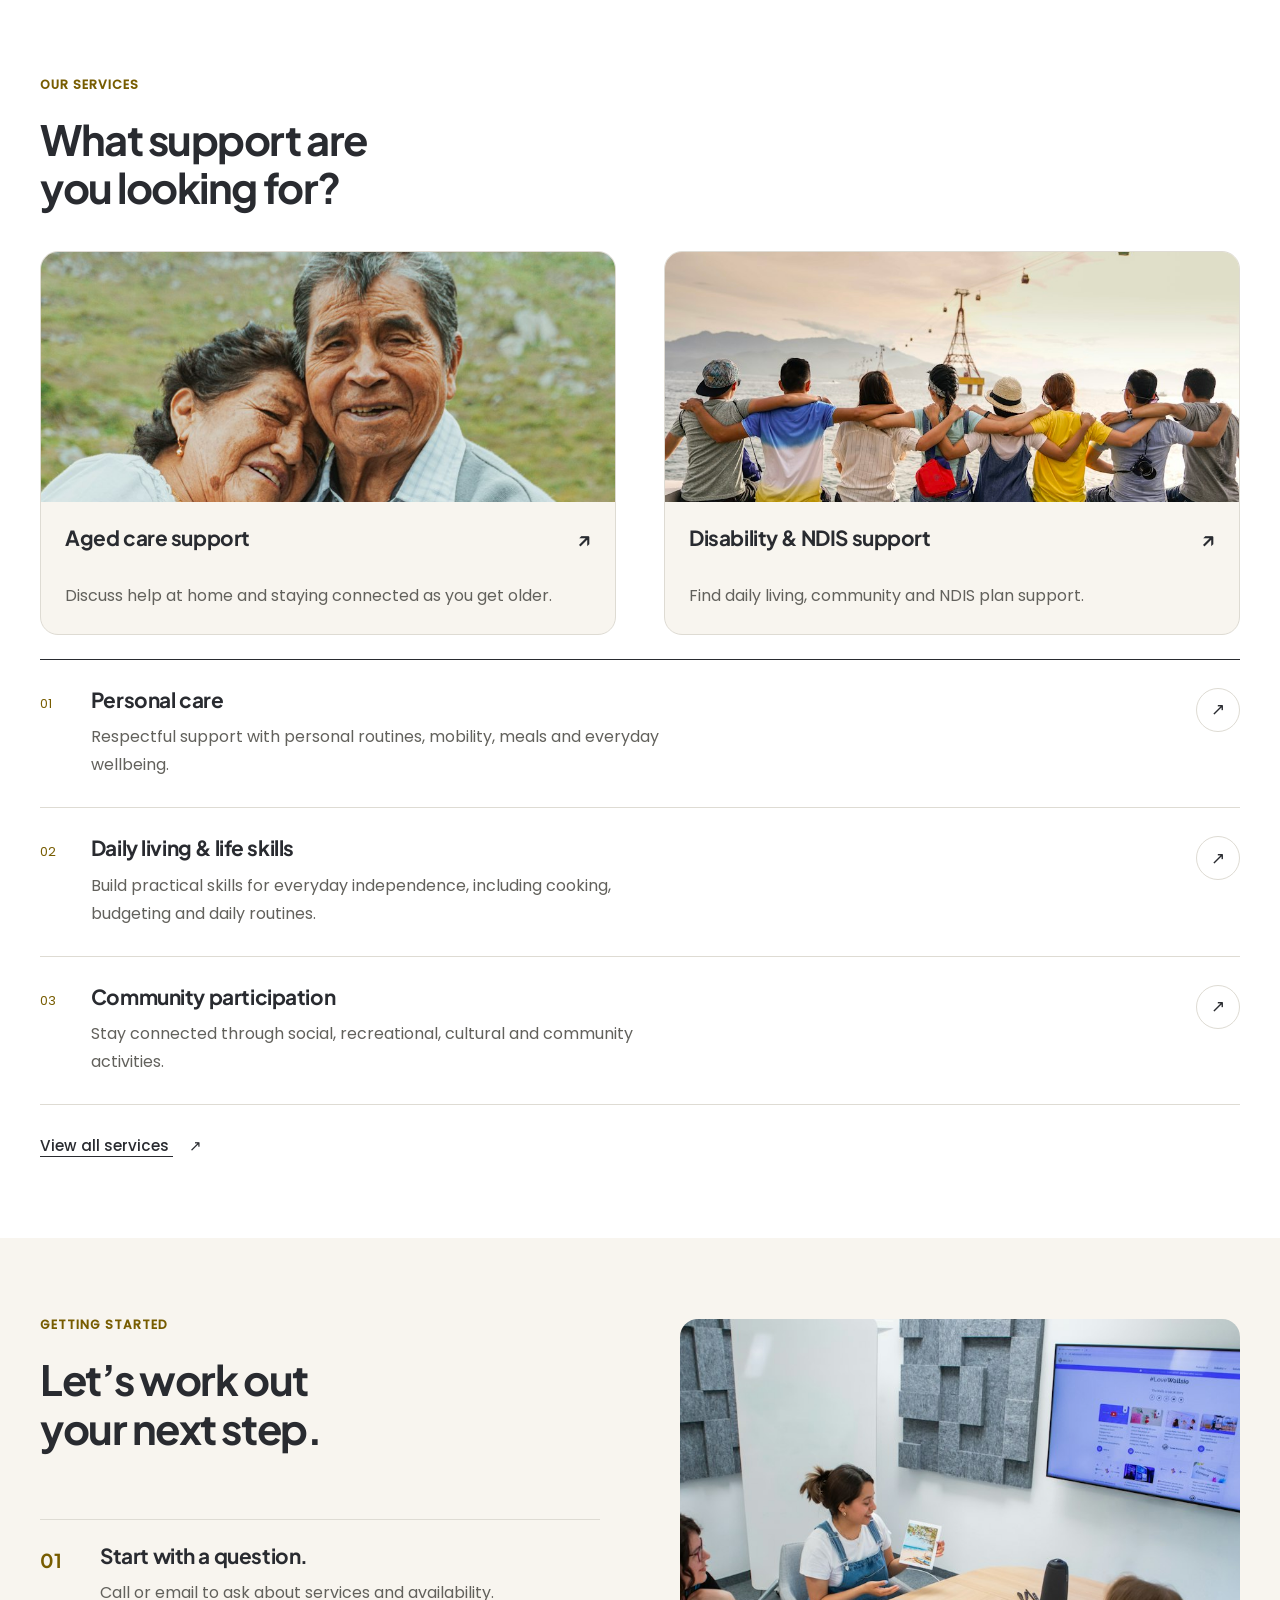
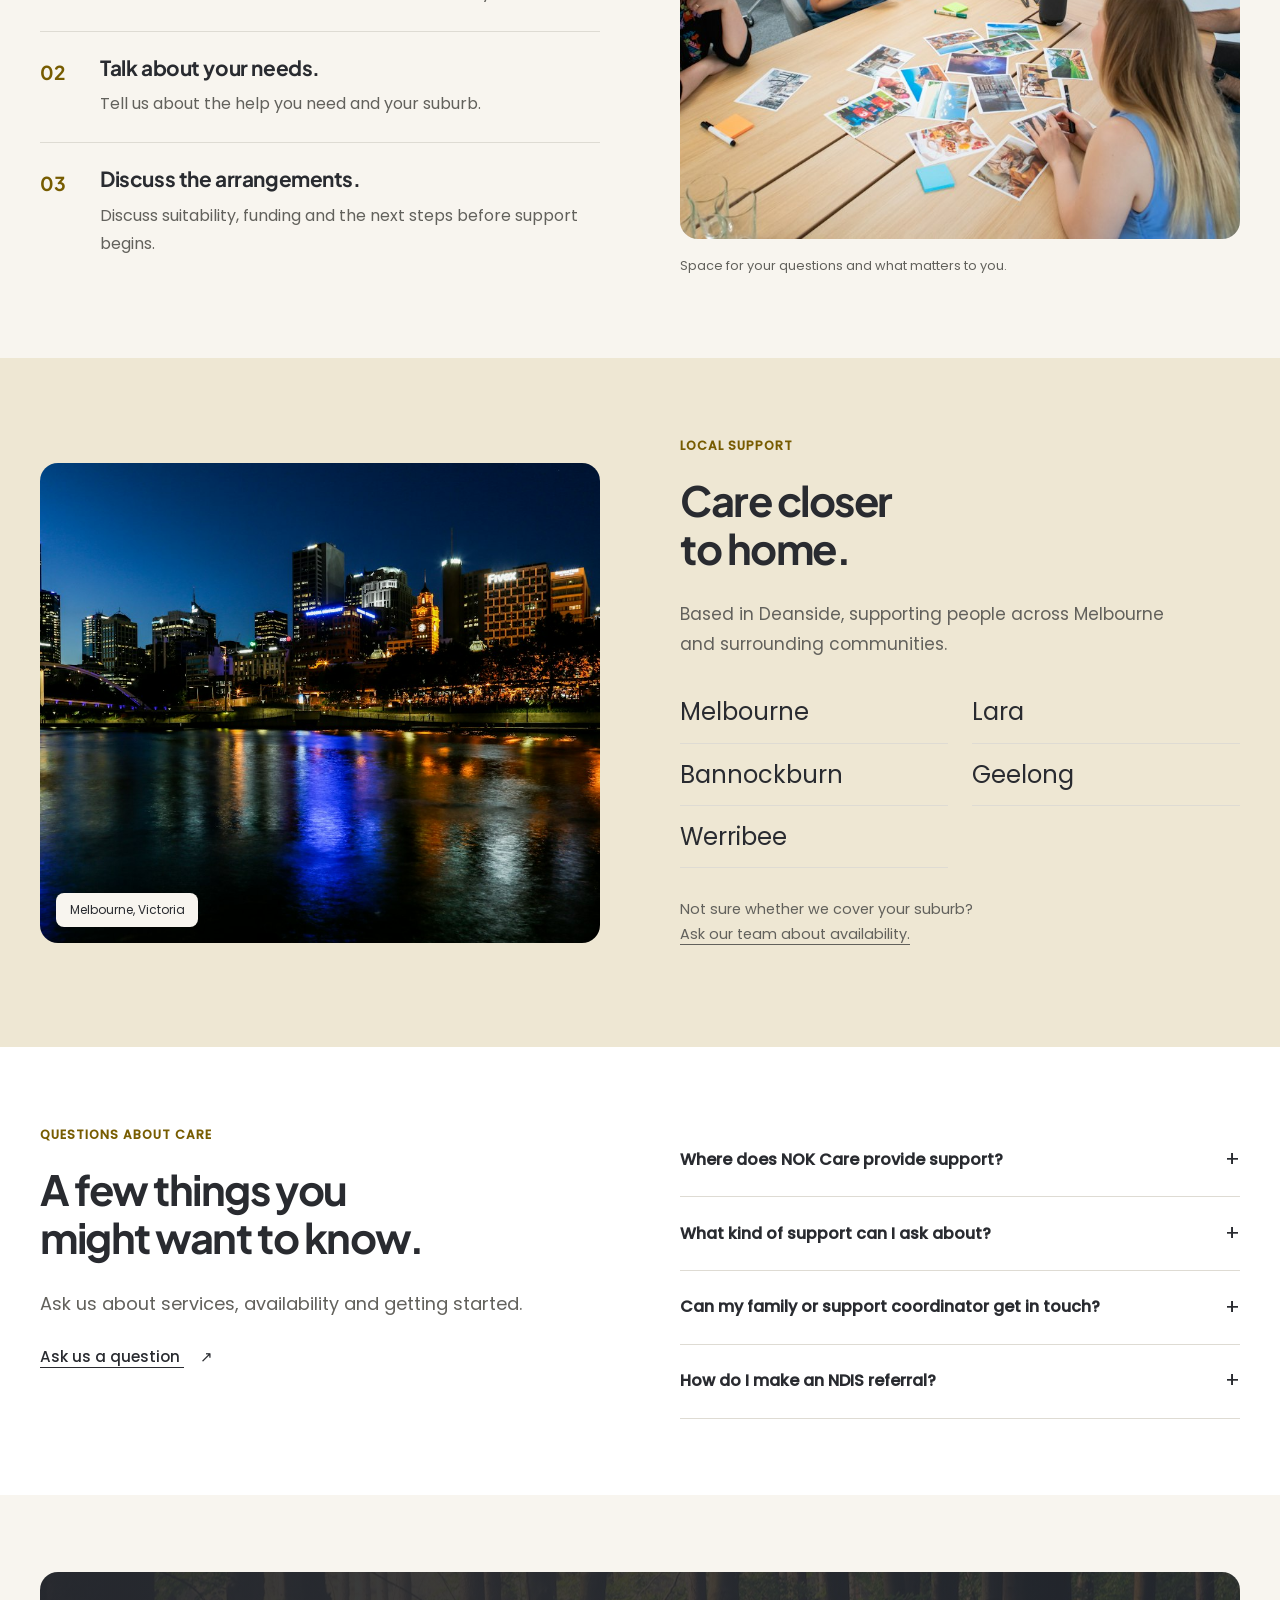
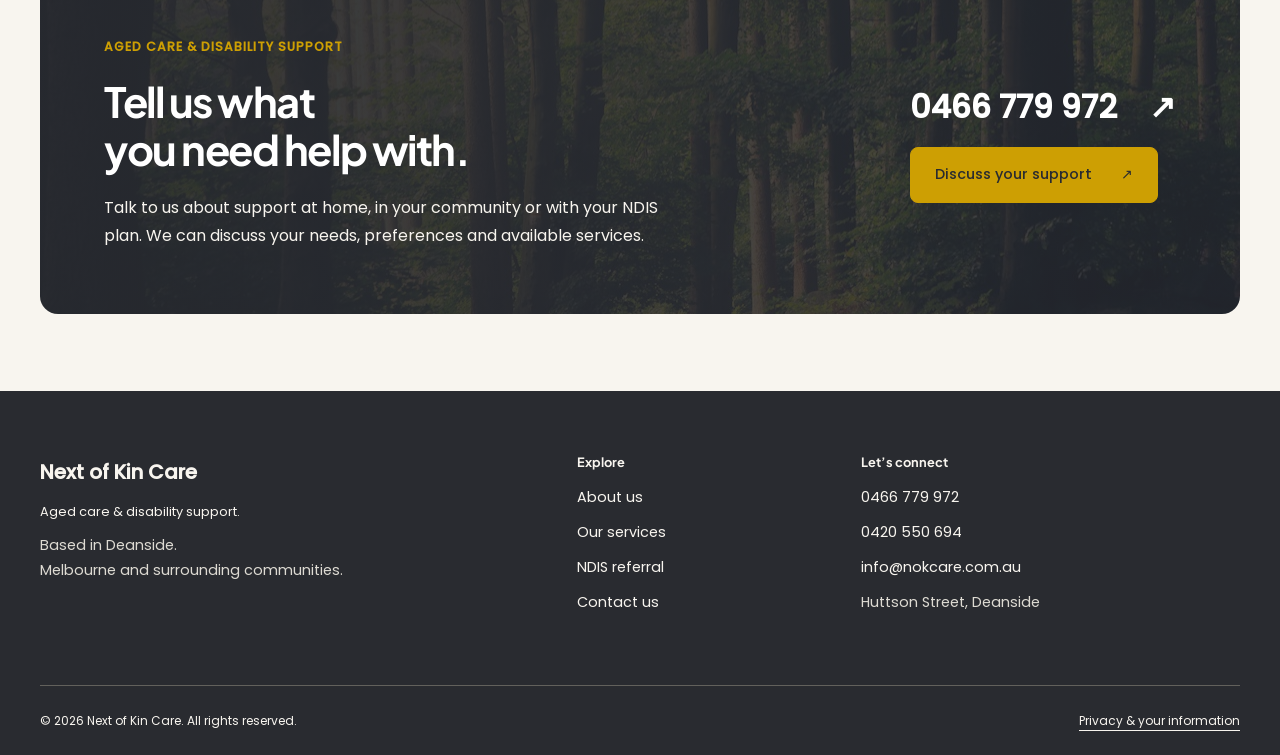
==== commit 845e546e: "Use the shared detailed contact CTA on the homepage" ====
--- a/index.html
+++ b/index.html
@@ -1,11 +1,9 @@
 <!doctype html>
 <html lang="en-AU"><head><meta charset="utf-8"><meta name="viewport" content="width=device-width, initial-scale=1"><title>Next of Kin Care | Aged Care &amp; Disability Support</title><meta name="description" content="Explore personalised aged care and disability support with NOK Care in Melbourne, Lara, Bannockburn, Geelong and Werribee."><meta name="theme-color" content="#F8F5EF"><meta property="og:title" content="Next of Kin Care | Aged Care &amp; Disability Support"><meta property="og:description" content="Explore personalised aged care and disability support with NOK Care in Melbourne, Lara, Bannockburn, Geelong and Werribee."><meta property="og:type" content="website"><link rel="icon" href="assets/icons/favicon.svg" type="image/svg+xml"><link rel="stylesheet" href="css/brand.css"><link rel="stylesheet" href="css/global.css"><link rel="stylesheet" href="css/components.css"><link rel="stylesheet" href="css/layout.css"><link rel="stylesheet" href="css/responsive.css"><script type="module" src="js/main.js"></script></head><body class="page-index"><a class="skip-link" href="#main">Skip to content</a>
 <header class="site-header"><div class="utility"><div class="container"><span>Aged care & disability support</span><a href="tel:0466779972">Let’s talk · 0466 779 972</a></div></div>
-<div class="container header-inner"><a class="brand" href="index.html" aria-label="Next of Kin Care home"><img src="assets/images/nok-care-logo.png" alt="Next of Kin Care" width="375" height="286"></a><button type="button" class="menu-toggle" aria-expanded="false" aria-controls="main-nav" hidden>Menu <span aria-hidden="true">☰</span></button><nav id="main-nav" aria-label="Main navigation"><a href="index.html" aria-current="page">Home</a><a href="about.html">About us</a><a href="services.html">Services</a><a href="contact.html">Contact us</a><a class="button button-small" href="referral.html">NDIS referral <span aria-hidden="true">↗</span></a></nav></div></header>
-<main id="main" tabindex="-1"><section class="home-opening"><div class="opening-image"><img src="assets/images/community-care.jpg" alt="Three people sharing a moment together outdoors" width="1100" height="751" fetchpriority="high"></div><div class="container opening-content"><div class="opening-copy"><span class="eyebrow">Next of Kin Care · Melbourne & surrounds</span><h1>Life is yours.<br>We’re here to<br><span>support it.</span></h1><p class="opening-description">Aged care and disability support for everyday life. At home, out in your community, and with your choices at the centre.</p><div class="actions"><a class="button" href="services.html">Explore our services <span aria-hidden="true">↗</span></a><a class="button button-secondary" href="contact.html">Talk to our team</a></div><a class="opening-phone" href="tel:0466779972"><span class="phone-symbol" aria-hidden="true">↗</span><span>Prefer a conversation?<strong>0466 779 972</strong></span></a></div></div></section><div class="container"><ul class="opening-footnote icon-list" role="list" aria-label="Our support services"><li><span class="icon-list-symbol"><svg viewBox="0 0 32 32" width="32" height="32" fill="none" stroke="currentColor" stroke-width="1.5" stroke-linecap="round" stroke-linejoin="round" aria-hidden="true" focusable="false"><path d="M16 21s-10-6-10-12a5 5 0 0 1 10-1 5 5 0 0 1 10 1c0 6-10 12-10 12Z"/><path d="M4 23h5l4 4h8l7-7M9 23l4-5h6a3 3 0 0 1 3 3h-6"/></svg></span><a href="services.html#personal-care">Personal care & daily living</a></li><li><span class="icon-list-symbol"><svg viewBox="0 0 32 32" width="32" height="32" fill="none" stroke="currentColor" stroke-width="1.5" stroke-linecap="round" stroke-linejoin="round" aria-hidden="true" focusable="false"><circle cx="16" cy="9" r="4"/><path d="M9 27v-4a7 7 0 0 1 14 0v4M6 8a3 3 0 0 0 0 6M26 8a3 3 0 0 1 0 6M3 26v-5a5 5 0 0 1 4-5M29 26v-5a5 5 0 0 0-4-5"/></svg></span><a href="services.html#community">Community participation</a></li><li><span class="icon-list-symbol"><svg viewBox="0 0 32 32" width="32" height="32" fill="none" stroke="currentColor" stroke-width="1.5" stroke-linecap="round" stroke-linejoin="round" aria-hidden="true" focusable="false"><path d="M11 6H7v22h18V6h-4M12 4h8v5h-8zM11 18l4 4 7-8"/></svg></span><a href="services.html#disability-support">NDIS support services</a></li></ul></div>
+<div class="container header-inner"><a class="brand" href="index.html" aria-label="Next of Kin Care home"><img src="assets/images/nok-care-logo.png" alt="Next of Kin Care" width="375" height="286"></a><button type="button" class="menu-toggle" aria-expanded="false" aria-controls="main-nav" hidden>Menu <span aria-hidden="true">☰</span></button><nav id="main-nav" aria-label="Main navigation"><a href="index.html" aria-current="page">Home</a><a href="about.html">About us</a><a href="services.html">Services</a><a href="contact.html">Contact us</a><a class="button button-small" href="referral.html">NDIS referral <span aria-hidden="true">↗</span></a></nav></div></header><main id="main" tabindex="-1"><section class="home-opening"><div class="opening-image"><img src="assets/images/community-care.jpg" alt="Three people sharing a moment together outdoors" width="1100" height="751" fetchpriority="high"></div><div class="container opening-content"><div class="opening-copy"><span class="eyebrow">Next of Kin Care · Melbourne & surrounds</span><h1>Life is yours.<br>We’re here to<br><span>support it.</span></h1><p class="opening-description">Aged care and disability support for everyday life. At home, out in your community, and with your choices at the centre.</p><div class="actions"><a class="button" href="services.html">Explore our services <span aria-hidden="true">↗</span></a><a class="button button-secondary" href="contact.html">Talk to our team</a></div><a class="opening-phone" href="tel:0466779972"><span class="phone-symbol" aria-hidden="true">↗</span><span>Prefer a conversation?<strong>0466 779 972</strong></span></a></div></div></section><div class="container"><ul class="opening-footnote icon-list" role="list" aria-label="Our support services"><li><span class="icon-list-symbol"><svg viewBox="0 0 32 32" width="32" height="32" fill="none" stroke="currentColor" stroke-width="1.5" stroke-linecap="round" stroke-linejoin="round" aria-hidden="true" focusable="false"><path d="M16 21s-10-6-10-12a5 5 0 0 1 10-1 5 5 0 0 1 10 1c0 6-10 12-10 12Z"/><path d="M4 23h5l4 4h8l7-7M9 23l4-5h6a3 3 0 0 1 3 3h-6"/></svg></span><a href="services.html#personal-care">Personal care & daily living</a></li><li><span class="icon-list-symbol"><svg viewBox="0 0 32 32" width="32" height="32" fill="none" stroke="currentColor" stroke-width="1.5" stroke-linecap="round" stroke-linejoin="round" aria-hidden="true" focusable="false"><circle cx="16" cy="9" r="4"/><path d="M9 27v-4a7 7 0 0 1 14 0v4M6 8a3 3 0 0 0 0 6M26 8a3 3 0 0 1 0 6M3 26v-5a5 5 0 0 1 4-5M29 26v-5a5 5 0 0 0-4-5"/></svg></span><a href="services.html#community">Community participation</a></li><li><span class="icon-list-symbol"><svg viewBox="0 0 32 32" width="32" height="32" fill="none" stroke="currentColor" stroke-width="1.5" stroke-linecap="round" stroke-linejoin="round" aria-hidden="true" focusable="false"><path d="M11 6H7v22h18V6h-4M12 4h8v5h-8zM11 18l4 4 7-8"/></svg></span><a href="services.html#disability-support">NDIS support services</a></li></ul></div>
 <section class="section home-introduction"><div class="container introduction-grid"><img class="introduction-image" src="assets/images/family-connection.jpg" alt="Four friends standing together outdoors at sunset" width="1000" height="667" loading="lazy"><div class="introduction-copy"><span class="eyebrow">Get to know NOK Care</span><h2>Support should fit into your life.</h2><p>Next of Kin Care supports people living with disability, recovering from injury and navigating ageing. Our approach begins with your needs and goals.</p><p>Your culture, daily routines and right to choose matter in planning support.</p><a class="text-link" href="about.html">Meet NOK Care <span aria-hidden="true">↗</span></a></div></div></section>
 <section class="section home-services"><div class="container"><div class="section-heading"><div><span class="eyebrow">Our services</span><h2>What support are<br>you looking for?</h2></div></div><div class="support-pathways"><article class="support-pathway"><img class="pathway-photo pathway-photo-aged" src="assets/images/aged-care-companionship.jpg" alt="An older couple sharing a hug outdoors" width="900" height="1350" loading="lazy"><h3><a href="services.html#aged-care">Aged care support <span aria-hidden="true">↗</span></a></h3><p>Discuss help at home and staying connected as you get older.</p></article><article class="support-pathway"><img class="pathway-photo" src="assets/images/community-connections.jpg" alt="Friends spending time together outdoors" width="900" height="506" loading="lazy"><h3><a href="services.html#disability-support">Disability & NDIS support <span aria-hidden="true">↗</span></a></h3><p>Find daily living, community and NDIS plan support.</p></article></div><div class="service-grid"><article class="service-card" id="personal-care"><span class="number" aria-hidden="true">01</span><a class="service-card-link" href="services.html#personal-care" aria-label="Read about this service: Personal care"><div class="service-copy"><h3>Personal care</h3><p>Respectful support with personal routines, mobility, meals and everyday wellbeing.</p></div><span class="service-card-action"><span class="service-link-label">Read about this service</span><span class="service-arrow" aria-hidden="true">↗</span></span></a></article><article class="service-card" id="daily-living"><span class="number" aria-hidden="true">02</span><a class="service-card-link" href="services.html#daily-living" aria-label="Read about this service: Daily living &amp; life skills"><div class="service-copy"><h3>Daily living &amp; life skills</h3><p>Build practical skills for everyday independence, including cooking, budgeting and daily routines.</p></div><span class="service-card-action"><span class="service-link-label">Read about this service</span><span class="service-arrow" aria-hidden="true">↗</span></span></a></article><article class="service-card" id="community"><span class="number" aria-hidden="true">03</span><a class="service-card-link" href="services.html#community" aria-label="Read about this service: Community participation"><div class="service-copy"><h3>Community participation</h3><p>Stay connected through social, recreational, cultural and community activities.</p></div><span class="service-card-action"><span class="service-link-label">Read about this service</span><span class="service-arrow" aria-hidden="true">↗</span></span></a></article></div><a class="text-link services-more" href="services.html">View all services <span aria-hidden="true">↗</span></a></div></section>
 <section class="section getting-started"><div class="container getting-started-grid"><div class="getting-started-copy"><div class="section-heading"><div><span class="eyebrow">Getting started</span><h2>Let’s work out<br>your next step.</h2></div></div><ol class="steps process-list" role="list"><li class="step"><span class="step-number" aria-hidden="true">01</span><h3>Start with a question.</h3><p>Call or email to ask about services and availability.</p></li><li class="step"><span class="step-number" aria-hidden="true">02</span><h3>Talk about your needs.</h3><p>Tell us about the help you need and your suburb.</p></li><li class="step"><span class="step-number" aria-hidden="true">03</span><h3>Discuss the arrangements.</h3><p>Discuss suitability, funding and the next steps before support begins.</p></li></ol></div><figure class="getting-started-visual"><img src="assets/images/planning-together.jpg" alt="A group sharing ideas and talking around a table" width="1100" height="733" loading="lazy"><figcaption>Space for your questions and what matters to you.</figcaption></figure></div></section>
 <section class="section local-section"><div class="container local-feature"><figure class="local-photo"><img src="assets/images/melbourne-river.jpg" alt="Melbourne skyline and lights reflected in the Yarra River" width="1200" height="800" loading="lazy"><figcaption>Melbourne, Victoria</figcaption></figure><div><span class="eyebrow">Local support</span><h2>Care closer<br>to home.</h2><p>Based in Deanside, supporting people across Melbourne and surrounding communities.</p><div class="local-areas"><div class="pills"><span class="pill">Melbourne</span><span class="pill">Lara</span><span class="pill">Bannockburn</span><span class="pill">Geelong</span><span class="pill">Werribee</span></div><p>Not sure whether we cover your suburb?<br><a href="contact.html">Ask our team about availability.</a></p></div></div></div></section>
-<section class="section white"><div class="container split"><div><span class="eyebrow">Questions about care</span><h2>A few things you<br>might want to know.</h2><p class="lead">Ask us about services, availability and getting started.</p><a class="text-link" href="contact.html">Ask us a question <span aria-hidden="true">↗</span></a></div><div class="faq"><details><summary>Where does NOK Care provide support?</summary><p>Our listed service areas are Melbourne, Lara, Bannockburn, Geelong and Werribee. Contact us to discuss availability in your suburb.</p></details><details><summary>What kind of support can I ask about?</summary><p>Explore daily living, personal activities, household help, transport, community participation and NDIS services on our services page. Our team can discuss your individual needs and current availability.</p></details><details><summary>Can my family or support coordinator get in touch?</summary><p>You, a family member or a support coordinator can contact NOK Care to discuss the next steps. Please call before sharing any personal referral documents.</p></details><details><summary>How do I make an NDIS referral?</summary><p>Visit our referral page and call the team to discuss a secure way to proceed. Online referral collection is not yet available on this website.</p></details></div></div></section><section class="section"><div class="container cta"><div><span class="eyebrow">When you’re ready</span><h2>Tell us what<br>you need help with.</h2></div><div><a class="cta-phone" href="tel:0466779972">0466 779 972 <span aria-hidden="true">↗</span></a><a class="button" href="contact.html">Talk to our team <span aria-hidden="true">↗</span></a></div></div></section></main><footer class="site-footer"><div class="container footer-grid"><div><a class="footer-brand" href="index.html">Next of Kin Care<span>Aged care & disability support.</span></a><p>Based in Deanside.<br>Melbourne and surrounding communities.</p></div><div><h2>Explore</h2><a href="about.html">About us</a><a href="services.html">Our services</a><a href="referral.html">NDIS referral</a><a href="contact.html">Contact us</a></div><div><h2>Let’s connect</h2><a href="tel:0466779972">0466 779 972</a><a href="tel:0420550694">0420 550 694</a><a href="mailto:info@nokcare.com.au">info@nokcare.com.au</a><p>Huttson Street, Deanside</p></div></div><div class="container footer-bottom"><span>© 2026 Next of Kin Care. All rights reserved.</span><a href="contact.html#privacy">Privacy & your information</a></div></footer>
-</body></html>
+<section class="section white"><div class="container split"><div><span class="eyebrow">Questions about care</span><h2>A few things you<br>might want to know.</h2><p class="lead">Ask us about services, availability and getting started.</p><a class="text-link" href="contact.html">Ask us a question <span aria-hidden="true">↗</span></a></div><div class="faq"><details><summary>Where does NOK Care provide support?</summary><p>Our listed service areas are Melbourne, Lara, Bannockburn, Geelong and Werribee. Contact us to discuss availability in your suburb.</p></details><details><summary>What kind of support can I ask about?</summary><p>Explore daily living, personal activities, household help, transport, community participation and NDIS services on our services page. Our team can discuss your individual needs and current availability.</p></details><details><summary>Can my family or support coordinator get in touch?</summary><p>You, a family member or a support coordinator can contact NOK Care to discuss the next steps. Please call before sharing any personal referral documents.</p></details><details><summary>How do I make an NDIS referral?</summary><p>Visit our referral page and call the team to discuss a secure way to proceed. Online referral collection is not yet available on this website.</p></details></div></div></section><section class="section section-standard"><div class="container cta cta-detailed"><div><span class="eyebrow">Aged care & disability support</span><h2>Tell us what<br>you need help with.</h2><p>Talk to us about support at home, in your community or with your NDIS plan. We can discuss your needs, preferences and available services.</p></div><div><a class="cta-phone" href="tel:0466779972">0466 779 972 <span aria-hidden="true">↗</span></a><a class="button" href="contact.html">Discuss your support <span aria-hidden="true">↗</span></a></div></div></section></main><footer class="site-footer"><div class="container footer-grid"><div><a class="footer-brand" href="index.html">Next of Kin Care<span>Aged care & disability support.</span></a><p>Based in Deanside.<br>Melbourne and surrounding communities.</p></div><div><h2>Explore</h2><a href="about.html">About us</a><a href="services.html">Our services</a><a href="referral.html">NDIS referral</a><a href="contact.html">Contact us</a></div><div><h2>Let’s connect</h2><a href="tel:0466779972">0466 779 972</a><a href="tel:0420550694">0420 550 694</a><a href="mailto:info@nokcare.com.au">info@nokcare.com.au</a><p>Huttson Street, Deanside</p></div></div><div class="container footer-bottom"><span>© 2026 Next of Kin Care. All rights reserved.</span><a href="contact.html#privacy">Privacy & your information</a></div></footer></body></html>
--- a/css/brand.css
+++ b/css/brand.css
@@ -31,6 +31,7 @@
   --warm: #F8F5EF;
   --ink: #292B30;
   --white: #FFFFFF;
+  --error: #9b2d22;
   --muted: #62615c;
   --line: #dedbd3;
   --pale: #eee7d3;
--- a/css/components.css
+++ b/css/components.css
@@ -61,7 +61,7 @@
 .site-footer a:focus-visible { outline-color: var(--gold); }
 .notice { padding: 1rem 1.2rem; background: var(--pale); border-left: 3px solid var(--gold); font-size: .95rem; }
 .form-grid { display: grid; gap: 1.2rem; }
-label { display: block; margin-bottom: .4rem; font-size: .8rem; font-weight: 600; }
+label { display: block; margin-bottom: .5rem; font-size: 1rem; font-weight: 600; }
 input, select, textarea { width: 100%; background: var(--white); color: var(--ink); border: 1px solid var(--muted); border-radius: var(--small-radius); padding: .8rem; }
 textarea { min-height: 140px; resize: vertical; }
 fieldset { border: 0; padding: 0; margin: 0; min-width: 0; }
@@ -94,3 +94,15 @@
 .contact-guide li + li { margin-top: .75rem; }
 .contact-guide .notice p { margin: .75rem 0 0; }
 .contact-guide > .text-link { margin-top: 1rem; }
+
+.form-panel { min-width: 0; border-top-color: var(--gold); }
+.form-panel > p { color: var(--muted); }
+.form-panel .notice { color: var(--ink); }
+.form-panel legend { font-family: var(--font-heading); font-size: 1.1rem; font-weight: 600; padding: 0 0 .75rem; margin-bottom: 1.5rem; width: 100%; border-bottom: 1px solid var(--line); }
+.required-label, .optional-label { color: var(--muted); font-size: .8rem; font-weight: 400; }
+.field-help { font-size: .85rem; color: var(--muted); margin: 0 0 .75rem; }
+.checkbox-label { display: flex; gap: .85rem; align-items: flex-start; font-size: .95rem; font-weight: 400; cursor: pointer; }
+.checkbox-label input { flex: 0 0 22px; width: 22px; height: 22px; margin: .2rem 0 0; accent-color: var(--ink); }
+.form-panel input:user-invalid, .form-panel textarea:user-invalid { border-color: var(--error); }
+.form-status { margin: 1.5rem 0 0; padding: 1rem; background: var(--pale); border-left: 3px solid var(--gold); font-size: 1rem; }
+.form-status:empty { display: none; }
--- a/css/layout.css
+++ b/css/layout.css
@@ -85,3 +85,69 @@
 .local-photo img { width: 100%; height: 320px; border-radius: var(--radius); }
 .local-photo figcaption { position: absolute; left: 1rem; bottom: 1rem; padding: .4rem .85rem; font-size: .75rem; background: var(--warm); color: var(--ink); border-radius: var(--small-radius); }
 .local-feature > div > p { max-width: 500px; color: var(--muted); }
+
+/* Shared inner-page masthead and editorial imagery. */
+.page-heading--image { align-items: center; gap: 2.5rem; }
+.page-heading--image .page-heading-copy { min-width: 0; }
+.page-heading--image h1 { font-size: clamp(2.5rem, 4vw, 3.9rem); }
+.page-heading-image { width: 100%; height: 300px; object-fit: cover; border-radius: var(--radius); }
+.about-purpose-image { width: 100%; height: 260px; margin-top: 2rem; border-radius: var(--radius); object-position: center 18%; }
+.contact-photo { width: 100%; height: 280px; margin-top: 2rem; border-radius: var(--radius); }
+.service-group { display: grid; gap: 2rem; padding-block: 3rem; border-top: 1px solid var(--line); }
+.service-group h2 { font-size: clamp(1.75rem, 2.5vw, 2.3rem); }
+.service-group-intro p { color: var(--muted); }
+.service-group-photo { width: 100%; height: 260px; border-radius: var(--radius); }
+.service-group:first-of-type .service-group-photo { object-position: center 18%; }
+.service-group .service-grid { margin: 0; max-width: none; }
+.service-group .service-link-label { display: none; }
+
+/* Inner-page variants: editorial reading, service browsing and contact tasks. */
+.page-heading.page-heading--editorial, .page-heading.page-heading--compact { display: block; }
+.page-heading--editorial .page-heading-copy { max-width: 980px; }
+.page-heading--editorial h1 { font-size: clamp(2.5rem, 5vw, 4.5rem); }
+.page-heading--compact .page-heading-copy { max-width: 820px; }
+.page-heading--compact h1 { font-size: clamp(2.25rem, 4vw, 3.25rem); }
+.page-contact .page-hero, .page-referral .page-hero, .page-services .page-hero { padding-bottom: 2rem; background: var(--warm); }
+.page-about .page-hero { padding-bottom: 2.5rem; }
+.section.section-standard { padding-block: clamp(3rem, 6vw, 5rem); }
+.section.section-tight { padding-block: clamp(1.5rem, 3vw, 2.5rem); }
+.about-banner img { width: 100%; height: 390px; object-position: center 45%; border-radius: var(--radius); }
+.about-story { max-width: 820px; }
+.purpose-band { background: var(--pale); }
+.purpose-grid { display: grid; gap: 2rem; margin-top: 2rem; }
+.purpose-grid article { border-top: 2px solid var(--gold); padding-top: 1.5rem; }
+.purpose-grid p { max-width: 500px; margin-bottom: 0; }
+.values-feature { display: grid; gap: 2.5rem; align-items: center; }
+.values-feature > img { width: 100%; height: 340px; border-radius: var(--radius); object-position: center 20%; }
+.values-grid { display: grid; gap: 0 2rem; }
+.values-grid .value { padding-block: 1.25rem; }
+.task-workspace { display: grid; gap: 2.5rem; align-items: start; }
+.task-workspace > * { min-width: 0; }
+.contact-actions { display: flex; align-items: center; flex-wrap: wrap; gap: 1rem; margin-bottom: 2rem; }
+.contact-sidebar h2 { font-size: clamp(1.6rem, 2.6vw, 2.1rem); }
+.contact-sidebar > h3 { margin-top: 2rem; }
+.contact-sidebar .form-note { margin-top: 1rem; }
+.sidebar-photo { margin-block: 2rem; }
+.sidebar-photo img { width: 100%; height: 250px; border-radius: var(--radius); }
+.sidebar-photo figcaption { color: var(--muted); font-size: .8rem; margin-top: .75rem; }
+.page-contact .form-panel h2, .page-referral .form-panel h2 { font-size: clamp(1.75rem, 2.8vw, 2.5rem); }
+.referral-checklist { padding-left: 1.25rem; }
+.referral-checklist li + li { margin-top: .8rem; }
+.page-services .category-nav { display: flex; flex-direction: row; align-items: stretch; flex-wrap: wrap; width: auto; gap: .75rem; padding: 0; margin-bottom: 1.5rem; }
+.page-services .category-nav > a { display: flex; justify-content: space-between; align-items: center; gap: 1rem; min-height: 46px; padding: .75rem 1rem; background: var(--white); border: 1px solid var(--line); border-radius: var(--small-radius); font-size: .9rem; }
+.page-services .category-nav > a:hover { border-color: var(--dark-gold); }
+.directory-intro { scroll-margin-top: 2rem; }
+.directory-intro p { max-width: 780px; color: var(--muted); }
+.page-services .service-group { padding-block: 2rem; }
+.page-services .service-group-photo { height: 220px; }
+.aged-care-guidance { display: grid; gap: 2rem; align-items: start; }
+
+.values-grid .value p { font-size: 1rem; }
+
+/* A quieter directory variant; the homepage retains its original service list. */
+.service-grid--plain { border-top: 0; }
+.service-grid--plain .service-card { grid-template-columns: minmax(0, 1fr); border-bottom: 0; padding-block: 1.5rem; }
+.page-services .service-group:first-of-type { border-top: 0; }
+.cta-detailed p { max-width: 580px; margin: 1.25rem 0 0; color: var(--warm); font-size: 1rem; }
+
+.service-group-content { min-width: 0; }
--- a/css/responsive.css
+++ b/css/responsive.css
@@ -1,4 +1,6 @@
 @media (min-width: 700px) {
+  .page-heading--image { grid-template-columns: 1.1fr 1fr; }
+  .page-heading-image { height: 350px; }
   .getting-started-grid, .local-feature { grid-template-columns: 1fr 1fr; gap: 3rem; }
   .getting-started-visual img { height: 520px; }
   .local-photo img { height: 480px; }
@@ -17,6 +19,10 @@
   .local-grid { grid-template-columns: 1fr 1fr; gap: 4rem; }
 }
 @media (min-width: 1000px) {
+  .page-heading.page-heading--image { grid-template-columns: 1.1fr 1fr; gap: 4rem; }
+  .page-heading-image { height: 390px; }
+  .service-group { grid-template-columns: .85fr 1.4fr; gap: 4rem; }
+  .service-group-photo { height: 320px; }
   .getting-started-grid, .local-feature { gap: 5rem; }
   .introduction-grid { gap: 5rem; }
   .introduction-image { height: 480px; }
@@ -60,6 +66,8 @@
   .page-heading .eyebrow { margin-bottom: 1rem; }
 }
 @media (max-width: 480px) {
+  .page-heading-image { height: 230px; }
+  .form-panel [data-review-enquiry] { width: 100%; }
   .container { width: calc(100% - 2.5rem); }
   .utility span { display: none; }
   .utility .container { justify-content: center; }
@@ -74,3 +82,19 @@
   .reveal.is-pending { opacity: 1; transform: none; }
   .button:not(:disabled):hover, .button:not(:disabled):active, .button:hover > span, .button:focus-visible > span, .text-link:hover span { transform: none; }
 }
+@media (min-width: 700px) {
+  .purpose-grid, .values-grid, .aged-care-guidance { grid-template-columns: repeat(2, minmax(0, 1fr)); gap: 2rem 3rem; }
+}
+@media (min-width: 1000px) {
+  .values-feature { grid-template-columns: .85fr 1.5fr; gap: 4rem; }
+  .values-feature > img { height: 480px; }
+  .task-workspace { grid-template-columns: 1.4fr .9fr; gap: 4rem; }
+  .page-services .service-group-photo { height: 250px; }
+}
+@media (max-width: 699px) {
+  .about-banner img { height: 250px; }
+  .values-feature > img { height: 260px; }
+  .page-services .category-nav > a { flex: 1 1 100%; }
+  .page-services .service-group-photo { height: 180px; }
+  .page-contact .contact-actions > .button, .page-referral .contact-actions > .button { width: 100%; }
+}
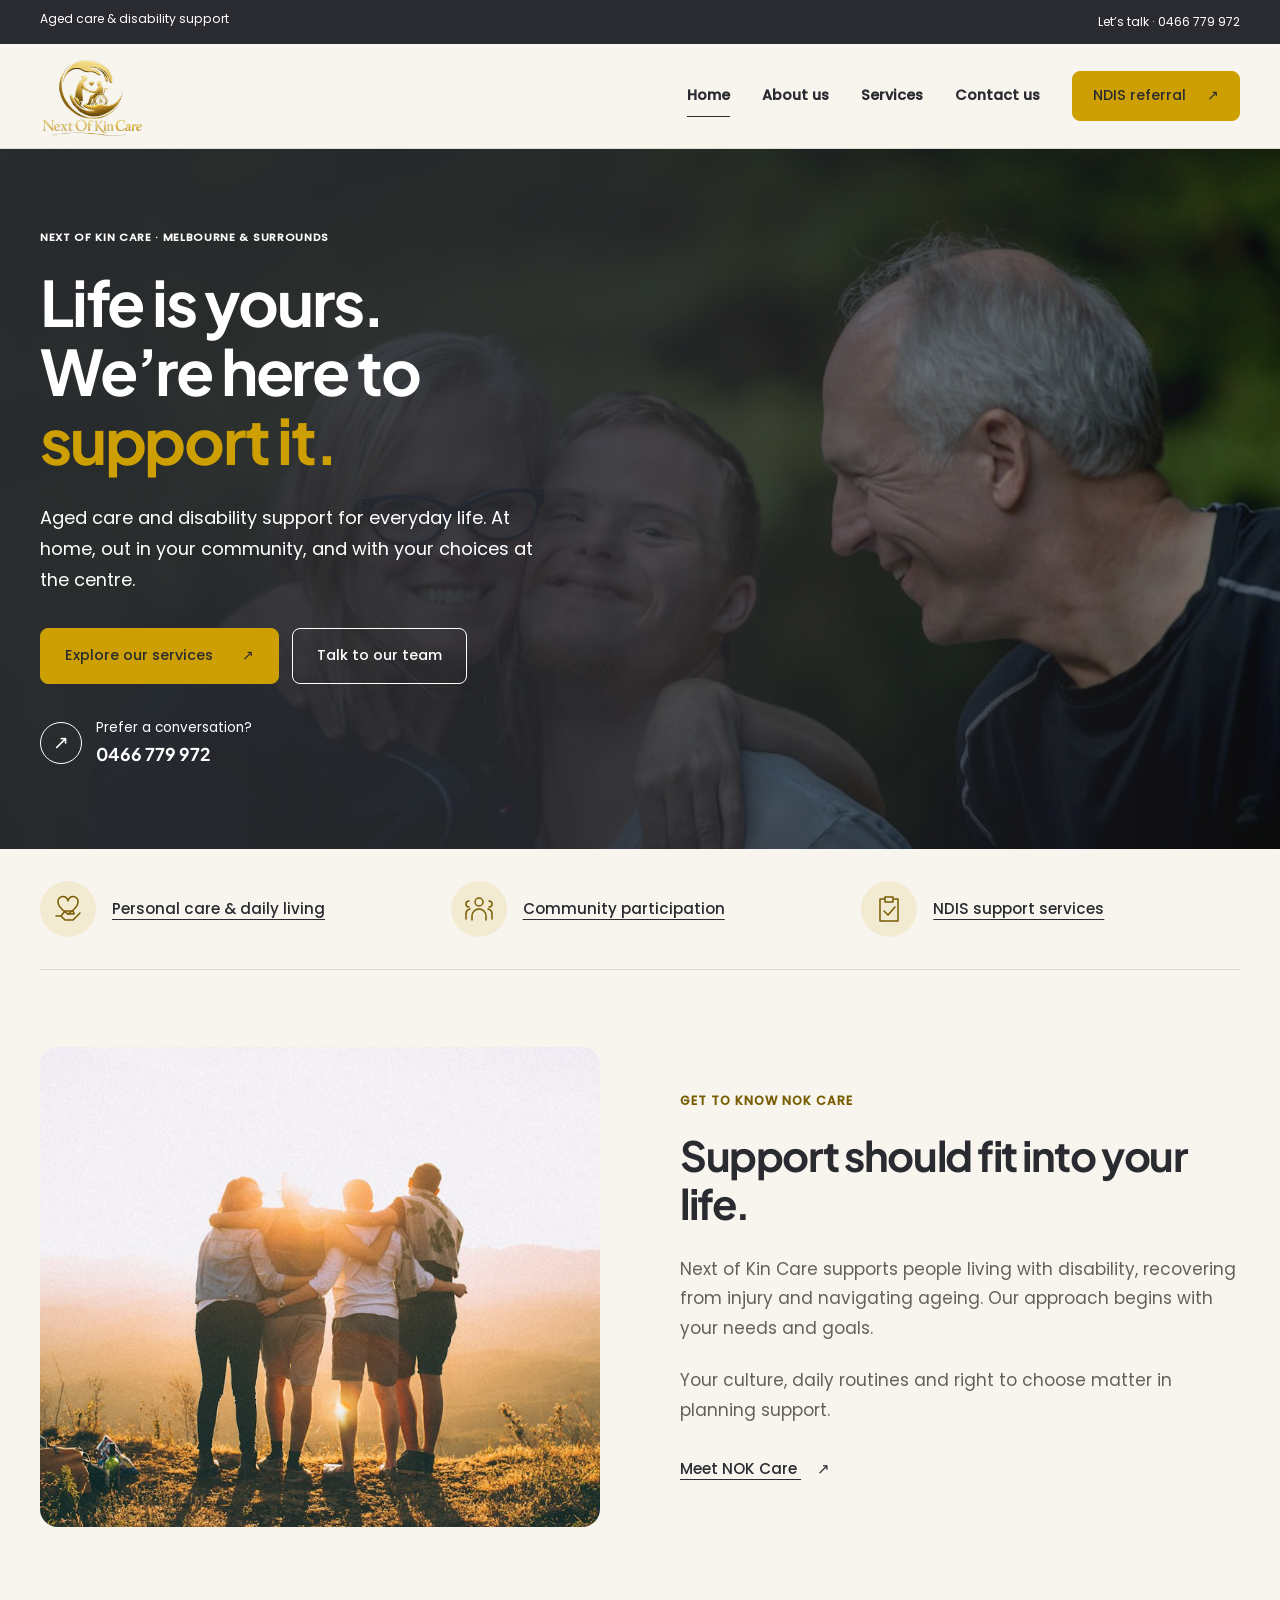
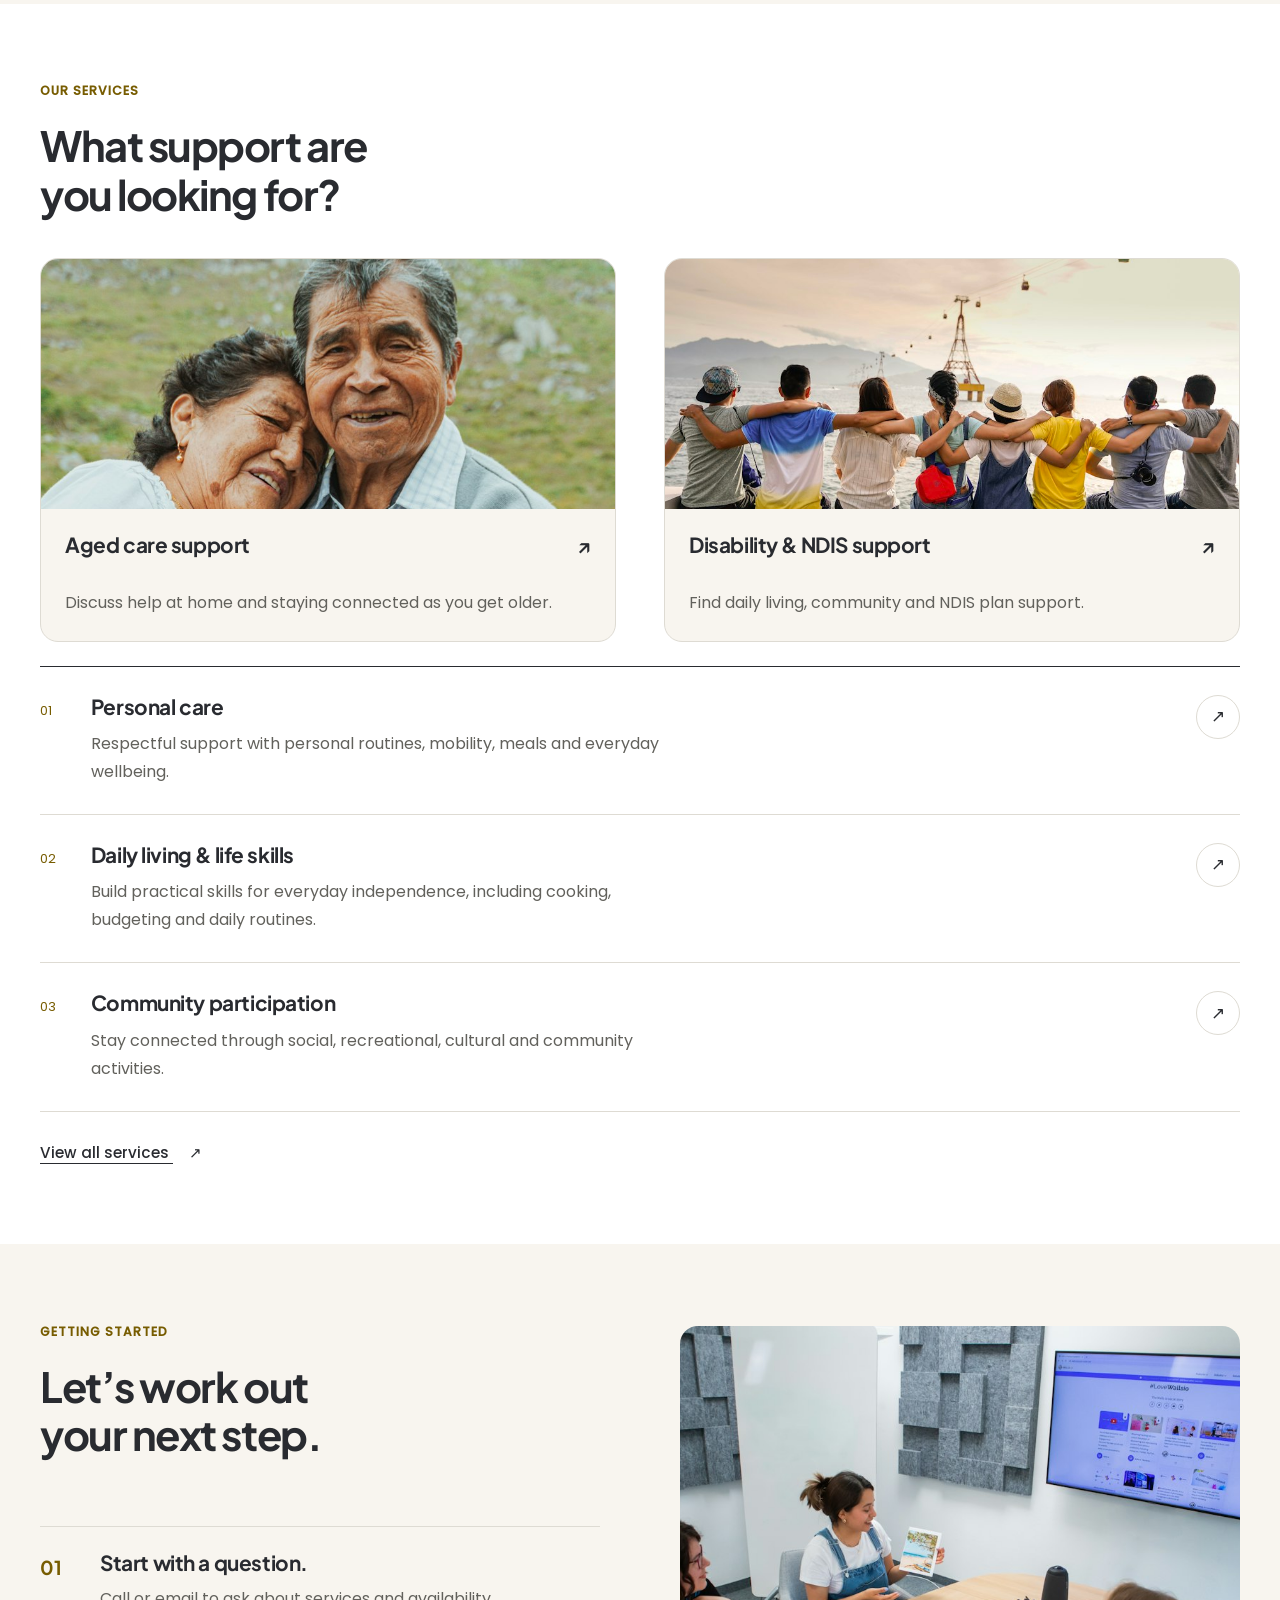
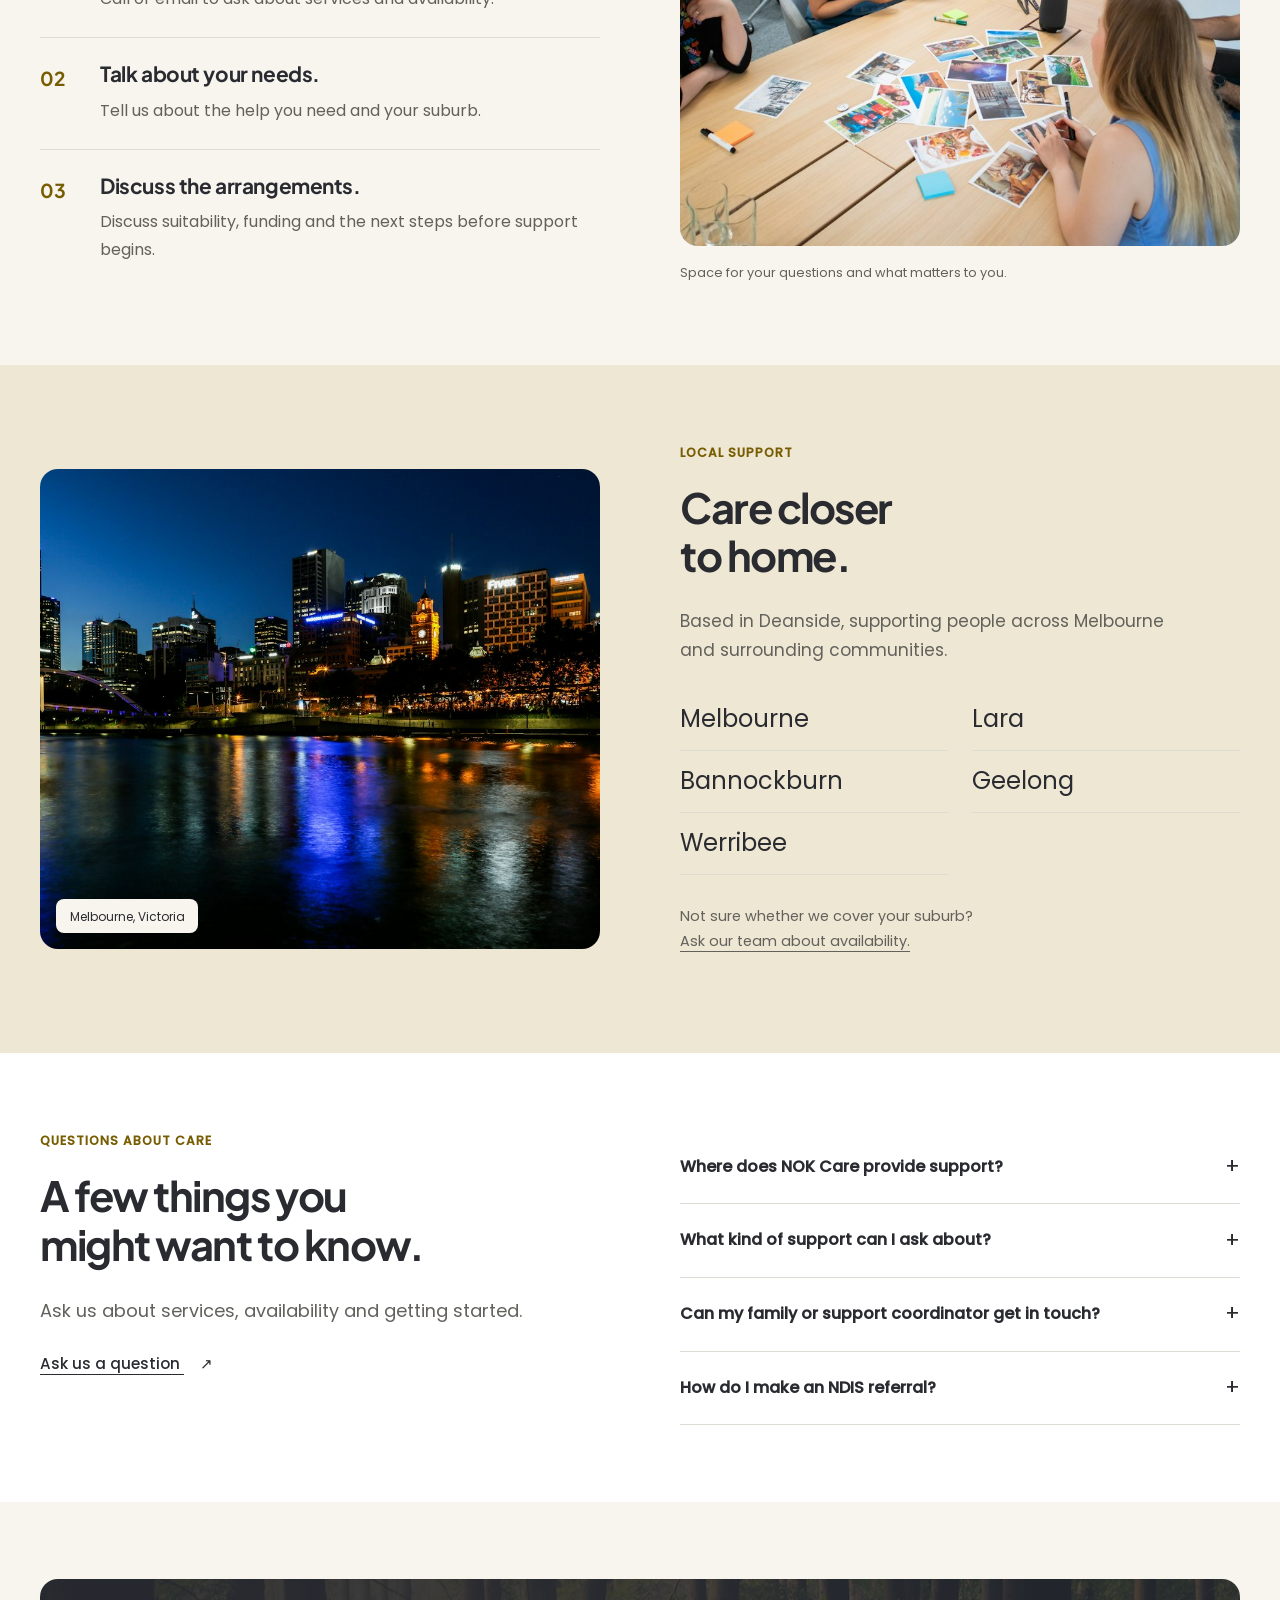
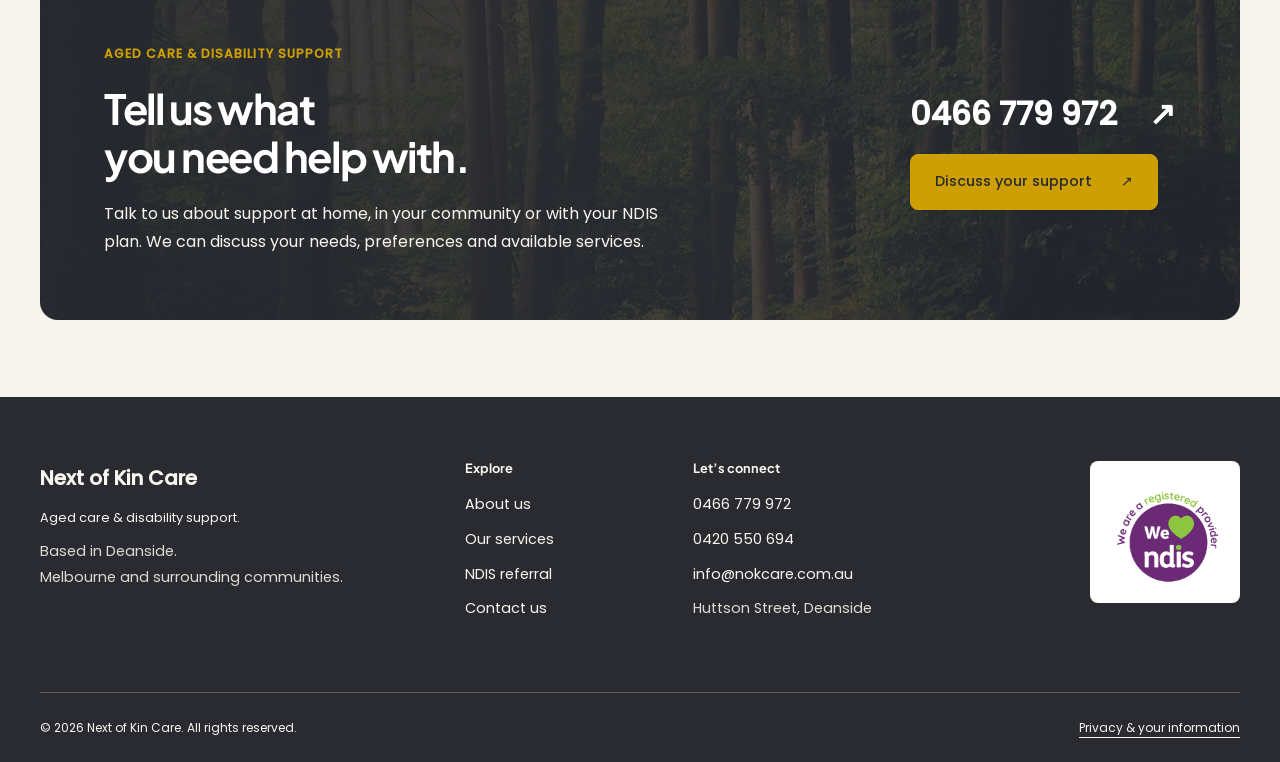
==== commit 5a04c11c: "Add sticky compact header, back-to-top control and footer NDIS badge" ====
--- a/index.html
+++ b/index.html
@@ -6,4 +6,6 @@
 <section class="section home-services"><div class="container"><div class="section-heading"><div><span class="eyebrow">Our services</span><h2>What support are<br>you looking for?</h2></div></div><div class="support-pathways"><article class="support-pathway"><img class="pathway-photo pathway-photo-aged" src="assets/images/aged-care-companionship.jpg" alt="An older couple sharing a hug outdoors" width="900" height="1350" loading="lazy"><h3><a href="services.html#aged-care">Aged care support <span aria-hidden="true">↗</span></a></h3><p>Discuss help at home and staying connected as you get older.</p></article><article class="support-pathway"><img class="pathway-photo" src="assets/images/community-connections.jpg" alt="Friends spending time together outdoors" width="900" height="506" loading="lazy"><h3><a href="services.html#disability-support">Disability & NDIS support <span aria-hidden="true">↗</span></a></h3><p>Find daily living, community and NDIS plan support.</p></article></div><div class="service-grid"><article class="service-card" id="personal-care"><span class="number" aria-hidden="true">01</span><a class="service-card-link" href="services.html#personal-care" aria-label="Read about this service: Personal care"><div class="service-copy"><h3>Personal care</h3><p>Respectful support with personal routines, mobility, meals and everyday wellbeing.</p></div><span class="service-card-action"><span class="service-link-label">Read about this service</span><span class="service-arrow" aria-hidden="true">↗</span></span></a></article><article class="service-card" id="daily-living"><span class="number" aria-hidden="true">02</span><a class="service-card-link" href="services.html#daily-living" aria-label="Read about this service: Daily living &amp; life skills"><div class="service-copy"><h3>Daily living &amp; life skills</h3><p>Build practical skills for everyday independence, including cooking, budgeting and daily routines.</p></div><span class="service-card-action"><span class="service-link-label">Read about this service</span><span class="service-arrow" aria-hidden="true">↗</span></span></a></article><article class="service-card" id="community"><span class="number" aria-hidden="true">03</span><a class="service-card-link" href="services.html#community" aria-label="Read about this service: Community participation"><div class="service-copy"><h3>Community participation</h3><p>Stay connected through social, recreational, cultural and community activities.</p></div><span class="service-card-action"><span class="service-link-label">Read about this service</span><span class="service-arrow" aria-hidden="true">↗</span></span></a></article></div><a class="text-link services-more" href="services.html">View all services <span aria-hidden="true">↗</span></a></div></section>
 <section class="section getting-started"><div class="container getting-started-grid"><div class="getting-started-copy"><div class="section-heading"><div><span class="eyebrow">Getting started</span><h2>Let’s work out<br>your next step.</h2></div></div><ol class="steps process-list" role="list"><li class="step"><span class="step-number" aria-hidden="true">01</span><h3>Start with a question.</h3><p>Call or email to ask about services and availability.</p></li><li class="step"><span class="step-number" aria-hidden="true">02</span><h3>Talk about your needs.</h3><p>Tell us about the help you need and your suburb.</p></li><li class="step"><span class="step-number" aria-hidden="true">03</span><h3>Discuss the arrangements.</h3><p>Discuss suitability, funding and the next steps before support begins.</p></li></ol></div><figure class="getting-started-visual"><img src="assets/images/planning-together.jpg" alt="A group sharing ideas and talking around a table" width="1100" height="733" loading="lazy"><figcaption>Space for your questions and what matters to you.</figcaption></figure></div></section>
 <section class="section local-section"><div class="container local-feature"><figure class="local-photo"><img src="assets/images/melbourne-river.jpg" alt="Melbourne skyline and lights reflected in the Yarra River" width="1200" height="800" loading="lazy"><figcaption>Melbourne, Victoria</figcaption></figure><div><span class="eyebrow">Local support</span><h2>Care closer<br>to home.</h2><p>Based in Deanside, supporting people across Melbourne and surrounding communities.</p><div class="local-areas"><div class="pills"><span class="pill">Melbourne</span><span class="pill">Lara</span><span class="pill">Bannockburn</span><span class="pill">Geelong</span><span class="pill">Werribee</span></div><p>Not sure whether we cover your suburb?<br><a href="contact.html">Ask our team about availability.</a></p></div></div></div></section>
-<section class="section white"><div class="container split"><div><span class="eyebrow">Questions about care</span><h2>A few things you<br>might want to know.</h2><p class="lead">Ask us about services, availability and getting started.</p><a class="text-link" href="contact.html">Ask us a question <span aria-hidden="true">↗</span></a></div><div class="faq"><details><summary>Where does NOK Care provide support?</summary><p>Our listed service areas are Melbourne, Lara, Bannockburn, Geelong and Werribee. Contact us to discuss availability in your suburb.</p></details><details><summary>What kind of support can I ask about?</summary><p>Explore daily living, personal activities, household help, transport, community participation and NDIS services on our services page. Our team can discuss your individual needs and current availability.</p></details><details><summary>Can my family or support coordinator get in touch?</summary><p>You, a family member or a support coordinator can contact NOK Care to discuss the next steps. Please call before sharing any personal referral documents.</p></details><details><summary>How do I make an NDIS referral?</summary><p>Visit our referral page and call the team to discuss a secure way to proceed. Online referral collection is not yet available on this website.</p></details></div></div></section><section class="section section-standard"><div class="container cta cta-detailed"><div><span class="eyebrow">Aged care & disability support</span><h2>Tell us what<br>you need help with.</h2><p>Talk to us about support at home, in your community or with your NDIS plan. We can discuss your needs, preferences and available services.</p></div><div><a class="cta-phone" href="tel:0466779972">0466 779 972 <span aria-hidden="true">↗</span></a><a class="button" href="contact.html">Discuss your support <span aria-hidden="true">↗</span></a></div></div></section></main><footer class="site-footer"><div class="container footer-grid"><div><a class="footer-brand" href="index.html">Next of Kin Care<span>Aged care & disability support.</span></a><p>Based in Deanside.<br>Melbourne and surrounding communities.</p></div><div><h2>Explore</h2><a href="about.html">About us</a><a href="services.html">Our services</a><a href="referral.html">NDIS referral</a><a href="contact.html">Contact us</a></div><div><h2>Let’s connect</h2><a href="tel:0466779972">0466 779 972</a><a href="tel:0420550694">0420 550 694</a><a href="mailto:info@nokcare.com.au">info@nokcare.com.au</a><p>Huttson Street, Deanside</p></div></div><div class="container footer-bottom"><span>© 2026 Next of Kin Care. All rights reserved.</span><a href="contact.html#privacy">Privacy & your information</a></div></footer></body></html>
+<section class="section white"><div class="container split"><div><span class="eyebrow">Questions about care</span><h2>A few things you<br>might want to know.</h2><p class="lead">Ask us about services, availability and getting started.</p><a class="text-link" href="contact.html">Ask us a question <span aria-hidden="true">↗</span></a></div><div class="faq"><details><summary>Where does NOK Care provide support?</summary><p>Our listed service areas are Melbourne, Lara, Bannockburn, Geelong and Werribee. Contact us to discuss availability in your suburb.</p></details><details><summary>What kind of support can I ask about?</summary><p>Explore daily living, personal activities, household help, transport, community participation and NDIS services on our services page. Our team can discuss your individual needs and current availability.</p></details><details><summary>Can my family or support coordinator get in touch?</summary><p>You, a family member or a support coordinator can contact NOK Care to discuss the next steps. Please call before sharing any personal referral documents.</p></details><details><summary>How do I make an NDIS referral?</summary><p>Visit our referral page and call the team to discuss a secure way to proceed. Online referral collection is not yet available on this website.</p></details></div></div></section><section class="section section-standard"><div class="container cta cta-detailed"><div><span class="eyebrow">Aged care & disability support</span><h2>Tell us what<br>you need help with.</h2><p>Talk to us about support at home, in your community or with your NDIS plan. We can discuss your needs, preferences and available services.</p></div><div><a class="cta-phone" href="tel:0466779972">0466 779 972 <span aria-hidden="true">↗</span></a><a class="button" href="contact.html">Discuss your support <span aria-hidden="true">↗</span></a></div></div></section></main><footer class="site-footer"><div class="container footer-grid"><div><a class="footer-brand" href="index.html">Next of Kin Care<span>Aged care & disability support.</span></a><p>Based in Deanside.<br>Melbourne and surrounding communities.</p></div><div><h2>Explore</h2><a href="about.html">About us</a><a href="services.html">Our services</a><a href="referral.html">NDIS referral</a><a href="contact.html">Contact us</a></div><div><h2>Let’s connect</h2><a href="tel:0466779972">0466 779 972</a><a href="tel:0420550694">0420 550 694</a><a href="mailto:info@nokcare.com.au">info@nokcare.com.au</a><p>Huttson Street, Deanside</p></div><div class="footer-ndis"><img src="assets/images/ndis-provider-logo.png" alt="We are a registered provider. We love NDIS." width="768" height="716" loading="lazy"></div></div><div class="container footer-bottom"><span>© 2026 Next of Kin Care. All rights reserved.</span><a href="contact.html#privacy">Privacy & your information</a></div></footer>
+
+<button class="back-to-top" type="button" aria-label="Back to top" hidden><span aria-hidden="true">↑</span></button></body></html>
--- a/css/global.css
+++ b/css/global.css
@@ -1,5 +1,5 @@
 * { box-sizing: border-box; }
-html { scroll-behavior: smooth; scroll-padding-top: 2rem; }
+html { scroll-behavior: smooth; scroll-padding-top: var(--header-offset, 165px); }
 body { margin: 0; background: var(--warm); color: var(--ink); font-family: var(--font); font-size: 17px; line-height: 1.75; }
 img { display: block; max-width: 100%; object-fit: cover; }
 a { color: inherit; text-underline-offset: 5px; }
--- a/css/components.css
+++ b/css/components.css
@@ -106,3 +106,16 @@
 .form-panel input:user-invalid, .form-panel textarea:user-invalid { border-color: var(--error); }
 .form-status { margin: 1.5rem 0 0; padding: 1rem; background: var(--pale); border-left: 3px solid var(--gold); font-size: 1rem; }
 .form-status:empty { display: none; }
+
+/* Shared scroll controls. Sticky positioning also works without JavaScript. */
+.site-header { position: sticky; top: 0; z-index: 30; background: var(--warm); max-height: 100dvh; overflow-y: auto; }
+.header-inner { transition: min-height var(--motion-fast) var(--ease), padding var(--motion-fast) var(--ease); }
+.brand img { transition: width var(--motion-fast) var(--ease); }
+.site-header.is-compact { box-shadow: var(--shadow); }
+.site-header.is-compact .header-inner { min-height: 76px; }
+.site-header.is-compact .brand img { width: 76px; }
+.footer-ndis img { width: 150px; height: auto; padding: .75rem; border-radius: var(--small-radius); background: var(--white); }
+.back-to-top { position: fixed; right: max(1.25rem, env(safe-area-inset-right)); bottom: max(1.25rem, env(safe-area-inset-bottom)); z-index: 35; width: 48px; height: 48px; display: grid; place-items: center; border: 1px solid var(--ink); border-radius: 50%; background: var(--gold); color: var(--ink); font-size: 1.5rem; cursor: pointer; box-shadow: var(--shadow); transition: transform var(--motion-fast) var(--ease), background var(--motion-fast) var(--ease); }
+.back-to-top:hover { transform: translateY(-3px); background: var(--warm); }
+
+.utility a { display: inline-flex; align-items: center; min-height: 28px; }
--- a/css/responsive.css
+++ b/css/responsive.css
@@ -98,3 +98,18 @@
   .page-services .service-group-photo { height: 180px; }
   .page-contact .contact-actions > .button, .page-referral .contact-actions > .button { width: 100%; }
 }
+
+@media (min-width: 700px) and (max-width: 1199px) {
+  .footer-grid { grid-template-columns: 1fr 1fr; }
+}
+@media (min-width: 1200px) {
+  .footer-grid { grid-template-columns: 1.6fr .8fr 1.4fr .7fr; }
+  .footer-ndis { justify-self: end; }
+}
+@media (max-width: 999px) {
+  .site-header.is-compact .header-inner { min-height: 72px; padding-block: .45rem; }
+  .site-header.is-compact .brand img { width: 72px; }
+}
+@media (prefers-reduced-motion: reduce) {
+  .back-to-top:hover { transform: none; }
+}
